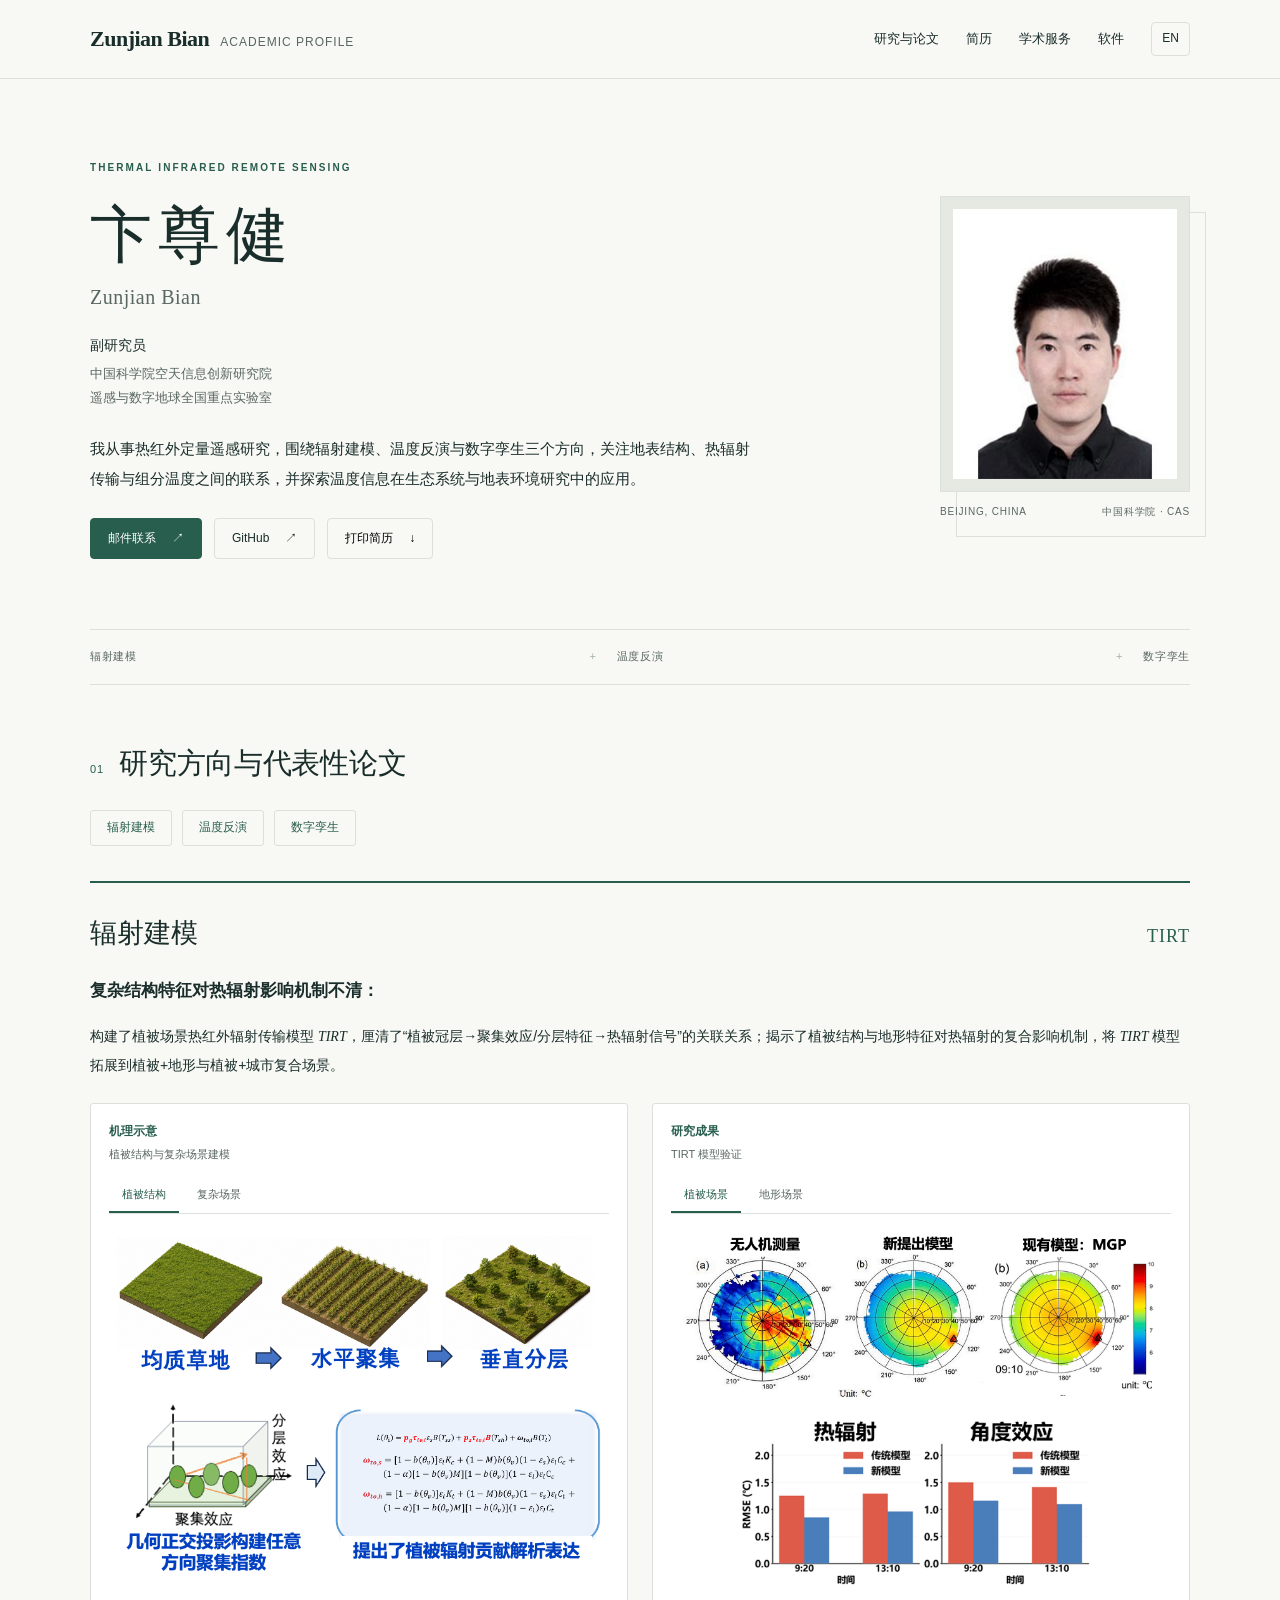
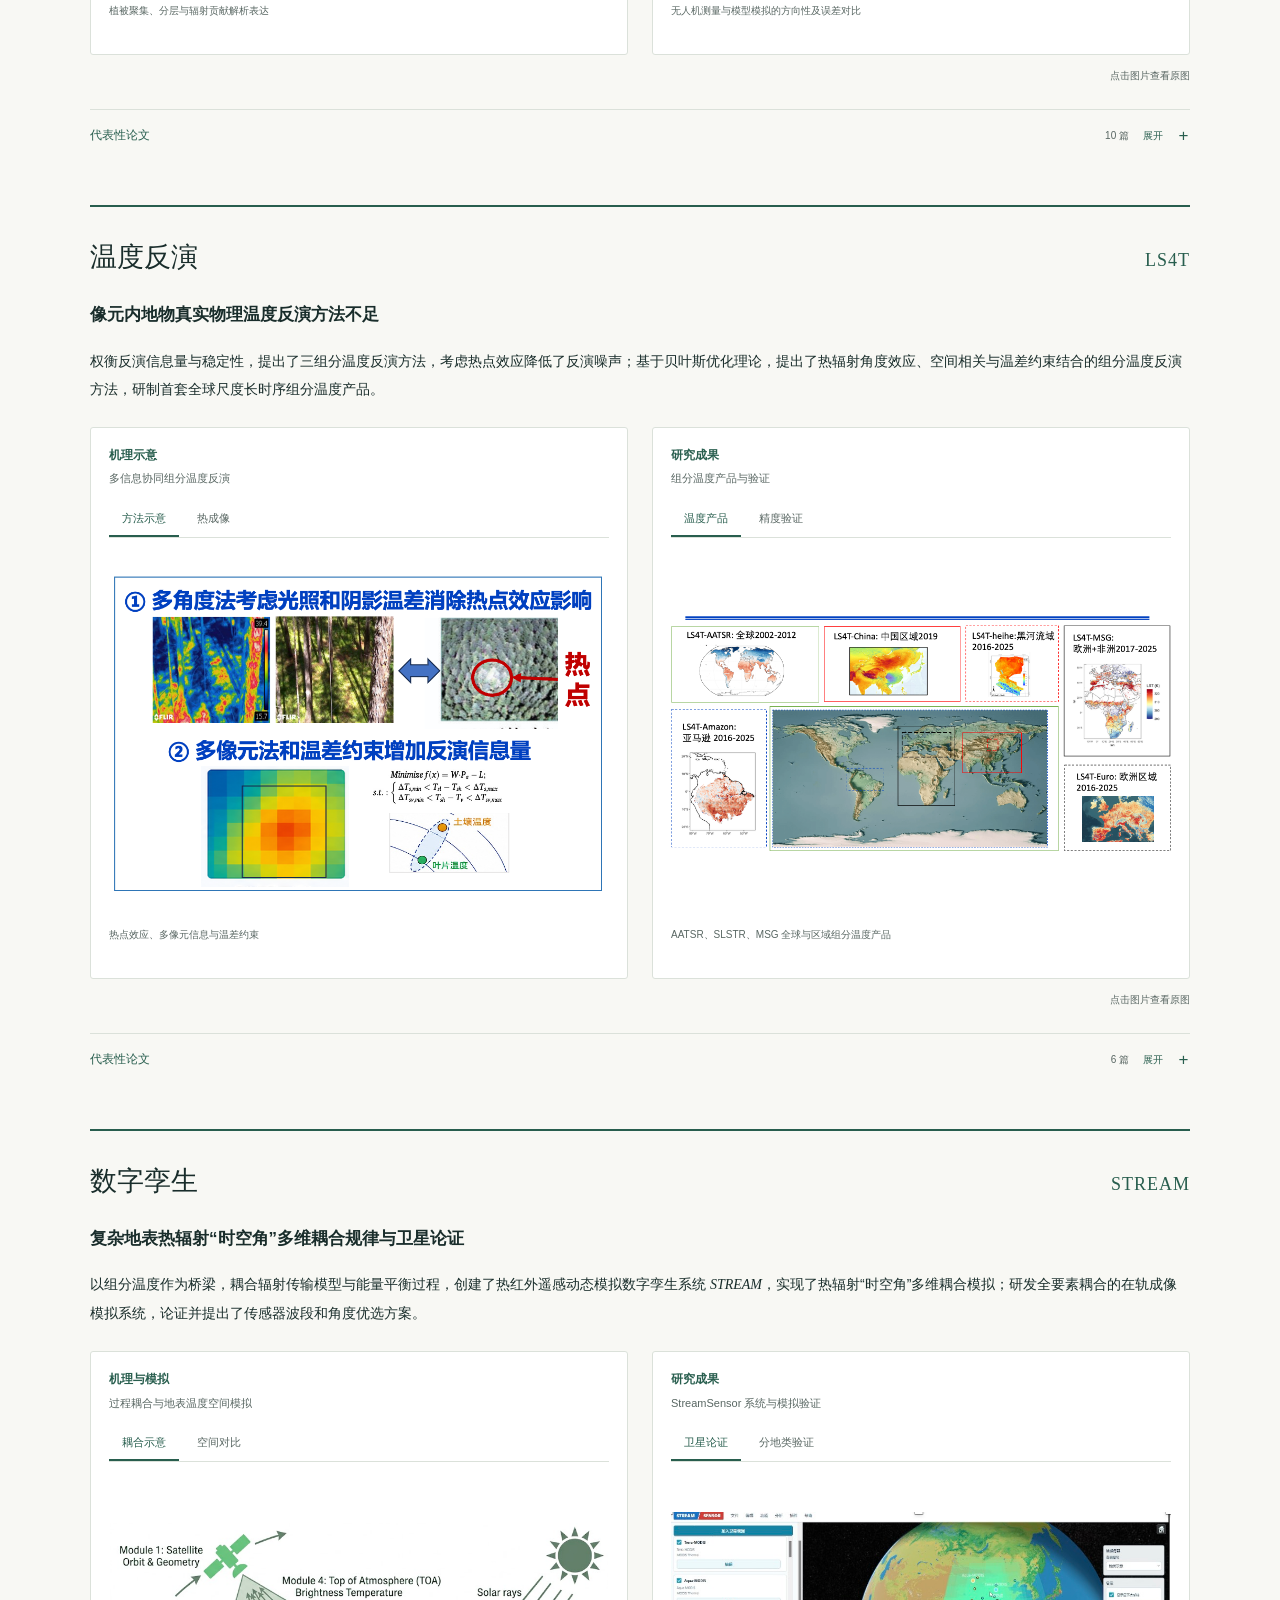
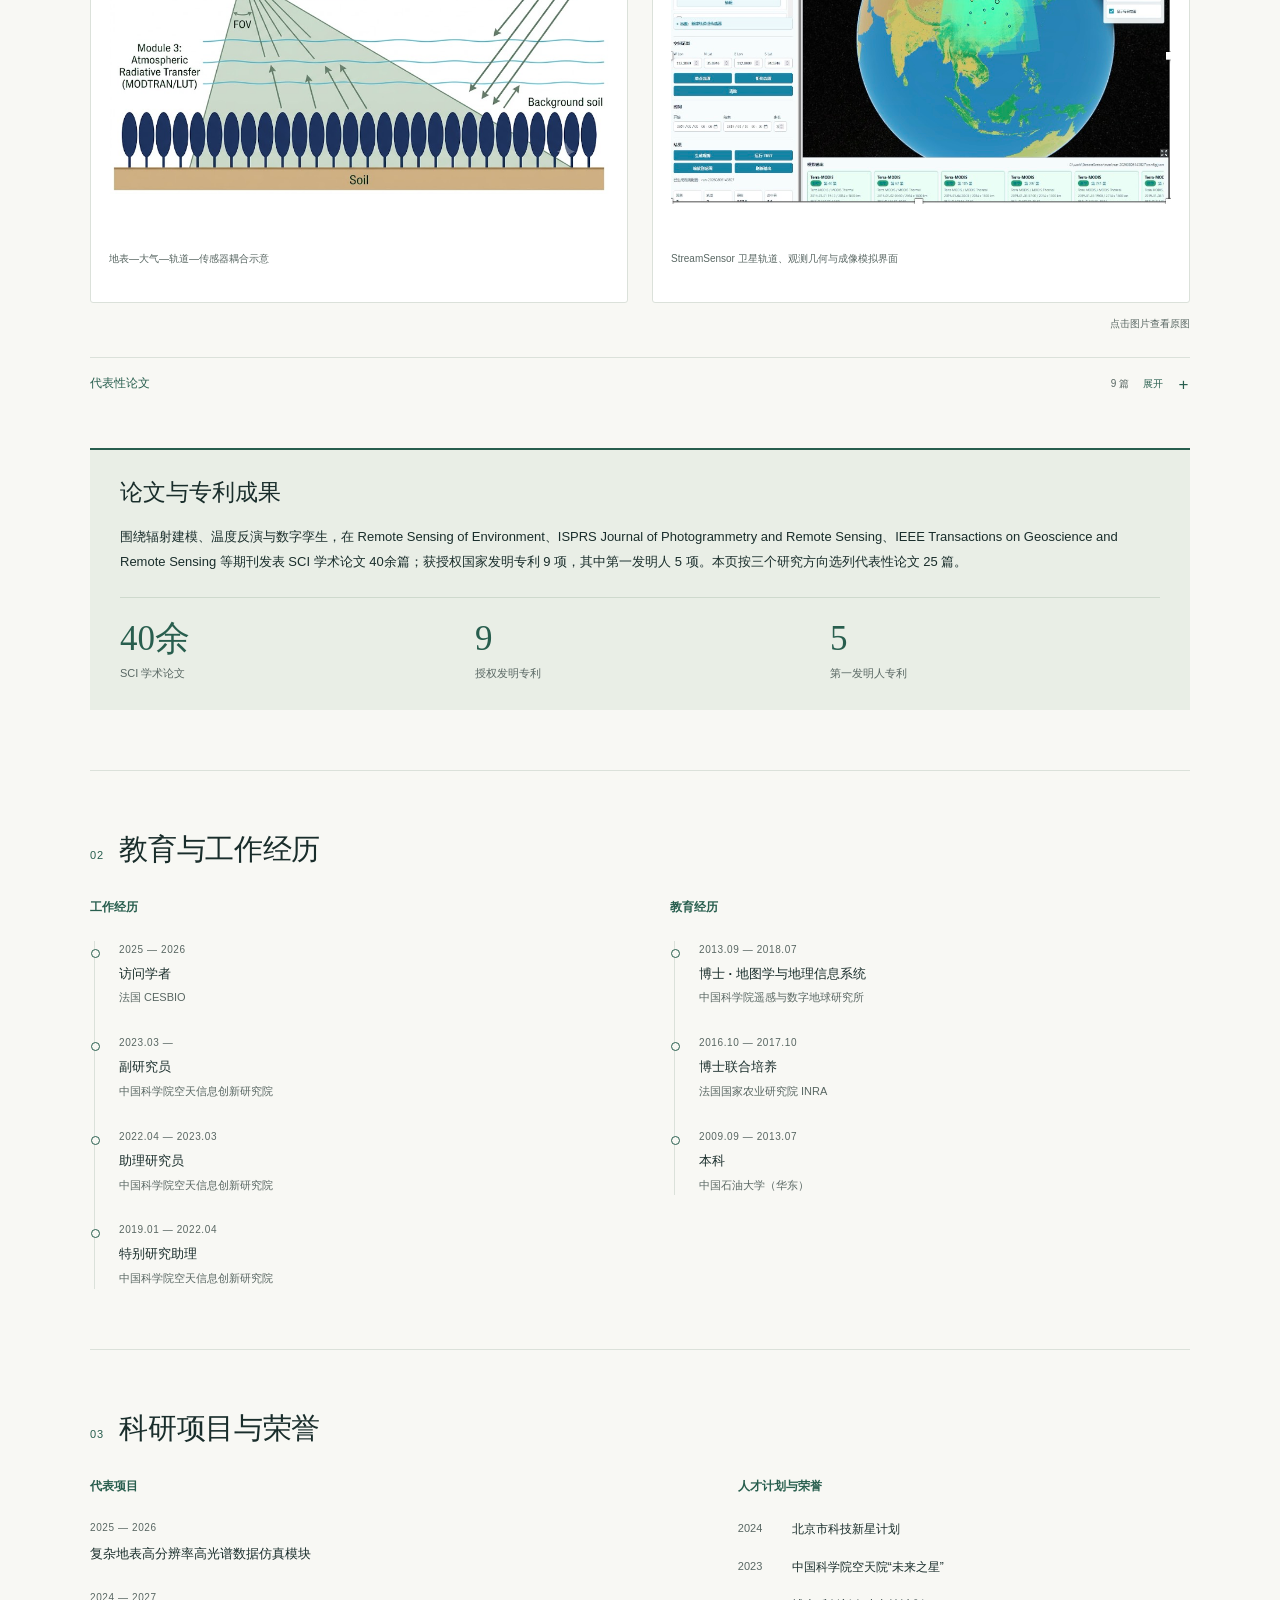
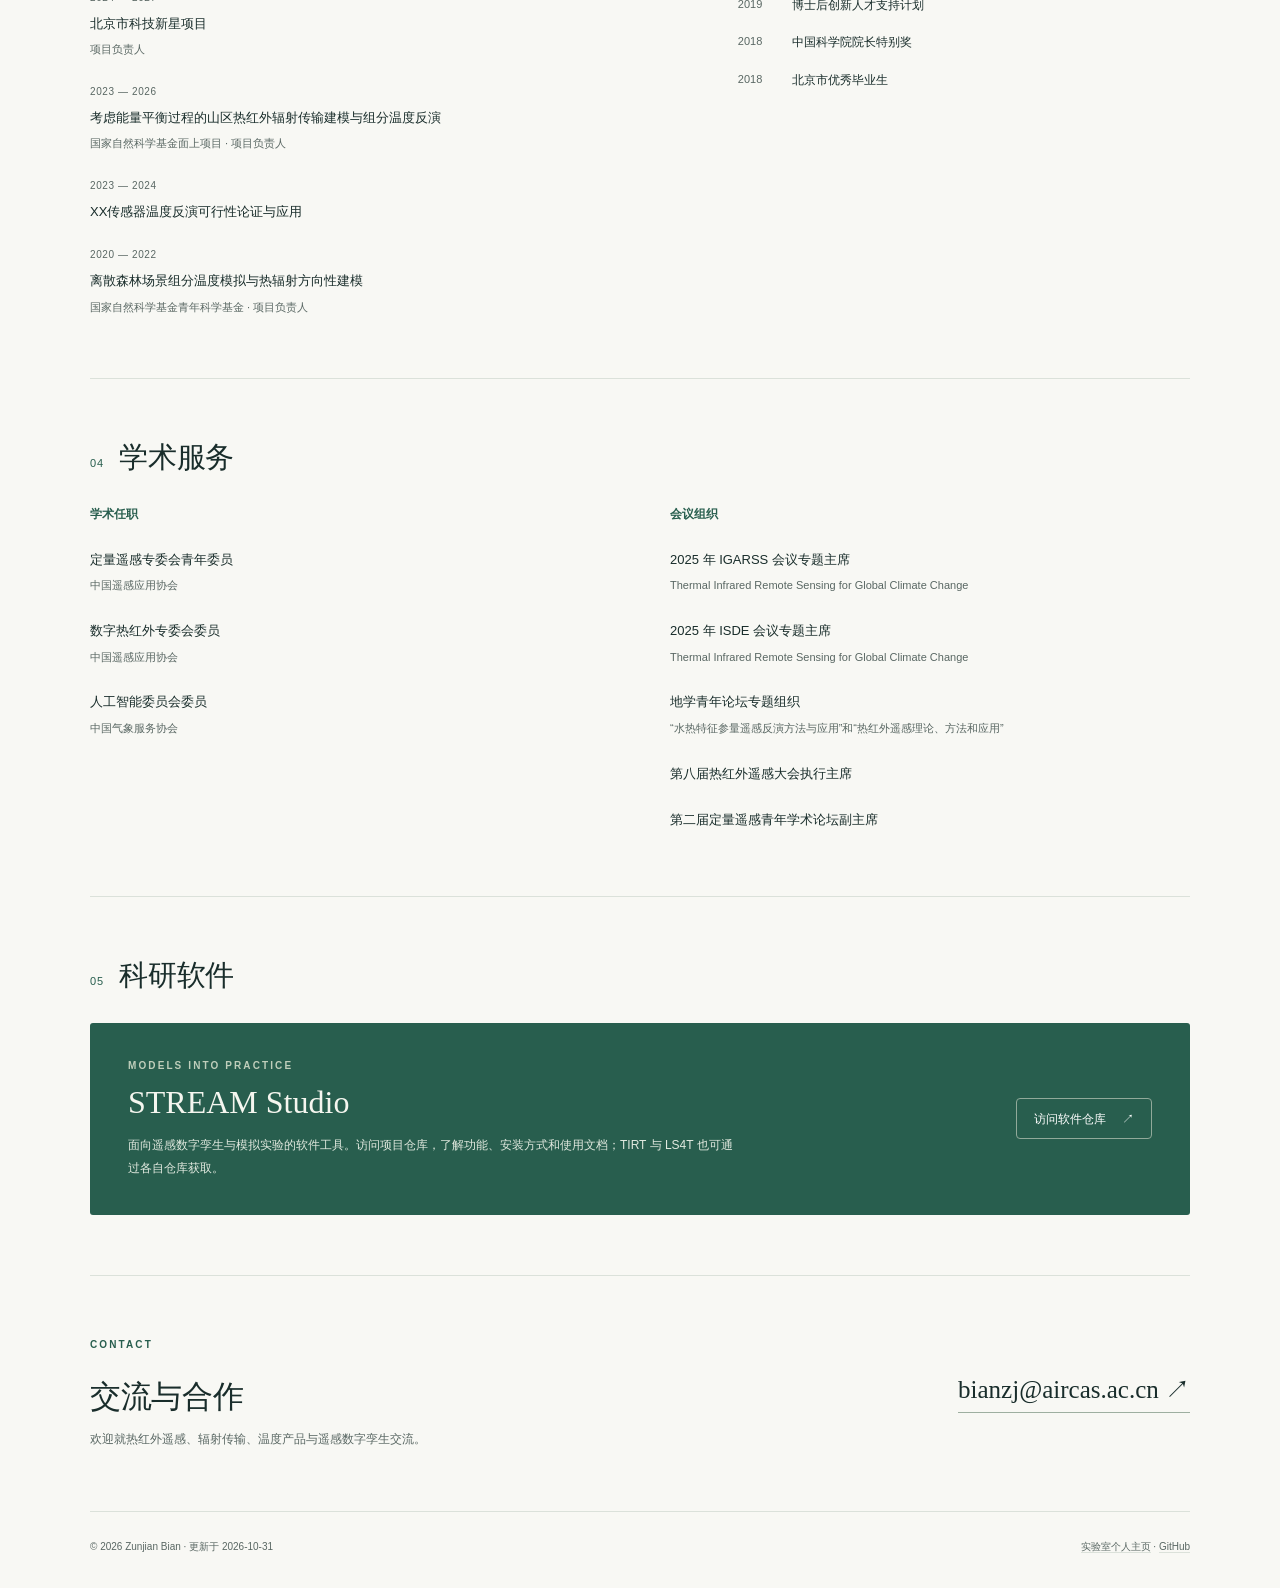
==== index.html @ 4b78025f "Rebalance research image layout and move spatial comparison to the left" ====
<!doctype html>
<html lang="zh-CN">
<head>
<meta charset="utf-8">
<meta name="viewport" content="width=device-width, initial-scale=1">
<meta name="description" content="卞尊健 Zunjian Bian，中国科学院空天信息创新研究院副研究员。研究方向：辐射建模、温度反演与数字孪生。TIRT · LS4T · STREAM Studio.">
<meta name="theme-color" content="#285e4e">
<meta property="og:type" content="profile">
<meta property="og:title" content="卞尊健 Zunjian Bian | 热红外遥感">
<meta property="og:description" content="Radiative transfer modeling · Temperature retrieval · Digital twins">
<meta property="og:url" content="https://bianzj.github.io/">
<link rel="canonical" href="https://bianzj.github.io/">
<link rel="icon" type="image/svg+xml" href="assets/favicon.svg">
<link rel="stylesheet" href="assets/site.css">
<script defer src="assets/site.js"></script>
<title>卞尊健 | 热红外遥感</title>
</head>
<body>
<a class="skip" href="#main"><span class="zh">跳到正文</span><span class="en" lang="en">Skip to content</span></a>
<header class="header"><div class="wrap nav">
<a class="brand" href="#main">Zunjian Bian<span>ACADEMIC PROFILE</span></a>
<nav class="nav-links" aria-label="Main navigation">
<a href="#research"><span class="zh">研究与论文</span><span class="en" lang="en">Research</span></a>
<a href="#cv"><span class="zh">简历</span><span class="en" lang="en">CV</span></a>
<a class="desktop-link" href="#service"><span class="zh">学术服务</span><span class="en" lang="en">Service</span></a>
<a class="desktop-link" href="#software"><span class="zh">软件</span><span class="en" lang="en">Software</span></a>
<button type="button" class="language" id="language-toggle" aria-label="Switch to English">EN</button>
</nav></div></header>
<main id="main" class="wrap">
<section class="hero" aria-labelledby="name">
<div class="hero-copy">
<span class="eyebrow">THERMAL INFRARED REMOTE SENSING</span>
<h1 id="name"><span class="zh">卞尊健</span><span class="en" lang="en">Zunjian Bian</span></h1>
<div class="roman"><span class="zh">Zunjian Bian</span><span class="en" lang="en">卞尊健</span></div>
<div class="role"><span class="zh">副研究员</span><span class="en" lang="en">Associate Professor</span></div>
<div class="affiliation"><span class="zh">中国科学院空天信息创新研究院</span><span class="en" lang="en">Aerospace Information Research Institute, Chinese Academy of Sciences</span><br><span class="zh">遥感与数字地球全国重点实验室</span><span class="en" lang="en">State Key Laboratory of Remote Sensing and Digital Earth</span></div>
<p class="intro"><span class="zh">我从事热红外定量遥感研究，围绕辐射建模、温度反演与数字孪生三个方向，关注地表结构、热辐射传输与组分温度之间的联系，并探索温度信息在生态系统与地表环境研究中的应用。</span><span class="en" lang="en">I study thermal infrared remote sensing in three areas: radiative transfer modeling, temperature retrieval, and digital twins. My research focuses on the relationships between surface structure, radiative transfer, and component temperatures, and explores applications of temperature information to ecosystems and the land surface environment.</span></p>
<div class="actions">
<a class="button primary" href="mailto:bianzj@aircas.ac.cn"><span class="zh">邮件联系</span><span class="en" lang="en">Get in touch</span><span aria-hidden="true">↗</span></a>
<a class="button" href="https://github.com/bianzj">GitHub<span aria-hidden="true">↗</span></a>
<button class="button" type="button" id="print-cv"><span class="zh">打印简历</span><span class="en" lang="en">Print CV</span><span aria-hidden="true">↓</span></button>
</div>
<p class="print-only">bianzj@aircas.ac.cn · https://bianzj.github.io/ · https://github.com/bianzj</p>
</div>
<figure class="portrait"><div class="portrait-frame"><img src="assets/portrait.jpg" alt="卞尊健 Zunjian Bian" width="420" height="540" fetchpriority="high"></div><figcaption><span>BEIJING, CHINA</span><span>中国科学院 · CAS</span></figcaption></figure>
</section>
<div class="topic-line" aria-label="Research interests"><span><span class="zh">辐射建模</span><span class="en" lang="en">RADIATIVE TRANSFER MODELING</span></span><span><span class="zh">温度反演</span><span class="en" lang="en">TEMPERATURE RETRIEVAL</span></span><span><span class="zh">数字孪生</span><span class="en" lang="en">DIGITAL TWINS</span></span></div>
<section class="section" id="research">
<span id="publications"></span>
<div class="section-head"><div class="section-label"><span class="section-no">01</span><h2><span class="zh">研究方向与代表性论文</span><span class="en" lang="en">Research &amp; selected publications</span></h2></div></div>
<nav class="research-nav" aria-label="Research areas"><a href="#research-modeling"><span class="zh">辐射建模</span><span class="en" lang="en">Radiative transfer modeling</span></a><a href="#research-retrieval"><span class="zh">温度反演</span><span class="en" lang="en">Temperature retrieval</span></a><a href="#research-twins"><span class="zh">数字孪生</span><span class="en" lang="en">Digital twins</span></a></nav>
<section class="research-group" id="research-modeling" aria-labelledby="title-modeling">
<div class="research-group-heading"><h3 id="title-modeling"><span class="zh">辐射建模</span><span class="en" lang="en">Radiative transfer modeling</span></h3><a class="method-name" href="https://github.com/bianzj/tirt">TIRT</a></div>
<p class="research-question"><strong><span class="zh">复杂结构特征对热辐射影响机制不清：</span><span class="en" lang="en">The mechanisms by which complex surface structures affect thermal radiation remain unclear:</span></strong></p>
<div class="research-overview"><p class="research-summary"><span class="zh">构建了植被场景热红外辐射传输模型 <em>TIRT</em>，厘清了“植被冠层→聚集效应/分层特征→热辐射信号”的关联关系；揭示了植被结构与地形特征对热辐射的复合影响机制，将 <em>TIRT</em> 模型拓展到植被+地形与植被+城市复合场景。</span><span class="en" lang="en">Developed <em>TIRT</em>, a thermal infrared radiative transfer model for vegetation scenes, and clarified the links among vegetation canopies, clumping effects and stratification, and thermal radiation signals. Revealed the combined effects of vegetation structure and terrain on thermal radiation, and extended <em>TIRT</em> to coupled vegetation–terrain and vegetation–urban scenes.</span></p></div>
<div class="research-visuals"><figure class="research-visual schematic"><figcaption><span class="zh">机理示意</span><span class="en" lang="en">Method schematic</span><span><span class="zh">植被结构与复杂场景建模</span><span class="en" lang="en">Modeling vegetation structure and complex scenes</span></span></figcaption><div class="visual-image"><div class="result-gallery" data-gallery><div class="result-tabs" role="tablist" aria-label="Radiative transfer modeling methods"><button type="button" role="tab" id="tab-modeling-method-vegetation" aria-controls="result-modeling-method-vegetation" aria-selected="true" tabindex="0"><span class="zh">植被结构</span><span class="en" lang="en">Vegetation</span></button><button type="button" role="tab" id="tab-modeling-method-terrain" aria-controls="result-modeling-method-terrain" aria-selected="false" tabindex="-1"><span class="zh">复杂场景</span><span class="en" lang="en">Complex scenes</span></button></div><div class="result-panel" id="result-modeling-method-vegetation" role="tabpanel" aria-labelledby="tab-modeling-method-vegetation"><a class="research-image-link" href="assets/research/modeling-vegetation-schematic.png" target="_blank" rel="noopener" aria-label="Vegetation clumping, stratification and analytical radiation contributions"><img src="assets/research/modeling-vegetation-schematic.png" alt="植被聚集、分层与辐射贡献解析表达 / Vegetation clumping, stratification and analytical radiation contributions" width="802" height="560" loading="lazy"></a><p class="image-caption"><span class="zh">植被聚集、分层与辐射贡献解析表达</span><span class="en" lang="en">Vegetation clumping, stratification and analytical radiation contributions</span></p></div><div class="result-panel" id="result-modeling-method-terrain" role="tabpanel" aria-labelledby="tab-modeling-method-terrain"><a class="research-image-link" href="assets/research/modeling-schematic.png" target="_blank" rel="noopener" aria-label="Scale decomposition of terrain and forest in complex scenes"><img src="assets/research/modeling-schematic.png" alt="复杂场景的地形与森林尺度嵌套分解 / Scale decomposition of terrain and forest in complex scenes" width="810" height="594" loading="lazy"></a><p class="image-caption"><span class="zh">复杂场景的地形与森林尺度嵌套分解</span><span class="en" lang="en">Scale decomposition of terrain and forest in complex scenes</span></p></div></div></div></figure><figure class="research-visual result"><figcaption><span class="zh">研究成果</span><span class="en" lang="en">Research results</span><span><span class="zh">TIRT 模型验证</span><span class="en" lang="en">TIRT model evaluation</span></span></figcaption><div class="visual-image"><div class="result-gallery" data-gallery>
<div class="result-tabs" role="tablist" aria-label="Model evaluation">
<button type="button" role="tab" id="tab-vegetation" aria-controls="result-vegetation" aria-selected="true" tabindex="0"><span class="zh">植被场景</span><span class="en" lang="en">Vegetation</span></button>
<button type="button" role="tab" id="tab-terrain" aria-controls="result-terrain" aria-selected="false" tabindex="-1"><span class="zh">地形场景</span><span class="en" lang="en">Terrain</span></button></div>
<div class="result-panel" id="result-vegetation" role="tabpanel" aria-labelledby="tab-vegetation"><a class="research-image-link" href="assets/research/modeling-validation.png" target="_blank" rel="noopener" aria-label="Comparison of UAV measurements, the new model and MGP"><img src="assets/research/modeling-validation.png" alt="无人机测量、新模型与 MGP 模型对比 / Comparison of UAV measurements, the new model and MGP" width="758" height="568" loading="lazy"></a><p class="image-caption"><span class="zh">无人机测量与模型模拟的方向性及误差对比</span><span class="en" lang="en">Directional patterns and errors: UAV measurements and model simulations</span></p></div>
<div class="result-panel" id="result-terrain" role="tabpanel" aria-labelledby="tab-terrain">
<a class="research-image-link" href="assets/research/modeling-terrain-validation.png" target="_blank" rel="noopener" aria-label="Model errors over valley, ridge and peak scenes"><img src="assets/research/modeling-terrain-validation.png" alt="山谷、山脊和山峰场景的模型误差对比 / Model errors over valley, ridge and peak scenes" width="688" height="474" loading="lazy"></a>
<p class="image-caption"><span class="zh">山谷、山脊、山峰场景的方向温度模拟误差对比</span><span class="en" lang="en">Directional temperature simulation errors over valley, ridge and peak scenes</span></p></div></div></div></figure><p class="image-hint"><span class="zh">点击图片查看原图</span><span class="en" lang="en">Select an image to view the original</span></p></div>
<details class="paper-details"><summary class="group-paper-heading"><span><span class="zh">代表性论文</span><span class="en" lang="en">Selected publications</span></span><span class="paper-fold-meta"><span class="section-note"><span class="zh">10 篇</span><span class="en" lang="en">10 papers</span></span><span class="fold-label fold-closed"><span class="zh">展开</span><span class="en" lang="en">Show</span></span><span class="fold-label fold-open"><span class="zh">收起</span><span class="en" lang="en">Hide</span></span><span class="fold-icon" aria-hidden="true"></span></span></summary>
<div class="group-papers"><article class="pub" data-category="modeling"><div class="pub-year">2025</div><div><h4><a href="https://doi.org/10.1016/j.rse.2025.114887">A line-spread kernel function for angular anisotropy in row-dominated heterogeneous scenarios</a></h4><div class="pub-authors">Lu, Y.; <strong>Bian, Z.</strong>; Pinnepalli, C.; Roujean, J.-L.; Irvine, M.; Sang, X.; Luo, X.; Li, H.; Du, Y.; Cao, B.; Xiao, Q.</div><div class="pub-journal"><em>Remote Sensing of Environment</em> · 328, 114887</div></div><a class="pub-link" href="https://doi.org/10.1016/j.rse.2025.114887" aria-label="DOI: A line-spread kernel function for angular anisotropy in row-dominated heterogeneous scenarios">↗</a></article><article class="pub" data-category="modeling"><div class="pub-year">2025</div><div><h4><a href="https://doi.org/10.1109/TGRS.2025.3530503">Evaluation of Three Modeling Frameworks of Thermal Infrared Radiative Transfer for Directional Anisotropies of Temperatures</a></h4><div class="pub-authors"><strong>Bian, Z.</strong>; Roujean, J. L.; Irvine, M.; Li, H.; Mo, F.; Chen, Y.; Cao, B.; Du, Y.; Xiao, Q.; Liu, Q.</div><div class="pub-journal"><em>IEEE Transactions on Geoscience and Remote Sensing</em> · 63, 5001315</div></div><a class="pub-link" href="https://doi.org/10.1109/TGRS.2025.3530503" aria-label="DOI: Evaluation of Three Modeling Frameworks of Thermal Infrared Radiative Transfer for Directional Anisotropies of Temperatures">↗</a></article><article class="pub" data-category="modeling"><div class="pub-year">2025</div><div><h4><a href="https://doi.org/10.1109/TGRS.2025.3606627">An Analytical Thermal Anisotropy Model Considering Roof Effect and Multiple Scattering in the Urban Canopy Over Sloping Terrain</a></h4><div class="pub-authors">Sang, X.; Luo, X.; <strong>Bian, Z.</strong>; Cao, B.; Zhu, P.; Peng, Y.; Fan, T.</div><div class="pub-journal"><em>IEEE Transactions on Geoscience and Remote Sensing</em> · 63, 5007917</div></div><a class="pub-link" href="https://doi.org/10.1109/TGRS.2025.3606627" aria-label="DOI: An Analytical Thermal Anisotropy Model Considering Roof Effect and Multiple Scattering in the Urban Canopy Over Sloping Terrain">↗</a></article><article class="pub" data-category="modeling"><div class="pub-year">2024</div><div><h4><a href="https://doi.org/10.1016/j.rse.2023.113948">An analytical urban temperature model with building heterogeneity using geometric optical theory</a></h4><div class="pub-authors"><strong>Bian, Z.</strong>; Fan, T.; Roujean, J.-L.; Wang, D.; Irvine, M.; Wu, S.; Cao, B.; Li, H.; Du, Y.; Xiao, Q.; Liu, Q.</div><div class="pub-journal"><em>Remote Sensing of Environment</em> · 301, 113948</div></div><a class="pub-link" href="https://doi.org/10.1016/j.rse.2023.113948" aria-label="DOI: An analytical urban temperature model with building heterogeneity using geometric optical theory">↗</a></article><article class="pub" data-category="modeling"><div class="pub-year">2024</div><div><h4><a href="https://doi.org/10.34133/remotesensing.0226">Modeling the Topographic Effect on Directional Anisotropies of Land Surface Temperature from Thermal Remote Sensing</a></h4><div class="pub-authors">Fan, T.; Wen, J.; Jiao, Z.; <strong>Bian, Z.</strong>; Zhong, S.; Zhu, W.; Cao, B.; Li, H.; Du, Y.; Xiao, Q.; Liu, Q.</div><div class="pub-journal"><em>Journal of Remote Sensing</em> · 4, 0226</div></div><a class="pub-link" href="https://doi.org/10.34133/remotesensing.0226" aria-label="DOI: Modeling the Topographic Effect on Directional Anisotropies of Land Surface Temperature from Thermal Remote Sensing">↗</a></article><article class="pub" data-category="modeling"><div class="pub-year">2022</div><div><h4><a href="https://doi.org/10.1016/j.rse.2021.112749">A TIR forest reflectance and transmittance (FRT) model for directional temperatures with structural and thermal stratification</a></h4><div class="pub-authors"><strong>Bian, Z.</strong>; Wu, S.; Roujean, J.-L.; Cao, B.; Li, H.; Yin, G.; Du, Y.; Xiao, Q.; Liu, Q.</div><div class="pub-journal"><em>Remote Sensing of Environment</em> · 268, 112749</div></div><a class="pub-link" href="https://doi.org/10.1016/j.rse.2021.112749" aria-label="DOI: A TIR forest reflectance and transmittance (FRT) model for directional temperatures with structural and thermal stratification">↗</a></article><article class="pub" data-category="modeling"><div class="pub-year">2021</div><div><h4><a href="https://doi.org/10.1109/TGRS.2020.3011157">The Effects of Tree Trunks on the Directional Emissivity and Brightness Temperatures of a Leaf-Off Forest Using a Geometric Optical Model</a></h4><div class="pub-authors"><strong>Bian, Z.</strong>; Cao, B.; Li, H.; Du, Y.; Fan, W.; Xiao, Q.; Liu, Q.</div><div class="pub-journal"><em>IEEE Transactions on Geoscience and Remote Sensing</em> · 59(6), 5370-5386</div></div><a class="pub-link" href="https://doi.org/10.1109/TGRS.2020.3011157" aria-label="DOI: The Effects of Tree Trunks on the Directional Emissivity and Brightness Temperatures of a Leaf-Off Forest Using a Geometric Optical Model">↗</a></article><article class="pub" data-category="modeling"><div class="pub-year">2021</div><div><h4><a href="https://doi.org/10.1016/j.rse.2020.112150">Modeling the directional anisotropy of fine-scale TIR emissions over tree and crop canopies based on UAV measurements</a></h4><div class="pub-authors"><strong>Bian, Z.</strong>; Roujean, J.-L.; Cao, B.; Du, Y.; Li, H.; Gamet, P.; Fang, J.; Xiao, Q.; Liu, Q.</div><div class="pub-journal"><em>Remote Sensing of Environment</em> · 252, 112150</div></div><a class="pub-link" href="https://doi.org/10.1016/j.rse.2020.112150" aria-label="DOI: Modeling the directional anisotropy of fine-scale TIR emissions over tree and crop canopies based on UAV measurements">↗</a></article><article class="pub" data-category="modeling"><div class="pub-year">2020</div><div><h4><a href="https://doi.org/10.1016/j.isprsjprs.2019.12.004">A semi-empirical approach for modeling the vegetation thermal infrared directional anisotropy of canopies based on using vegetation indices</a></h4><div class="pub-authors"><strong>Bian, Z.</strong>; Roujean, J.-L.; Lagouarde, J.-P.; Cao, B.; Li, H.; Du, Y.; Liu, Q.; Xiao, Q.; Liu, Q.</div><div class="pub-journal"><em>ISPRS Journal of Photogrammetry and Remote Sensing</em> · 160, 136-148</div></div><a class="pub-link" href="https://doi.org/10.1016/j.isprsjprs.2019.12.004" aria-label="DOI: A semi-empirical approach for modeling the vegetation thermal infrared directional anisotropy of canopies based on using vegetation indices">↗</a></article><article class="pub" data-category="modeling"><div class="pub-year">2018</div><div><h4><a href="https://doi.org/10.1016/j.rse.2018.03.010">An analytical four-component directional brightness temperature model for crop and forest canopies</a></h4><div class="pub-authors"><strong>Bian, Z.</strong>; Cao, B.; Li, H.; Du, Y.; Lagouarde, J.-P.; Xiao, Q.; Liu, Q.</div><div class="pub-journal"><em>Remote Sensing of Environment</em> · 209, 731-746</div></div><a class="pub-link" href="https://doi.org/10.1016/j.rse.2018.03.010" aria-label="DOI: An analytical four-component directional brightness temperature model for crop and forest canopies">↗</a></article></div>
</details>
</section><section class="research-group" id="research-retrieval" aria-labelledby="title-retrieval">
<div class="research-group-heading"><h3 id="title-retrieval"><span class="zh">温度反演</span><span class="en" lang="en">Temperature retrieval</span></h3><a class="method-name" href="https://github.com/bianzj/ls4t">LS4T</a></div>
<p class="research-question"><strong><span class="zh">像元内地物真实物理温度反演方法不足</span><span class="en" lang="en">Methods for retrieving the true physical temperatures of surface components within a pixel remain insufficient.</span></strong></p>
<div class="research-overview"><p class="research-summary"><span class="zh">权衡反演信息量与稳定性，提出了三组分温度反演方法，考虑热点效应降低了反演噪声；基于贝叶斯优化理论，提出了热辐射角度效应、空间相关与温差约束结合的组分温度反演方法，研制首套全球尺度长时序组分温度产品。</span><span class="en" lang="en">Balanced retrieval information and stability to develop a three-component temperature retrieval method, incorporating hotspot effects to reduce retrieval noise. Based on Bayesian optimization, developed a component temperature retrieval method that combines thermal radiation angular effects, spatial correlation, and temperature difference constraints, and produced the first global component temperature product with a long time series.</span></p></div>
<div class="research-visuals"><figure class="research-visual schematic"><figcaption><span class="zh">机理示意</span><span class="en" lang="en">Method schematic</span><span><span class="zh">多信息协同组分温度反演</span><span class="en" lang="en">Component temperature retrieval with combined information</span></span></figcaption><div class="visual-image"><div class="result-gallery" data-gallery><div class="result-tabs" role="tablist" aria-label="Retrieval methods and observations"><button type="button" role="tab" id="tab-retrieval-method-overview" aria-controls="result-retrieval-method-overview" aria-selected="true" tabindex="0"><span class="zh">方法示意</span><span class="en" lang="en">Method</span></button><button type="button" role="tab" id="tab-retrieval-method-thermal" aria-controls="result-retrieval-method-thermal" aria-selected="false" tabindex="-1"><span class="zh">热成像</span><span class="en" lang="en">Thermal image</span></button></div><div class="result-panel" id="result-retrieval-method-overview" role="tabpanel" aria-labelledby="tab-retrieval-method-overview"><a class="research-image-link" href="assets/research/retrieval-schematic.png" target="_blank" rel="noopener" aria-label="Hotspot effects, multipixel information and temperature difference constraints"><img src="assets/research/retrieval-schematic.png" alt="热点效应、多像元信息与温差约束 / Hotspot effects, multipixel information and temperature difference constraints" width="954" height="600" loading="lazy"></a><p class="image-caption"><span class="zh">热点效应、多像元信息与温差约束</span><span class="en" lang="en">Hotspot effects, multipixel information and temperature difference constraints</span></p></div><div class="result-panel" id="result-retrieval-method-thermal" role="tabpanel" aria-labelledby="tab-retrieval-method-thermal"><a class="research-image-link" href="assets/research/retrieval-thermal-observation.png" target="_blank" rel="noopener" aria-label="Surface thermal imagery and angular variations in thermal radiation"><img src="assets/research/retrieval-thermal-observation.png" alt="地表热成像与热辐射角度变化示例 / Surface thermal imagery and angular variations in thermal radiation" width="758" height="570" loading="lazy"></a><p class="image-caption"><span class="zh">地表热成像与热辐射角度变化示例</span><span class="en" lang="en">Surface thermal imagery and angular variations in thermal radiation</span></p></div></div></div></figure><figure class="research-visual result"><figcaption><span class="zh">研究成果</span><span class="en" lang="en">Research results</span><span><span class="zh">组分温度产品与验证</span><span class="en" lang="en">Component temperature products and evaluation</span></span></figcaption><div class="visual-image"><div class="result-gallery" data-gallery><div class="result-tabs" role="tablist" aria-label="Temperature products and evaluation"><button type="button" role="tab" id="tab-retrieval-result-products" aria-controls="result-retrieval-result-products" aria-selected="true" tabindex="0"><span class="zh">温度产品</span><span class="en" lang="en">Products</span></button><button type="button" role="tab" id="tab-retrieval-result-validation" aria-controls="result-retrieval-result-validation" aria-selected="false" tabindex="-1"><span class="zh">精度验证</span><span class="en" lang="en">Evaluation</span></button></div><div class="result-panel" id="result-retrieval-result-products" role="tabpanel" aria-labelledby="tab-retrieval-result-products"><a class="research-image-link" href="assets/research/retrieval-products.png" target="_blank" rel="noopener" aria-label="Global and regional component temperature products from AATSR, SLSTR and MSG"><img src="assets/research/retrieval-products.png" alt="AATSR、SLSTR、MSG 全球与区域组分温度产品 / Global and regional component temperature products from AATSR, SLSTR and MSG" width="1890" height="886" loading="lazy"></a><p class="image-caption"><span class="zh">AATSR、SLSTR、MSG 全球与区域组分温度产品</span><span class="en" lang="en">Global and regional component temperature products from AATSR, SLSTR and MSG</span></p></div><div class="result-panel" id="result-retrieval-result-validation" role="tabpanel" aria-labelledby="tab-retrieval-result-validation"><a class="research-image-link" href="assets/research/retrieval-component-validation.png" target="_blank" rel="noopener" aria-label="Evaluation of soil and vegetation component temperatures and comparison with mean temperatures"><img src="assets/research/retrieval-component-validation.png" alt="土壤与植被组分温度验证及与平均温度的对比 / Evaluation of soil and vegetation component temperatures and comparison with mean temperatures" width="596" height="564" loading="lazy"></a><p class="image-caption"><span class="zh">土壤与植被组分温度验证及与平均温度的对比</span><span class="en" lang="en">Evaluation of soil and vegetation component temperatures and comparison with mean temperatures</span></p></div></div></div></figure><p class="image-hint"><span class="zh">点击图片查看原图</span><span class="en" lang="en">Select an image to view the original</span></p></div>
<details class="paper-details"><summary class="group-paper-heading"><span><span class="zh">代表性论文</span><span class="en" lang="en">Selected publications</span></span><span class="paper-fold-meta"><span class="section-note"><span class="zh">6 篇</span><span class="en" lang="en">6 papers</span></span><span class="fold-label fold-closed"><span class="zh">展开</span><span class="en" lang="en">Show</span></span><span class="fold-label fold-open"><span class="zh">收起</span><span class="en" lang="en">Hide</span></span><span class="fold-icon" aria-hidden="true"></span></span></summary>
<div class="group-papers"><article class="pub" data-category="retrieval"><div class="pub-year">2025</div><div><h4><a href="https://doi.org/10.1016/j.rse.2025.114794">Improved satellite-scale land surface temperature components retrieval with hotspot effect correction and temperature difference constraints</a></h4><div class="pub-authors">Lu, Y.; <strong>Bian, Z.</strong>; Roujean, J.-L.; Li, H.; Göttsche, F. M.; Huang, Y.; Fan, T.; Cao, B.; Du, Y.; Xiao, Q.</div><div class="pub-journal"><em>Remote Sensing of Environment</em> · 326, 114794</div></div><a class="pub-link" href="https://doi.org/10.1016/j.rse.2025.114794" aria-label="DOI: Improved satellite-scale land surface temperature components retrieval with hotspot effect correction and temperature difference constraints">↗</a></article><article class="pub" data-category="retrieval"><div class="pub-year">2025</div><div><h4><a href="https://doi.org/10.1109/TGRS.2025.3642823">Land Surface Temperature Retrieval Method From UAV Images Considering Heterogeneous Structure</a></h4><div class="pub-authors">Li, J.; <strong>Bian, Z.</strong>; Li, H.; Huang, H.; Cao, B.; Xiao, Q.</div><div class="pub-journal"><em>IEEE Transactions on Geoscience and Remote Sensing</em> · 63, 5010917</div></div><a class="pub-link" href="https://doi.org/10.1109/TGRS.2025.3642823" aria-label="DOI: Land Surface Temperature Retrieval Method From UAV Images Considering Heterogeneous Structure">↗</a></article><article class="pub" data-category="retrieval"><div class="pub-year">2024</div><div><h4><a href="https://doi.org/10.1109/TGRS.2024.3398067">A Consistency Analysis of Land Surface Temperatures Retrieved From Several Polar-Orbiting Satellite Observations</a></h4><div class="pub-authors">Zhong, S.; Li, H.; <strong>Bian, Z.</strong>; Liu, Q.; Du, Y.; Cao, B.; Xiao, Q.</div><div class="pub-journal"><em>IEEE Transactions on Geoscience and Remote Sensing</em> · 62, 5004116</div></div><a class="pub-link" href="https://doi.org/10.1109/TGRS.2024.3398067" aria-label="DOI: A Consistency Analysis of Land Surface Temperatures Retrieved From Several Polar-Orbiting Satellite Observations">↗</a></article><article class="pub" data-category="retrieval"><div class="pub-year">2023</div><div><h4><a href="https://doi.org/10.1016/j.rse.2022.113330">An angular normalization method for temperature vegetation dryness index (TVDI) in monitoring agricultural drought</a></h4><div class="pub-authors"><strong>Bian, Z.</strong>; Roujean, J.; Fan, T.; Dong, Y.; Hu, T.; Cao, B.; Li, H.; Du, Y.; Xiao, Q.; Liu, Q.</div><div class="pub-journal"><em>Remote Sensing of Environment</em> · 284, 113330</div></div><a class="pub-link" href="https://doi.org/10.1016/j.rse.2022.113330" aria-label="DOI: An angular normalization method for temperature vegetation dryness index (TVDI) in monitoring agricultural drought">↗</a></article><article class="pub" data-category="retrieval"><div class="pub-year">2020</div><div><h4><a href="https://doi.org/10.1109/JSTARS.2020.3024190">Retrieving Soil and Vegetation Temperatures From Dual-Angle and Multipixel Satellite Observations</a></h4><div class="pub-authors"><strong>Bian, Z.</strong>; Li, H.; Göttsche, F. M.; Li, R.; Du, Y.; Ren, H.; Cao, B.; Xiao, Q.; Liu, Q.</div><div class="pub-journal"><em>IEEE Journal of Selected Topics in Applied Earth Observations and Remote Sensing</em> · 13, 5536-5549</div></div><a class="pub-link" href="https://doi.org/10.1109/JSTARS.2020.3024190" aria-label="DOI: Retrieving Soil and Vegetation Temperatures From Dual-Angle and Multipixel Satellite Observations">↗</a></article><article class="pub" data-category="retrieval"><div class="pub-year">2016</div><div><h4><a href="https://doi.org/10.1109/TGRS.2016.2547961">Retrieval of Leaf, Sunlit Soil, and Shaded Soil Component Temperatures Using Airborne Thermal Infrared Multiangle Observations</a></h4><div class="pub-authors"><strong>Bian, Z.</strong>; Xiao, Q.; Cao, B.; Du, Y.; Li, H.; Wang, H.; Liu, Q.; Liu, Q.</div><div class="pub-journal"><em>IEEE Transactions on Geoscience and Remote Sensing</em> · 54(8), 4660-4671</div></div><a class="pub-link" href="https://doi.org/10.1109/TGRS.2016.2547961" aria-label="DOI: Retrieval of Leaf, Sunlit Soil, and Shaded Soil Component Temperatures Using Airborne Thermal Infrared Multiangle Observations">↗</a></article></div>
</details>
</section><section class="research-group" id="research-twins" aria-labelledby="title-twins">
<div class="research-group-heading"><h3 id="title-twins"><span class="zh">数字孪生</span><span class="en" lang="en">Digital twins</span></h3><a class="method-name" href="https://github.com/bianzj/streamstudio">STREAM</a></div>
<p class="research-question"><strong><span class="zh">复杂地表热辐射“时空角”多维耦合规律与卫星论证</span><span class="en" lang="en">Coupled temporal, spatial, and angular patterns of thermal radiation over complex surfaces and satellite mission assessment</span></strong></p>
<div class="research-overview"><p class="research-summary"><span class="zh">以组分温度作为桥梁，耦合辐射传输模型与能量平衡过程，创建了热红外遥感动态模拟数字孪生系统 <em>STREAM</em>，实现了热辐射“时空角”多维耦合模拟；研发全要素耦合的在轨成像模拟系统，论证并提出了传感器波段和角度优选方案。</span><span class="en" lang="en">Used component temperatures to link radiative transfer models with energy balance processes, creating <em>STREAM</em>, a digital twin system for dynamic thermal infrared remote sensing simulation that couples temporal, spatial, and angular variations in thermal radiation. Developed a fully coupled system for simulating satellite imaging in orbit, and evaluated and proposed preferred sensor spectral bands and viewing angles.</span></p></div>
<div class="research-visuals"><figure class="research-visual schematic"><figcaption><span class="zh">机理与模拟</span><span class="en" lang="en">Model &amp; simulation</span><span><span class="zh">过程耦合与地表温度空间模拟</span><span class="en" lang="en">Process coupling and spatial simulation of land surface temperature</span></span></figcaption><div class="visual-image"><div class="result-gallery" data-gallery><div class="result-tabs" role="tablist" aria-label="Digital twin processes and spatial simulation"><button type="button" role="tab" id="tab-twins-method-process" aria-controls="result-twins-method-process" aria-selected="true" tabindex="0"><span class="zh">耦合示意</span><span class="en" lang="en">Coupled processes</span></button><button type="button" role="tab" id="tab-twins-method-landsat" aria-controls="result-twins-method-landsat" aria-selected="false" tabindex="-1"><span class="zh">空间对比</span><span class="en" lang="en">Spatial comparison</span></button></div><div class="result-panel" id="result-twins-method-process" role="tabpanel" aria-labelledby="tab-twins-method-process"><a class="research-image-link" href="assets/research/twins-schematic.png" target="_blank" rel="noopener" aria-label="Coupled surface, atmosphere, orbit and sensor processes"><img src="assets/research/twins-schematic.png" alt="地表—大气—轨道—传感器耦合示意 / Coupled surface, atmosphere, orbit and sensor processes" width="858" height="468" loading="lazy"></a><p class="image-caption"><span class="zh">地表—大气—轨道—传感器耦合示意</span><span class="en" lang="en">Coupled surface, atmosphere, orbit and sensor processes</span></p></div><div class="result-panel" id="result-twins-method-landsat" role="tabpanel" aria-labelledby="tab-twins-method-landsat"><a class="research-image-link" href="assets/research/twins-landsat-comparison.png" target="_blank" rel="noopener" aria-label="Spatial comparison of Landsat and STREAM land surface temperatures"><img src="assets/research/twins-landsat-comparison.png" alt="Landsat 与 STREAM 地表温度空间对比 / Spatial comparison of Landsat and STREAM land surface temperatures" width="654" height="346" loading="lazy"></a><p class="image-caption"><span class="zh">Landsat 与 STREAM 地表温度空间对比</span><span class="en" lang="en">Spatial comparison of Landsat and STREAM land surface temperatures</span></p></div></div></div></figure><figure class="research-visual result"><figcaption><span class="zh">研究成果</span><span class="en" lang="en">Research results</span><span><span class="zh">StreamSensor 系统与模拟验证</span><span class="en" lang="en">StreamSensor system and simulation evaluation</span></span></figcaption><div class="visual-image"><div class="result-gallery" data-gallery><div class="result-tabs" role="tablist" aria-label="Digital twin system and evaluation"><button type="button" role="tab" id="tab-twins-result-system" aria-controls="result-twins-result-system" aria-selected="true" tabindex="0"><span class="zh">卫星论证</span><span class="en" lang="en">Mission assessment</span></button><button type="button" role="tab" id="tab-twins-result-landcover" aria-controls="result-twins-result-landcover" aria-selected="false" tabindex="-1"><span class="zh">分地类验证</span><span class="en" lang="en">Land cover</span></button></div><div class="result-panel" id="result-twins-result-system" role="tabpanel" aria-labelledby="tab-twins-result-system"><a class="research-image-link" href="assets/research/streamsensor-system.png" target="_blank" rel="noopener" aria-label="StreamSensor satellite orbit, observation geometry and imaging simulation interface"><img src="assets/research/streamsensor-system.png" alt="StreamSensor 卫星轨道、观测几何与成像模拟界面 / StreamSensor satellite orbit, observation geometry and imaging simulation interface" width="940" height="550" loading="lazy"></a><p class="image-caption"><span class="zh">StreamSensor 卫星轨道、观测几何与成像模拟界面</span><span class="en" lang="en">StreamSensor satellite orbit, observation geometry and imaging simulation interface</span></p></div><div class="result-panel" id="result-twins-result-landcover" role="tabpanel" aria-labelledby="tab-twins-result-landcover"><a class="research-image-link" href="assets/research/twins-landcover-evaluation.png" target="_blank" rel="noopener" aria-label="Bias and RMSE of STREAM, ERA5 and GLDAS across land cover types"><img src="assets/research/twins-landcover-evaluation.png" alt="不同地类下 STREAM、ERA5 与 GLDAS 的 Bias 和 RMSE 对比 / Bias and RMSE of STREAM, ERA5 and GLDAS across land cover types" width="620" height="348" loading="lazy"></a><p class="image-caption"><span class="zh">不同地类下 STREAM、ERA5 与 GLDAS 的 Bias 和 RMSE 对比</span><span class="en" lang="en">Bias and RMSE of STREAM, ERA5 and GLDAS across land cover types</span></p></div></div></div></figure><p class="image-hint"><span class="zh">点击图片查看原图</span><span class="en" lang="en">Select an image to view the original</span></p></div>
<details class="paper-details"><summary class="group-paper-heading"><span><span class="zh">代表性论文</span><span class="en" lang="en">Selected publications</span></span><span class="paper-fold-meta"><span class="section-note"><span class="zh">9 篇</span><span class="en" lang="en">9 papers</span></span><span class="fold-label fold-closed"><span class="zh">展开</span><span class="en" lang="en">Show</span></span><span class="fold-label fold-open"><span class="zh">收起</span><span class="en" lang="en">Hide</span></span><span class="fold-icon" aria-hidden="true"></span></span></summary>
<div class="group-papers"><article class="pub" data-category="twins"><div class="pub-year">2026</div><div><h4><a href="https://doi.org/10.1016/j.rse.2026.115635">A global system for monitoring radiative transfer and directional temperatures over heterogeneous surfaces</a></h4><div class="pub-authors">Zhong, S.; <strong>Bian, Z.</strong>; Roujean, J.-L.; Liu, Q.; Cheng, J.; Du, Y.; Li, H.; Wen, J.; Xiao, Q.</div><div class="pub-journal"><em>Remote Sensing of Environment</em> · 346, 115635</div></div><a class="pub-link" href="https://doi.org/10.1016/j.rse.2026.115635" aria-label="DOI: A global system for monitoring radiative transfer and directional temperatures over heterogeneous surfaces">↗</a></article><article class="pub" data-category="twins"><div class="pub-year">2025</div><div><h4><a href="https://doi.org/10.1016/j.jag.2025.104763">STREAM: a system for tracing radiative transfer and energy balance in heterogeneous surfaces</a></h4><div class="pub-authors">Fan, T.; <strong>Bian, Z.</strong>; Roujean, J.-L.; Huang, H.; Li, H.; Bai, J.; Cao, B.; Du, Y.; Xiao, Q.; Liu, Q.</div><div class="pub-journal"><em>International Journal of Applied Earth Observation and Geoinformation</em> · 142, 104763</div></div><a class="pub-link" href="https://doi.org/10.1016/j.jag.2025.104763" aria-label="DOI: STREAM: a system for tracing radiative transfer and energy balance in heterogeneous surfaces">↗</a></article><article class="pub" data-category="twins"><div class="pub-year">2024</div><div><h4><a href="https://doi.org/10.1016/j.rse.2024.114357">An integrated method for angular and temporal reconstruction of land surface temperatures</a></h4><div class="pub-authors"><strong>Bian, Z.</strong>; Zhong, S.; Roujean, J.-L.; Liu, X.; Duan, S.; Li, H.; Cao, B.; Li, R.; Du, Y.; Xiao, Q.; Liu, Q.</div><div class="pub-journal"><em>Remote Sensing of Environment</em> · 313, 114357</div></div><a class="pub-link" href="https://doi.org/10.1016/j.rse.2024.114357" aria-label="DOI: An integrated method for angular and temporal reconstruction of land surface temperatures">↗</a></article><article class="pub" data-category="twins"><div class="pub-year">2023</div><div><h4><a href="https://doi.org/10.11834/jrs.20232247"><span class="zh">关于遥感实验场数字孪生体构建的思考</span><span class="en" lang="en">Digital twin of remote sensing experiment field： Theory and key technology</span></a></h4><div class="pub-authors"><span class="zh">肖青；黄华国；<strong>卞尊健</strong>；漆建波；杜永明；李嘉昕；闻建光；谢东辉；柏军华；曹彪；宫宝昌；周翔；柳钦火</span><span class="en" lang="en">Xiao, Q.; Huang, H.; <strong>Bian, Z.</strong>; Qi, J.; Du, Y.; Li, J.; Wen, J.; Xie, D.; Bai, J.; Cao, B.; Gong, B.; Zhou, X.; Liu, Q.</span></div><div class="pub-journal"><em><span class="zh">遥感学报</span><span class="en" lang="en">National Remote Sensing Bulletin</span></em> · 27(3), 584-598</div></div><a class="pub-link" href="https://doi.org/10.11834/jrs.20232247" aria-label="DOI: Digital twin of remote sensing experiment field： Theory and key technology">↗</a></article><article class="pub" data-category="twins"><div class="pub-year">2022</div><div><h4><a href="https://doi.org/10.3390/rs14143385">Comparison between Physical and Empirical Methods for Simulating Surface Brightness Temperature Time Series</a></h4><div class="pub-authors"><strong>Bian, Z.</strong>; Lu, Y.; Du, Y.; Zhao, W.; Cao, B.; Hu, T.; Li, R.; Li, H.; Xiao, Q.; Liu, Q.</div><div class="pub-journal"><em>Remote Sensing</em> · 14(14), 3385</div></div><a class="pub-link" href="https://doi.org/10.3390/rs14143385" aria-label="DOI: Comparison between Physical and Empirical Methods for Simulating Surface Brightness Temperature Time Series">↗</a></article><article class="pub" data-category="twins"><div class="pub-year">2022</div><div><h4><a href="https://doi.org/10.1109/LGRS.2022.3206312">A GPU-Based Solution for Ray Tracing 3-D Radiative Transfer Model for Optical and Thermal Images</a></h4><div class="pub-authors"><strong>Bian, Z.</strong>; Qi, J.; Gastellu-Etchegorry, J. P.; Roujean, J. L.; Cao, B.; Li, H.; Du, Y.; Xiao, Q.; Liu, Q.</div><div class="pub-journal"><em>IEEE Geoscience and Remote Sensing Letters</em> · 19, 2507005</div></div><a class="pub-link" href="https://doi.org/10.1109/LGRS.2022.3206312" aria-label="DOI: A GPU-Based Solution for Ray Tracing 3-D Radiative Transfer Model for Optical and Thermal Images">↗</a></article><article class="pub" data-category="twins"><div class="pub-year">2021</div><div><h4><a href="https://doi.org/10.11834/jrs.20219274"><span class="zh">光学遥感三维计算机模拟模型的研究进展与应用</span><span class="en" lang="en">A review on the development and application of three dimensional computer simulation mode of optical remote sensing</span></a></h4><div class="pub-authors"><span class="zh"><strong>卞尊健</strong>；漆建波；吴胜标；王雨生；刘守阳；徐保东；杜永明；曹彪；历华；黄华国；肖青；柳钦火</span><span class="en" lang="en"><strong>Bian, Z.</strong>; Qi, J.; Wu, S.; Wang, Y.; Liu, S.; Xu, B.; Du, Y.; Cao, B.; Li, H.; Huang, H.; Xiao, Q.; Liu, Q.</span></div><div class="pub-journal"><em><span class="zh">遥感学报</span><span class="en" lang="en">National Remote Sensing Bulletin</span></em> · 25(2), 559-576</div></div><a class="pub-link" href="https://doi.org/10.11834/jrs.20219274" aria-label="DOI: A review on the development and application of three dimensional computer simulation mode of optical remote sensing">↗</a></article><article class="pub" data-category="twins"><div class="pub-year">2018</div><div><h4><a href="https://doi.org/10.3390/rs10050736">Modeling the Distributions of Brightness Temperatures of a Cropland Study Area Using a Model that Combines Fast Radiosity and Energy Budget Methods</a></h4><div class="pub-authors"><strong>Bian, Z.</strong>; Cao, B.; Li, H.; Du, Y.; Huang, H.; Xiao, Q.; Liu, Q.</div><div class="pub-journal"><em>Remote Sensing</em> · 10(5), 736</div></div><a class="pub-link" href="https://doi.org/10.3390/rs10050736" aria-label="DOI: Modeling the Distributions of Brightness Temperatures of a Cropland Study Area Using a Model that Combines Fast Radiosity and Energy Budget Methods">↗</a></article><article class="pub" data-category="twins"><div class="pub-year">2017</div><div><h4><a href="https://doi.org/10.1109/TGRS.2017.2719098">Modeling the Temporal Variability of Thermal Emissions From Row-Planted Scenes Using a Radiosity and Energy Budget Method</a></h4><div class="pub-authors"><strong>Bian, Z.</strong>; Du, Y.; Li, H.; Cao, B.; Huang, H.; Xiao, Q.; Liu, Q.</div><div class="pub-journal"><em>IEEE Transactions on Geoscience and Remote Sensing</em> · 55(10), 6010-6026</div></div><a class="pub-link" href="https://doi.org/10.1109/TGRS.2017.2719098" aria-label="DOI: Modeling the Temporal Variability of Thermal Emissions From Row-Planted Scenes Using a Radiosity and Energy Budget Method">↗</a></article></div>
</details>
</section>
<aside class="achievement-overview" id="achievements" aria-labelledby="achievements-title"><h3 id="achievements-title"><span class="zh">论文与专利成果</span><span class="en" lang="en">Publications &amp; patents</span></h3><p><span class="zh">围绕辐射建模、温度反演与数字孪生，在 Remote Sensing of Environment、ISPRS Journal of Photogrammetry and Remote Sensing、IEEE Transactions on Geoscience and Remote Sensing 等期刊发表 SCI 学术论文 40余篇；获授权国家发明专利 9 项，其中第一发明人 5 项。本页按三个研究方向选列代表性论文 25 篇。</span><span class="en" lang="en">Published 40+ SCI-indexed papers on radiative transfer modeling, temperature retrieval and digital twins, including work in Remote Sensing of Environment, ISPRS Journal of Photogrammetry and Remote Sensing, and IEEE Transactions on Geoscience and Remote Sensing. Named as an inventor on 9 granted Chinese invention patents, including 5 as first inventor. This page presents 25 selected publications across the three research areas.</span></p><div class="achievement-numbers"><div><strong><span class="zh">40余</span><span class="en" lang="en">40+</span></strong><span><span class="zh">SCI 学术论文</span><span class="en" lang="en">SCI-indexed papers</span></span></div><div><strong>9</strong><span><span class="zh">授权发明专利</span><span class="en" lang="en">Granted invention patents</span></span></div><div><strong>5</strong><span><span class="zh">第一发明人专利</span><span class="en" lang="en">Patents as first inventor</span></span></div></div></aside>
</section>
<section class="section" id="cv">
<div class="section-head"><div class="section-label"><span class="section-no">02</span><h2><span class="zh">教育与工作经历</span><span class="en" lang="en">Experience &amp; education</span></h2></div></div>
<div class="cv-grid"><div><h3 class="subheading"><span class="zh">工作经历</span><span class="en" lang="en">Appointments</span></h3><div class="timeline"><article class="timeline-item"><div class="date">2025 — 2026</div><h3><span class="zh">访问学者</span><span class="en" lang="en">Visiting Scholar</span></h3><div class="place"><span class="zh">法国 CESBIO</span><span class="en" lang="en">CESBIO, France</span></div></article><article class="timeline-item"><div class="date">2023.03 —</div><h3><span class="zh">副研究员</span><span class="en" lang="en">Associate Professor</span></h3><div class="place"><span class="zh">中国科学院空天信息创新研究院</span><span class="en" lang="en">Aerospace Information Research Institute, CAS</span></div></article><article class="timeline-item"><div class="date">2022.04 — 2023.03</div><h3><span class="zh">助理研究员</span><span class="en" lang="en">Assistant Professor</span></h3><div class="place"><span class="zh">中国科学院空天信息创新研究院</span><span class="en" lang="en">Aerospace Information Research Institute, CAS</span></div></article><article class="timeline-item"><div class="date">2019.01 — 2022.04</div><h3><span class="zh">特别研究助理</span><span class="en" lang="en">Postdoctoral Researcher</span></h3><div class="place"><span class="zh">中国科学院空天信息创新研究院</span><span class="en" lang="en">Aerospace Information Research Institute, CAS</span></div></article></div></div><div><h3 class="subheading"><span class="zh">教育经历</span><span class="en" lang="en">Education</span></h3><div class="timeline"><article class="timeline-item"><div class="date">2013.09 — 2018.07</div><h3><span class="zh">博士 · 地图学与地理信息系统</span><span class="en" lang="en">Ph.D. in Cartography and Geographical Information Systems</span></h3><div class="place"><span class="zh">中国科学院遥感与数字地球研究所</span><span class="en" lang="en">Institute of Remote Sensing and Digital Earth, CAS</span></div></article><article class="timeline-item"><div class="date">2016.10 — 2017.10</div><h3><span class="zh">博士联合培养</span><span class="en" lang="en">Visiting Ph.D. Researcher</span></h3><div class="place"><span class="zh">法国国家农业研究院 INRA</span><span class="en" lang="en">French National Institute for Agricultural Research (INRA)</span></div></article><article class="timeline-item"><div class="date">2009.09 — 2013.07</div><h3><span class="zh">本科</span><span class="en" lang="en">B.Sc.</span></h3><div class="place"><span class="zh">中国石油大学（华东）</span><span class="en" lang="en">China University of Petroleum (East China)</span></div></article></div></div></div>
</section>
<section class="section" id="projects">
<div class="section-head"><div class="section-label"><span class="section-no">03</span><h2><span class="zh">科研项目与荣誉</span><span class="en" lang="en">Projects &amp; recognition</span></h2></div></div>
<div class="lower-grid"><div><h3 class="subheading"><span class="zh">代表项目</span><span class="en" lang="en">Selected projects</span></h3><article class="project"><div class="date">2025 — 2026</div><h3><span class="zh">复杂地表高分辨率高光谱数据仿真模块</span><span class="en" lang="en">High-resolution hyperspectral data simulation module for complex land surfaces</span></h3><div class="place"><span class="zh"></span><span class="en" lang="en"></span></div></article><article class="project"><div class="date">2024 — 2027</div><h3><span class="zh">北京市科技新星项目</span><span class="en" lang="en">Beijing Science and Technology Rising Star Program</span></h3><div class="place"><span class="zh">项目负责人</span><span class="en" lang="en">Principal Investigator</span></div></article><article class="project"><div class="date">2023 — 2026</div><h3><span class="zh">考虑能量平衡过程的山区热红外辐射传输建模与组分温度反演</span><span class="en" lang="en">Thermal infrared radiative transfer modeling and component temperature retrieval in mountainous areas considering energy balance</span></h3><div class="place"><span class="zh">国家自然科学基金面上项目 · 项目负责人</span><span class="en" lang="en">NSFC General Program · Principal Investigator</span></div></article><article class="project"><div class="date">2023 — 2024</div><h3><span class="zh">XX传感器温度反演可行性论证与应用</span><span class="en" lang="en">Feasibility assessment and applications of temperature retrieval for the XX sensor</span></h3><div class="place"><span class="zh"></span><span class="en" lang="en"></span></div></article><article class="project"><div class="date">2020 — 2022</div><h3><span class="zh">离散森林场景组分温度模拟与热辐射方向性建模</span><span class="en" lang="en">Component temperature simulation and thermal radiation anisotropy modeling in sparse forests</span></h3><div class="place"><span class="zh">国家自然科学基金青年科学基金 · 项目负责人</span><span class="en" lang="en">NSFC Young Scientists Fund · Principal Investigator</span></div></article></div><div><h3 class="subheading"><span class="zh">人才计划与荣誉</span><span class="en" lang="en">Programs &amp; honors</span></h3><div class="honor"><time>2024</time><span><span class="zh">北京市科技新星计划</span><span class="en" lang="en">Beijing Science and Technology Rising Star Program</span></span></div><div class="honor"><time>2023</time><span><span class="zh">中国科学院空天院“未来之星”</span><span class="en" lang="en">Future Star Program, AIR, CAS</span></span></div><div class="honor"><time>2019</time><span><span class="zh">博士后创新人才支持计划</span><span class="en" lang="en">China National Postdoctoral Program for Innovative Talents</span></span></div><div class="honor"><time>2018</time><span><span class="zh">中国科学院院长特别奖</span><span class="en" lang="en">Special Prize of the President Scholarship, CAS</span></span></div><div class="honor"><time>2018</time><span><span class="zh">北京市优秀毕业生</span><span class="en" lang="en">Outstanding Graduate of Beijing</span></span></div></div></div>
</section>
<section class="section" id="service">
<div class="section-head"><div class="section-label"><span class="section-no">04</span><h2><span class="zh">学术服务</span><span class="en" lang="en">Academic service</span></h2></div></div>
<div class="cv-grid"><div><h3 class="subheading"><span class="zh">学术任职</span><span class="en" lang="en">Committee memberships</span></h3><article class="project service-item"><h3><span class="zh">定量遥感专委会青年委员</span><span class="en" lang="en">Young Member, Quantitative Remote Sensing Committee</span></h3><div class="place"><span class="zh">中国遥感应用协会</span><span class="en" lang="en">China Association of Remote Sensing Application</span></div></article><article class="project service-item"><h3><span class="zh">数字热红外专委会委员</span><span class="en" lang="en">Member, Digital Thermal Infrared Committee</span></h3><div class="place"><span class="zh">中国遥感应用协会</span><span class="en" lang="en">China Association of Remote Sensing Application</span></div></article><article class="project service-item"><h3><span class="zh">人工智能委员会委员</span><span class="en" lang="en">Member, Artificial Intelligence Committee</span></h3><div class="place"><span class="zh">中国气象服务协会</span><span class="en" lang="en">China Meteorological Service Association</span></div></article></div><div><h3 class="subheading"><span class="zh">会议组织</span><span class="en" lang="en">Conference organization</span></h3><article class="project service-item"><h3><span class="zh">2025 年 IGARSS 会议专题主席</span><span class="en" lang="en">Session Chair, IGARSS 2025</span></h3><div class="place"><span class="zh">Thermal Infrared Remote Sensing for Global Climate Change</span><span class="en" lang="en">Thermal Infrared Remote Sensing for Global Climate Change</span></div></article><article class="project service-item"><h3><span class="zh">2025 年 ISDE 会议专题主席</span><span class="en" lang="en">Session Chair, ISDE 2025</span></h3><div class="place"><span class="zh">Thermal Infrared Remote Sensing for Global Climate Change</span><span class="en" lang="en">Thermal Infrared Remote Sensing for Global Climate Change</span></div></article><article class="project service-item"><h3><span class="zh">地学青年论坛专题组织</span><span class="en" lang="en">Session Organizer, Youth Forum on Geosciences</span></h3><div class="place"><span class="zh">“水热特征参量遥感反演方法与应用”和“热红外遥感理论、方法和应用”</span><span class="en" lang="en">“Remote Sensing Retrieval Methods and Applications for Water and Thermal Parameters” and “Thermal Infrared Remote Sensing: Theory, Methods, and Applications”</span></div></article><article class="project service-item"><h3><span class="zh">第八届热红外遥感大会执行主席</span><span class="en" lang="en">Executive Chair, 8th Thermal Infrared Remote Sensing Conference</span></h3><div class="place"><span class="zh"></span><span class="en" lang="en"></span></div></article><article class="project service-item"><h3><span class="zh">第二届定量遥感青年学术论坛副主席</span><span class="en" lang="en">Vice Chair, 2nd Young Scholars Academic Forum on Quantitative Remote Sensing</span></h3><div class="place"><span class="zh"></span><span class="en" lang="en"></span></div></article></div></div>
</section>
<section class="section" id="software">
<div class="section-head"><div class="section-label"><span class="section-no">05</span><h2><span class="zh">科研软件</span><span class="en" lang="en">Research software</span></h2></div></div>
<div class="software"><div><span class="eyebrow">MODELS INTO PRACTICE</span><h3>STREAM Studio</h3><p><span class="zh">面向遥感数字孪生与模拟实验的软件工具。访问项目仓库，了解功能、安装方式和使用文档；TIRT 与 LS4T 也可通过各自仓库获取。</span><span class="en" lang="en">Software for remote sensing digital twins and numerical experiments. Visit the repository for features, installation instructions, and documentation. TIRT and LS4T are also available in their respective repositories.</span></p></div><a class="button" href="https://github.com/bianzj/streamstudio"><span class="zh">访问软件仓库</span><span class="en" lang="en">Explore the repository</span><span aria-hidden="true">↗</span></a></div>
</section>
<section class="section" id="contact"><div class="contact-grid"><div><span class="eyebrow">CONTACT</span><h2><span class="zh">交流与合作</span><span class="en" lang="en">Let’s connect</span></h2><p><span class="zh">欢迎就热红外遥感、辐射传输、温度产品与遥感数字孪生交流。</span><span class="en" lang="en">For discussions on thermal infrared remote sensing, radiative transfer, temperature products, and remote sensing digital twins.</span></p></div><a class="email" href="mailto:bianzj@aircas.ac.cn">bianzj@aircas.ac.cn<span aria-hidden="true"> ↗</span></a></div></section>
</main>
<footer class="footer wrap"><span>© 2026 Zunjian Bian · <span class="zh">更新于</span><span class="en" lang="en">Updated</span> 2026-10-31</span><span><a href="https://www.slrss.cn/kydw/fyjyfjs/202502/t20250218_402577.html"><span class="zh">实验室个人主页</span><span class="en" lang="en">Institutional profile</span></a> · <a href="https://github.com/bianzj">GitHub</a></span></footer>
</body></html>
---- assets/site.css ----
:root{--paper:#f8f8f4;--white:#fff;--ink:#192d2b;--muted:#596763;--line:#dbe1da;--green:#285e4e;--light:#e9eee6;--serif:Georgia,'Noto Serif SC','Songti SC',SimSun,serif;--sans:Inter,-apple-system,BlinkMacSystemFont,'Segoe UI','PingFang SC','Microsoft YaHei',sans-serif}
*{box-sizing:border-box}html{scroll-behavior:smooth;scroll-padding-top:100px}body{margin:0;background:var(--paper);color:var(--ink);font:15px/1.8 var(--sans);-webkit-font-smoothing:antialiased}a{color:inherit;text-decoration:none}a:hover{color:var(--green)}button{font:inherit;cursor:pointer}button,a{-webkit-tap-highlight-color:transparent}a:focus-visible,button:focus-visible{outline:3px solid #b27a3b;outline-offset:5px}::selection{background:#d2e3d3}html[lang=zh-CN] .en,html[lang=en] .zh{display:none!important}.skip{position:fixed;top:-100px;left:20px;z-index:10;background:white;padding:8px}.skip:focus{top:10px}.wrap{width:min(1100px,calc(100% - 96px));margin:auto}.header{border-bottom:1px solid var(--line);background:rgba(248,248,244,.96);position:sticky;top:0;z-index:5}.nav{display:flex;align-items:center;justify-content:space-between;gap:24px;min-height:78px}.brand{font:600 22px var(--serif);letter-spacing:-.5px;white-space:nowrap}.brand span{font:400 12px var(--sans);margin-left:11px;letter-spacing:1px;color:var(--muted)}.nav-links{display:flex;align-items:center;gap:27px;font-size:13px}.language{border:1px solid var(--line);border-radius:4px;background:transparent;font-size:12px;padding:5px 10px;color:var(--ink)}.hero{display:grid;grid-template-columns:1fr 250px;gap:90px;align-items:center;padding:80px 0 70px}.eyebrow{display:block;text-transform:uppercase;font-size:10px;letter-spacing:2.1px;color:var(--green);font-weight:650;margin-bottom:23px}.hero h1{font:500 clamp(43px,5vw,62px)/1.15 var(--serif);letter-spacing:-1.5px;margin:0 0 15px}.hero h1 .zh{letter-spacing:6px}.roman{font:20px var(--serif);letter-spacing:.5px;color:var(--muted);margin-bottom:24px}.role{font-size:14px;margin-bottom:4px}.affiliation{color:var(--muted);font-size:13px;line-height:1.8}.intro{font-size:15px;max-width:670px;line-height:1.95;margin:25px 0}.actions{display:flex;flex-wrap:wrap;gap:12px}.button{display:inline-flex;align-items:center;justify-content:center;gap:16px;min-height:41px;border:1px solid var(--line);background:transparent;border-radius:4px;padding:7px 17px;font-size:12px;line-height:1.7}.button.primary{background:var(--green);border-color:var(--green);color:#fff}.button:hover{border-color:var(--green)}.portrait{margin:0;position:relative}.portrait-frame{background:#e6e9e2;padding:12px;border:1px solid var(--line)}.portrait img{width:100%;height:270px;object-fit:cover;object-position:50% 25%;display:block;filter:saturate(.75)}.portrait figcaption{display:flex;justify-content:space-between;font-size:10px;letter-spacing:.8px;color:var(--muted);padding-top:11px}.portrait::before{content:'';position:absolute;inset:16px -16px -16px 16px;border:1px solid var(--line);z-index:-1}.topic-line{display:flex;justify-content:space-between;gap:20px;border-top:1px solid var(--line);border-bottom:1px solid var(--line);padding:17px 0;color:var(--muted);font-size:11px;letter-spacing:.7px}.topic-line span+span::before{content:'+';padding-right:20px;color:#a3b2a6}.section{padding:60px 0;border-bottom:1px solid var(--line);scroll-margin-top:0}.section-head{display:flex;align-items:baseline;justify-content:space-between;gap:20px;margin-bottom:28px}.section-label{display:flex;align-items:baseline;gap:15px}.section-no{font:11px var(--sans);color:var(--green);letter-spacing:1px}.section h2{font:400 29px/1.3 var(--serif);margin:0;letter-spacing:-.3px}.section-note{font-size:11px;color:var(--muted)}.research-grid{display:grid;grid-template-columns:repeat(3,1fr);gap:27px}.research-card{padding:27px 0 0;border-top:2px solid var(--green)}.research-top{display:flex;justify-content:space-between;align-items:center}.research-card h3{font:400 31px/1.3 var(--serif);margin:0 0 12px}.research-card .arrow{font-size:21px;color:var(--green)}.research-card h4{font-size:13px;font-weight:550;margin:0 0 13px}.research-card p{font-size:13px;line-height:1.95;color:var(--muted);margin:0}.filter-bar{display:flex;gap:7px;flex-wrap:wrap;margin-bottom:8px}.filter{border:1px solid transparent;background:transparent;padding:4px 12px;color:var(--muted);border-radius:3px;font-size:11px}.filter[aria-pressed=true]{border-color:#cad6ca;background:var(--light);color:var(--green)}.pub{display:grid;grid-template-columns:52px 1fr 32px;gap:20px;align-items:start;padding:23px 0;border-bottom:1px solid var(--line)}.pub[hidden]{display:none}.pub:last-child{border-bottom:0;padding-bottom:0}.pub-year{font:19px var(--serif);color:var(--green);padding-top:3px}.pub :is(h3,h4){font-size:15px;line-height:1.6;font-weight:550;margin:0 0 6px}.pub :is(h3,h4) a:hover{text-decoration:underline;text-underline-offset:4px}.pub-authors{font-size:11px;color:var(--muted);line-height:1.8}.pub-journal{font-size:11px;margin-top:5px;color:var(--green)}.pub-journal em{font-family:var(--serif);font-size:13px}.pub-link{font-size:18px;text-align:right}.cv-grid{display:grid;grid-template-columns:1fr 1fr;gap:60px}.subheading{font-size:12px;color:var(--green);font-weight:600;margin:0 0 22px}.timeline{border-left:1px solid var(--line);margin-left:4px;padding-left:24px}.timeline-item{position:relative;padding:0 0 26px}.timeline-item:last-child{padding-bottom:0}.timeline-item:before{content:'';position:absolute;left:-28px;top:8px;width:7px;height:7px;border-radius:50%;background:var(--paper);border:1px solid var(--green)}.date{font-size:10px;letter-spacing:.6px;color:var(--muted);margin-bottom:5px}.timeline-item h3{font-size:13px;line-height:1.6;margin:0 0 4px;font-weight:550}.place{font-size:11px;line-height:1.8;color:var(--muted)}.lower-grid{display:grid;grid-template-columns:1.3fr 1fr;gap:60px}.project+.project{margin-top:23px}.project h3{font-size:13px;font-weight:500;line-height:1.8;margin:0 0 5px}.honor{display:grid;grid-template-columns:39px 1fr;gap:15px;font-size:12px;margin-bottom:16px}.honor time{color:var(--muted);font-size:11px}.software{background:var(--green);color:#f5f6ef;padding:34px 38px;display:grid;grid-template-columns:1fr auto;gap:35px;align-items:center;border-radius:3px}.software .eyebrow{color:#bfcebb;margin-bottom:9px}.software h3{font:400 32px var(--serif);margin:0 0 13px}.software p{font-size:12px;line-height:1.95;margin:0;max-width:610px;color:#e1e9df}.software .button{color:#fff;border-color:#91a99a;white-space:nowrap}.software .button:hover{background:#386e5e}.contact-grid{display:flex;justify-content:space-between;gap:40px;align-items:center}.contact-grid h2{font-size:31px;margin-bottom:12px}.contact-grid p{font-size:12px;color:var(--muted);margin:0}.email{font:25px var(--serif);border-bottom:1px solid #9eafa0;padding-bottom:6px}.footer{display:flex;justify-content:space-between;gap:20px;padding:26px 0 32px;color:var(--muted);font-size:10px}.footer a{border-bottom:1px solid var(--line)}.print-only{display:none}.empty-note{font-size:12px;color:var(--muted)}

.research-nav{display:flex;flex-wrap:wrap;gap:10px;margin:0 0 35px}.research-nav a{border:1px solid var(--line);border-radius:3px;padding:6px 16px;font-size:12px;color:var(--green)}.research-nav a:hover{background:var(--light);border-color:var(--green)}.research-group{padding-top:32px;border-top:2px solid var(--green);margin-top:44px;scroll-margin-top:0}.research-group:first-of-type{margin-top:0}.research-group-heading{display:flex;justify-content:space-between;align-items:baseline;gap:20px;margin-bottom:22px}.research-group h3{font:400 27px/1.4 var(--serif);margin:0}.method-name{font:18px var(--serif);color:var(--green);letter-spacing:1px}.contribution-box{border-left:3px solid var(--green);background:var(--light);padding:20px 26px;margin-bottom:28px}.contributions{padding-left:22px;margin:0}.contributions li{font-size:14px;line-height:1.95;padding-left:6px}.contributions li+li{margin-top:12px}.contributions li::marker{color:var(--green);font-weight:600}.contributions em{font-family:var(--serif)}.group-paper-heading{display:flex;justify-content:space-between;align-items:baseline;gap:16px;font-size:12px;color:var(--green);margin-bottom:0}.group-paper-heading .section-note{font-size:10px}
.research-question{font-size:17px;line-height:1.85;margin:0 0 16px}.research-question strong{font-weight:600}.research-summary{font-size:14px;line-height:2;margin:0 0 24px}.research-summary em{font-family:var(--serif)}.structure-figure{margin:0 0 24px;padding:22px;background:#f1f4ee;border:1px solid var(--line);border-radius:3px}.structure-figure figcaption{font-size:12px;color:var(--green);margin-bottom:20px}.scene-grid,.response-grid{display:grid;grid-template-columns:repeat(3,minmax(0,1fr));gap:18px}.scene-panel{text-align:center;background:rgba(255,255,255,.6);padding:14px 12px 10px;border-radius:3px}.structure-figure h5{font-size:12px;font-weight:550;margin:0 0 9px}.scene-panel svg{display:block;width:100%;height:auto}.scene-panel p,.response-panel p{font-size:10px;color:var(--muted);margin:5px 0 0;line-height:1.6}.model-bridge{display:flex;flex-wrap:wrap;align-items:center;justify-content:center;gap:17px;padding:22px 0;font-size:12px;color:var(--green)}.model-bridge strong{font-weight:550}.bridge-arrow{color:#8ea08f}.response-panel{text-align:center}.response-panel svg{display:block;width:140px;max-width:100%;height:auto;margin:0 auto 9px}.response-panel h5{margin:0}.structure-figure .figure-note{font-size:9px;color:var(--muted);margin:19px 0 0;line-height:1.6}.paper-details{border-top:1px solid var(--line)}.paper-details>summary{cursor:pointer;list-style:none;padding:15px 0}.paper-details>summary::-webkit-details-marker{display:none}.paper-details>summary:focus-visible{outline:3px solid #b27a3b;outline-offset:3px}.paper-details>summary:hover{color:#153f32}.paper-fold-meta{display:flex;align-items:center;gap:14px;flex-shrink:0}.fold-label{font-size:10px}.fold-open{display:none}.paper-details[open] .fold-closed{display:none}.paper-details[open] .fold-open{display:inline}.fold-icon{width:13px;text-align:center;font-size:17px;line-height:1}.fold-icon:before{content:'+'}.paper-details[open] .fold-icon:before{content:'−'}
@media(max-width:640px){.research-question{font-size:15px;line-height:1.9}.research-summary{font-size:13px;line-height:1.95}.structure-figure{padding:15px}.structure-figure figcaption{font-size:11px;margin-bottom:14px}.scene-grid{grid-template-columns:1fr;gap:9px}.scene-panel{display:grid;grid-template-columns:1fr 1.4fr;align-items:center;text-align:left;padding:10px}.scene-panel h5,.scene-panel p{grid-column:1}.scene-panel h5{align-self:end;font-size:11px;margin:0}.scene-panel p{align-self:start;font-size:9px}.scene-panel svg{grid-column:2;grid-row:1/span 2}.model-bridge{gap:8px;font-size:10px;padding:18px 0}.response-grid{gap:8px}.response-panel h5{font-size:11px}.response-panel p{font-size:9px}.structure-figure .figure-note{font-size:8px}.paper-fold-meta{gap:10px}}
@media print{.research-question{font-size:11px;margin-bottom:8px}.research-summary{font-size:10px;line-height:1.7;margin-bottom:12px}.structure-figure{padding:12px;margin-bottom:12px;break-inside:avoid}.structure-figure figcaption{font-size:9px;margin-bottom:10px}.scene-panel{padding:8px}.structure-figure h5{font-size:9px}.scene-panel p,.response-panel p{font-size:8px}.model-bridge{font-size:9px;padding:12px 0}.response-panel svg{width:90px}.structure-figure .figure-note{font-size:7px;margin-top:10px}.fold-label,.fold-icon{display:none!important}.paper-details>summary{padding:9px 0}}
.research-visuals{display:grid;grid-template-columns:repeat(2,minmax(0,1fr));gap:12px 24px;margin:0 0 25px;align-items:stretch}.research-visual{margin:0;padding:18px;border:1px solid var(--line);border-radius:3px;background:#fff;display:flex;flex-direction:column;min-width:0}.research-visual>figcaption{font-size:12px;color:var(--green);font-weight:600;line-height:1.6;min-height:45px;margin:0 0 12px}.research-visual>figcaption>span{display:block;font-size:11px;font-weight:400;color:var(--muted);margin-top:5px}.research-visual>figcaption>.zh,.research-visual>figcaption>.en{font-weight:600;color:var(--green);font-size:12px;margin:0;display:inline}.visual-image{margin:0}.research-image-link{display:flex;align-items:center;justify-content:center;height:360px}.research-image-link img{display:block;width:auto;height:auto;max-width:100%;max-height:100%;object-fit:contain}.image-caption,.image-hint{font-size:10px;line-height:1.7;color:var(--muted);margin:11px 0 0}.image-hint{grid-column:1/-1;text-align:right;font-size:10px;margin:0}.result-tabs{display:none;flex-wrap:wrap;gap:5px;border-bottom:1px solid var(--line);margin-bottom:16px}.result-gallery[data-enhanced] .result-tabs{display:flex}.result-tabs button{padding:6px 13px;border:0;border-bottom:2px solid transparent;background:transparent;color:var(--muted);font-size:11px}.result-tabs button[aria-selected=true]{border-color:var(--green);color:var(--green)}.result-panel[hidden]{display:none}.result-panel+.result-panel{margin-top:17px}.result-gallery[data-enhanced] .result-panel{margin-top:0}.result-panel .image-caption{min-height:34px;margin-top:12px}.achievement-overview{margin:38px 0 0;padding:27px 30px;background:var(--light);border-top:2px solid var(--green)}.achievement-overview h3{font:400 23px/1.4 var(--serif);margin:0 0 15px}.achievement-overview p{font-size:13px;line-height:1.95;margin:0}.achievement-numbers{display:grid;grid-template-columns:repeat(3,minmax(0,1fr));gap:25px;border-top:1px solid #ced9cd;margin-top:22px;padding-top:20px}.achievement-numbers>div{display:flex;flex-direction:column;gap:4px}.achievement-numbers strong{font:400 35px/1.2 var(--serif);color:var(--green)}.achievement-numbers>div>span{font-size:11px;color:var(--muted)}
@media(max-width:900px){.research-visuals{grid-template-columns:1fr;gap:14px}.research-visual{padding:15px}.research-visual>figcaption{min-height:0;margin-bottom:14px}.research-image-link{height:auto}.research-image-link img{width:100%;height:auto;max-height:460px}.result-panel .image-caption{min-height:0}.achievement-overview{padding:22px 20px}.achievement-overview h3{font-size:21px}.achievement-overview p{font-size:12px}.achievement-numbers{gap:12px}.achievement-numbers strong{font-size:29px}.achievement-numbers>div>span{font-size:10px}}
@media print{.research-visuals{gap:12px;grid-template-columns:repeat(2,minmax(0,1fr));break-inside:auto}.research-image-link{height:auto;break-inside:avoid}.research-image-link img{width:100%;height:auto;max-height:230px}.research-visual>figcaption{min-height:0}.result-panel{break-inside:avoid}.research-visual{padding:10px}.research-visual>figcaption{font-size:9px;margin-bottom:9px}.research-visual>figcaption>span{font-size:8px}.image-caption{font-size:7px}.image-hint,.result-tabs{display:none!important}.achievement-overview{padding:16px;margin-top:22px;break-inside:avoid}.achievement-overview h3{font-size:15px}.achievement-overview p{font-size:10px}.achievement-numbers{margin-top:12px;padding-top:12px}.achievement-numbers strong{font-size:23px}.achievement-numbers>div>span{font-size:9px}}
@media(min-width:1400px){.wrap{width:min(1150px,calc(100% - 140px))}.hero{padding-top:90px;padding-bottom:80px}}
@media(max-width:900px){.wrap{width:calc(100% - 56px)}.nav-links{gap:17px}.brand span{display:none}.hero{gap:40px;grid-template-columns:1fr 200px;padding:55px 0}.portrait img{height:240px}.research-grid{gap:20px}.cv-grid,.lower-grid{gap:35px}.topic-line{font-size:10px}.topic-line span+span::before{padding-right:10px}}
@media(max-width:640px){html{scroll-padding-top:80px}.wrap{width:calc(100% - 40px)}.nav{min-height:65px;gap:14px}.brand{font-size:19px}.nav-links{gap:13px;font-size:11px}.nav-links .desktop-link{display:none}.language{font-size:11px;padding:4px 8px}.hero{grid-template-columns:1fr;gap:28px;padding:42px 0 38px}.hero-copy{order:2}.portrait{order:1;width:104px}.portrait-frame{padding:5px}.portrait img{height:118px}.portrait figcaption{display:none}.portrait:before{inset:9px -9px -9px 9px}.eyebrow{margin-bottom:16px;font-size:9px}.hero h1{font-size:42px}.roman{font-size:18px;margin-bottom:16px}.intro{font-size:14px;margin:20px 0}.role{font-size:13px}.affiliation{font-size:12px}.topic-line{display:grid;grid-template-columns:1fr 1fr;gap:5px;font-size:9px;padding:13px 0}.topic-line span+span::before{content:none}.section{padding:40px 0}.section-head{align-items:start;gap:10px;margin-bottom:23px}.section h2{font-size:26px}.section-label{gap:10px}.section-note{font-size:10px}.research-grid{grid-template-columns:1fr;gap:25px}.research-card{padding-top:18px}.research-card h3{font-size:28px;margin-bottom:6px}.research-card h4{margin-bottom:8px}.pub{grid-template-columns:38px 1fr 16px;gap:10px;padding:21px 0}.pub-year{font-size:16px}.pub :is(h3,h4){font-size:13px}.pub-authors{font-size:10px}.pub-journal{font-size:10px}.pub-journal em{font-size:12px}.cv-grid,.lower-grid{grid-template-columns:1fr;gap:35px}.filter{padding:4px 9px;font-size:10px}.software{padding:27px 23px;grid-template-columns:1fr;gap:22px}.software h3{font-size:29px}.software .button{justify-self:start}.contact-grid{display:block}.email{display:inline-block;font-size:22px;margin-top:20px}.footer{font-size:9px;flex-direction:column;gap:6px}.button{font-size:11px;gap:10px}.timeline-item h3{font-size:13px}}
@media(prefers-reduced-motion:reduce){html{scroll-behavior:auto}}
@media print{@page{size:A4;margin:16mm}html{scroll-behavior:auto}body{background:white;font-size:10px;line-height:1.5;color:#111}.wrap{width:100%}.header,.topic-line,.actions,.filter-bar,.portrait,#software,#contact,.footer{display:none}.hero{display:block;padding:0 0 15px}.hero h1{font-size:30px}.roman{font-size:15px;margin:5px 0 10px}.hero .eyebrow{display:none}.intro{font-size:11px;margin:10px 0;max-width:none}.role,.affiliation{font-size:10px}.section{padding:16px 0}.section-head{margin-bottom:14px}.section h2{font-size:20px}.research-grid{gap:22px}.research-card{padding-top:10px}.research-card h3{font-size:20px;margin-bottom:6px}.research-card h4,.research-card p{font-size:10px;line-height:1.6}.research-card .arrow{display:none}.pub{padding:10px 0;gap:10px;grid-template-columns:36px 1fr 0;break-inside:avoid}.pub[hidden]{display:grid}.pub-year{font-size:14px}.pub :is(h3,h4){font-size:11px;margin-bottom:2px}.pub-authors{font-size:9px}.pub-journal{font-size:9px;margin-top:2px}.pub-journal em{font-size:10px}.pub-link{display:none}.cv-grid,.lower-grid{gap:30px}.timeline-item{padding-bottom:15px}.timeline-item h3{font-size:11px}.place,.date{font-size:9px}.project h3{font-size:11px}.project+.project{margin-top:14px}.honor{font-size:10px;margin-bottom:10px}.honor time{font-size:10px}.print-only{display:block;margin-top:9px;font-size:10px}.subheading{margin-bottom:14px}.section-head,.timeline-item,.research-card,.project,.honor{break-inside:avoid}h2,h3,h4{break-after:avoid}a{color:inherit}.section-no{font-size:9px}}

@media(max-width:640px){.research-nav{gap:7px;margin-bottom:25px}.research-nav a{font-size:11px;padding:5px 10px}.research-group{margin-top:34px;padding-top:23px;scroll-margin-top:0}.research-group h3{font-size:24px}.research-group-heading{margin-bottom:18px;gap:10px}.method-name{font-size:16px}.contribution-box{padding:16px 15px;margin-bottom:22px}.contributions{padding-left:18px}.contributions li{font-size:13px;line-height:1.95;padding-left:3px}.contributions li+li{margin-top:12px}.group-paper-heading{gap:10px;font-size:11px}.group-paper-heading .section-note{font-size:9px}}
@media print{.research-nav{display:none}.research-group{padding-top:14px;margin-top:24px}.research-group-heading{margin-bottom:10px;break-after:avoid}.research-group h3{font-size:17px}.method-name{font-size:13px}.contribution-box{padding:10px 14px;margin-bottom:12px;break-inside:avoid;background:transparent;border-left-width:2px}.contributions li{font-size:10px;line-height:1.6}.contributions li+li{margin-top:6px}.group-paper-heading{font-size:10px;break-after:avoid}.group-paper-heading .section-note{font-size:8px}}
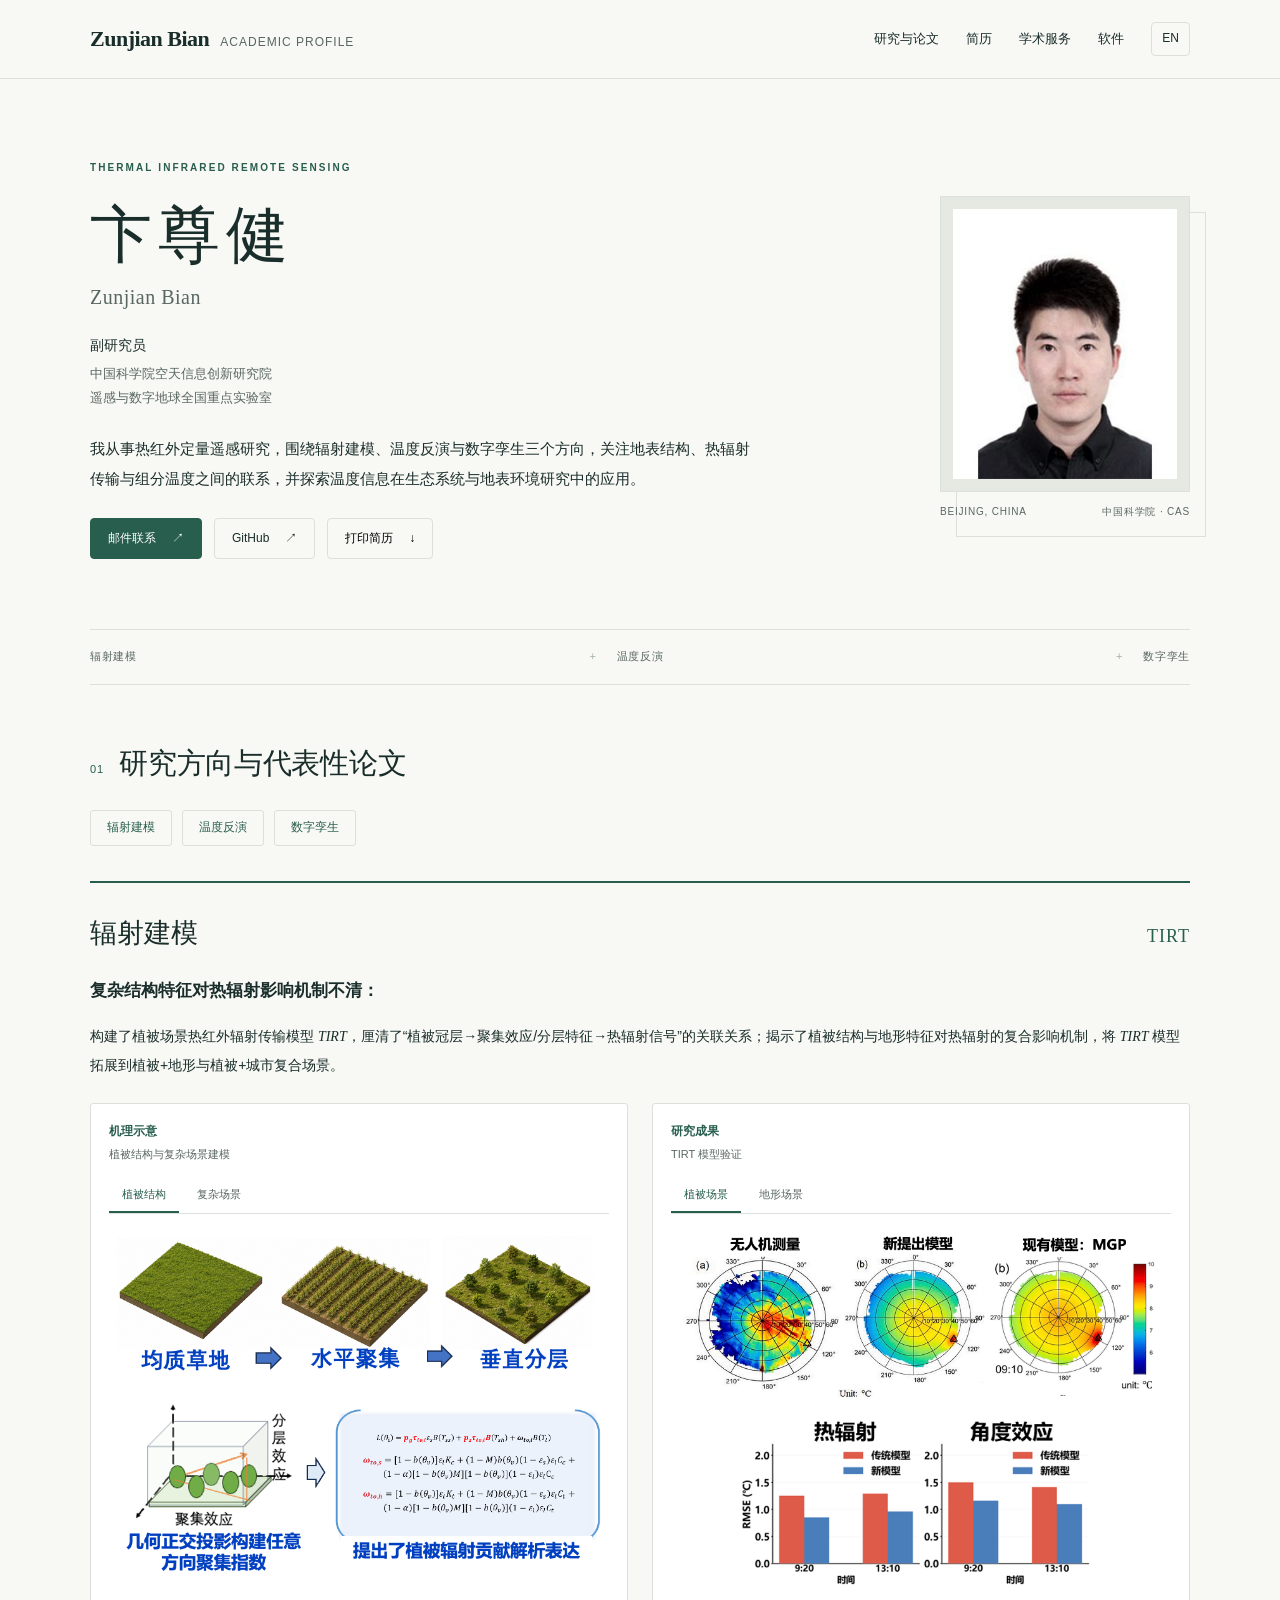
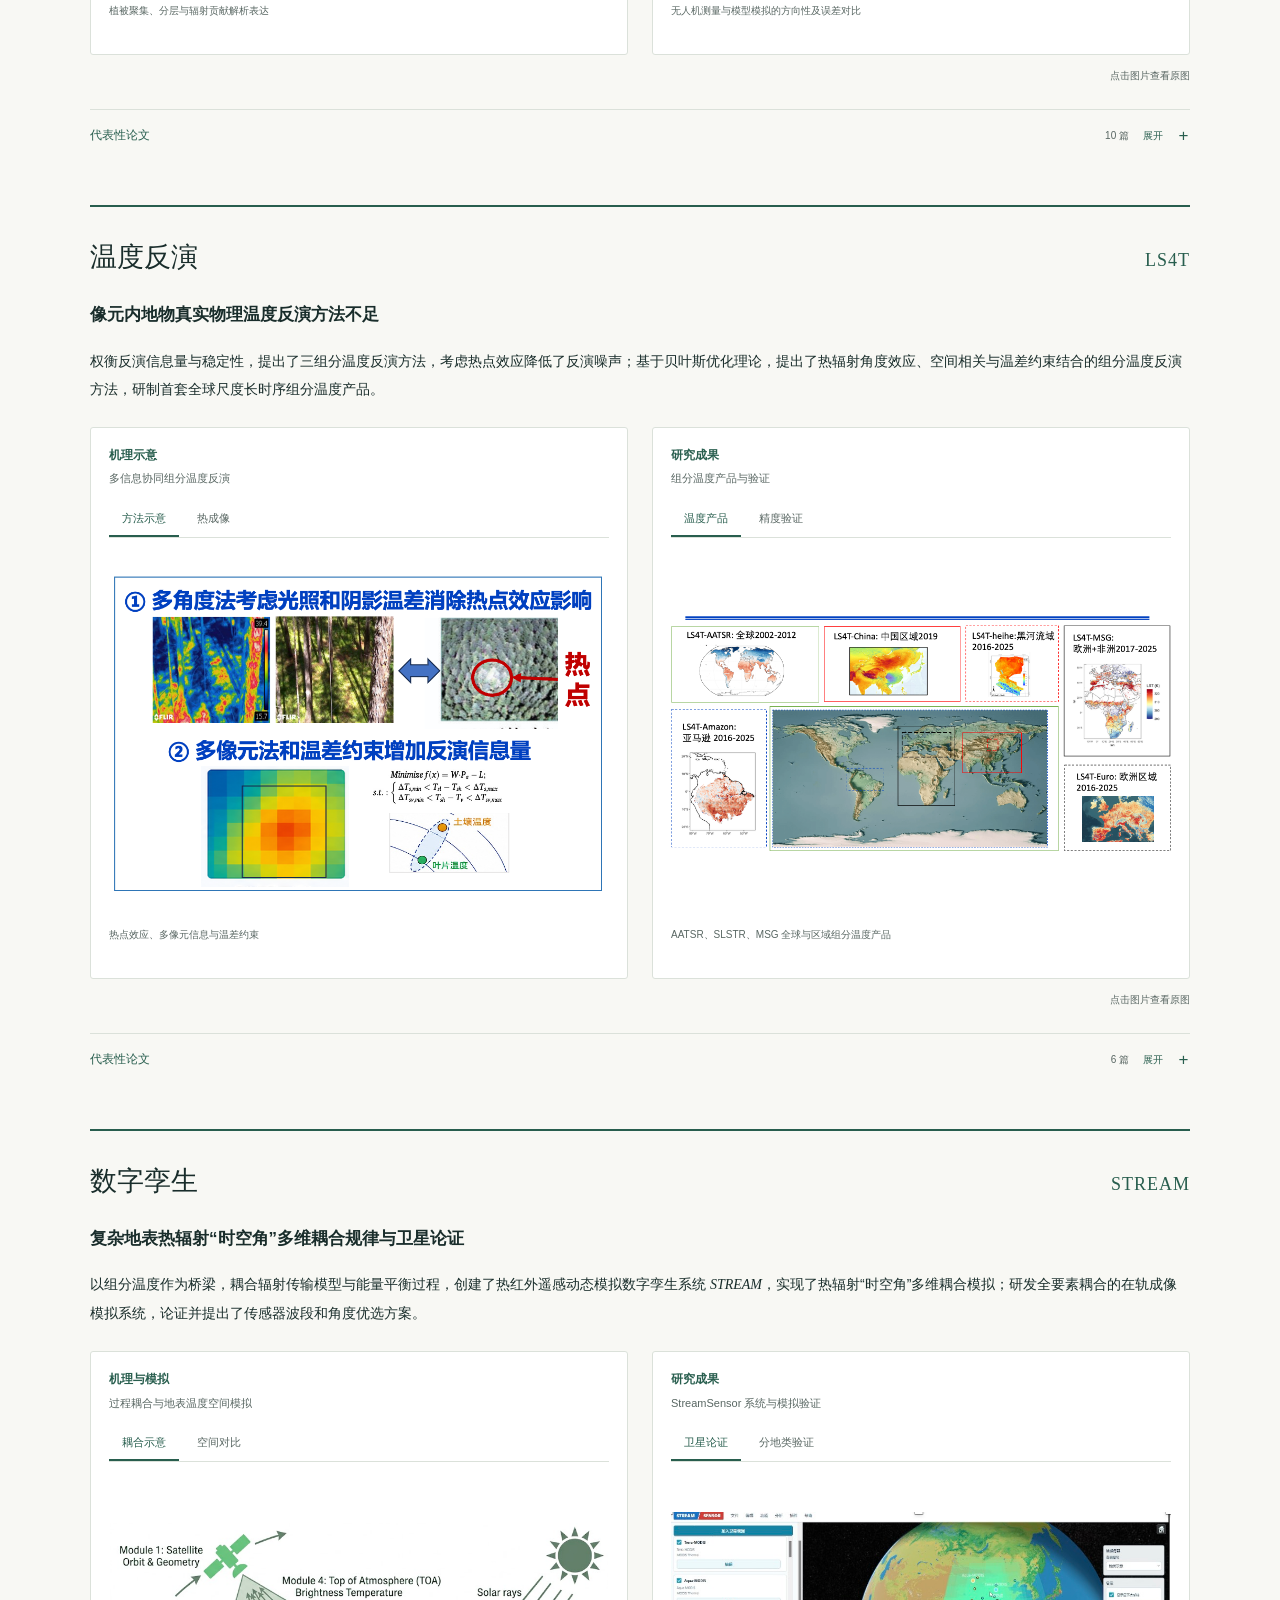
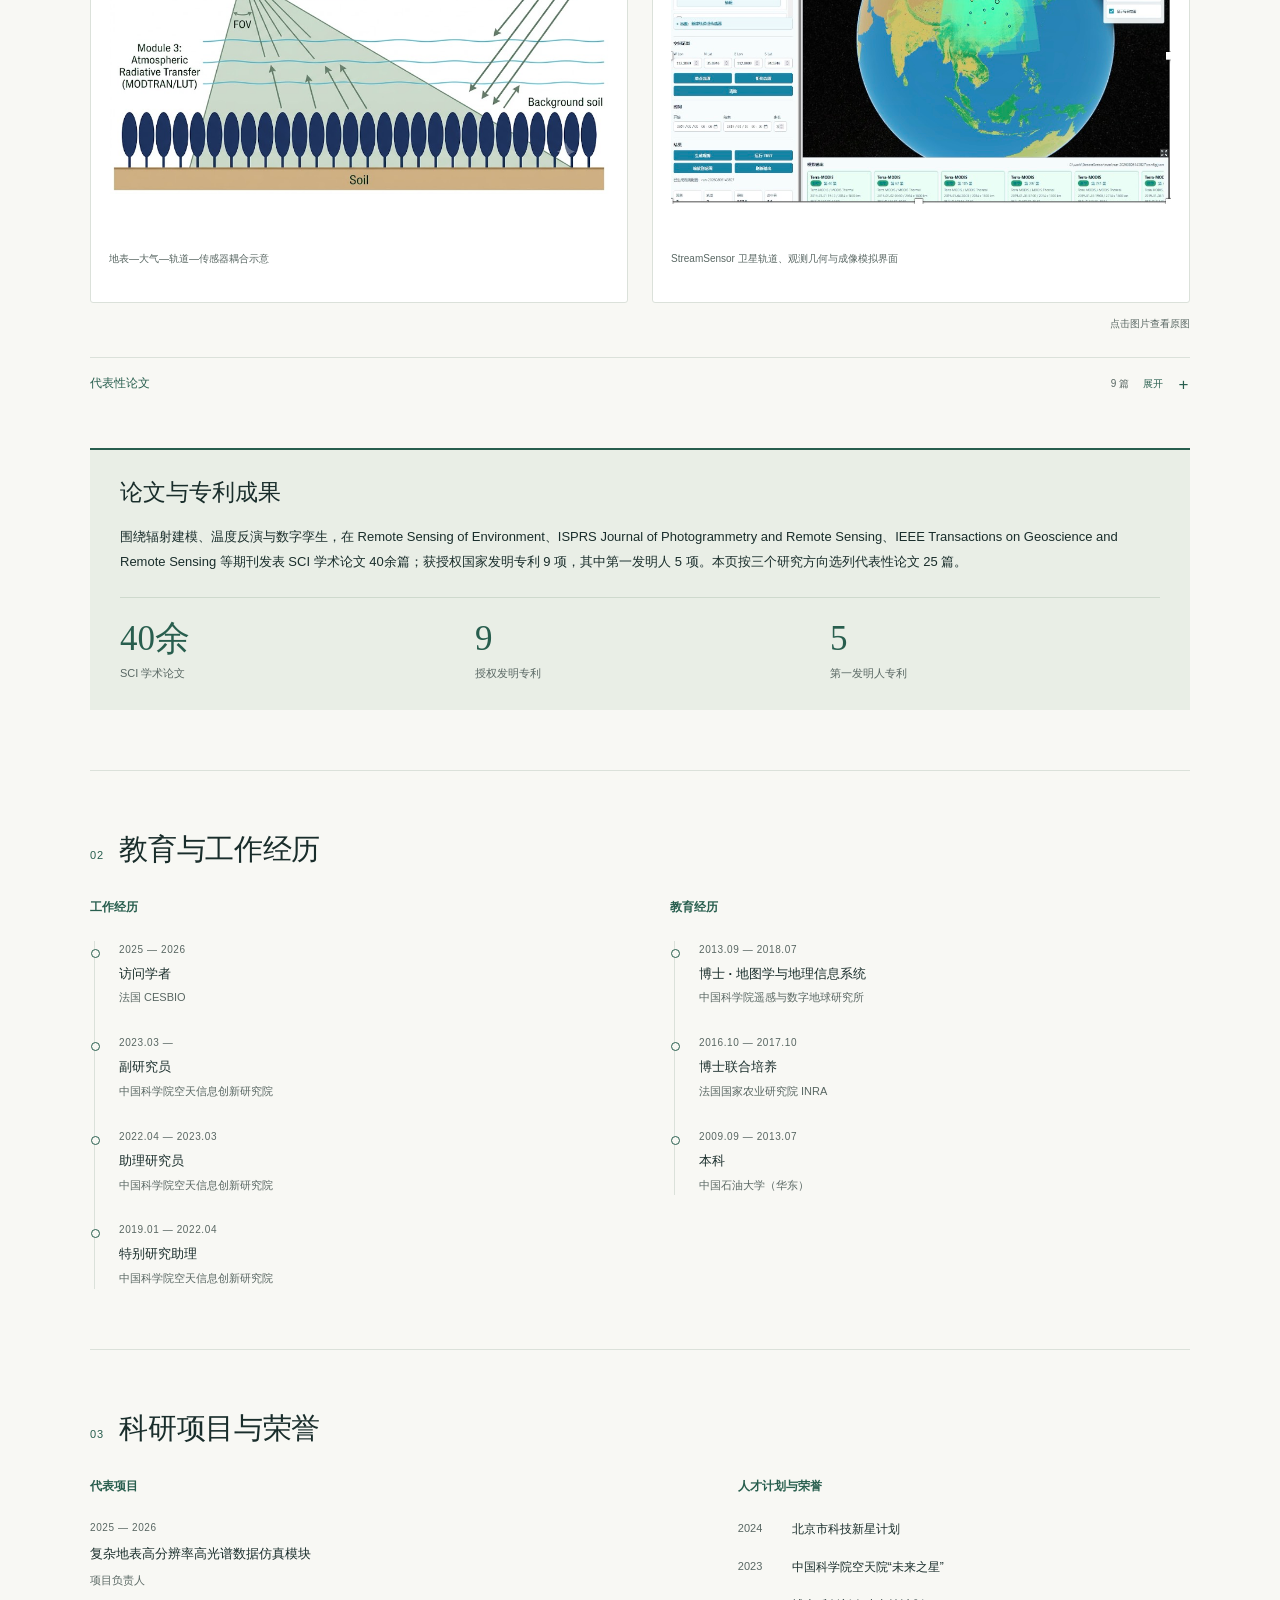
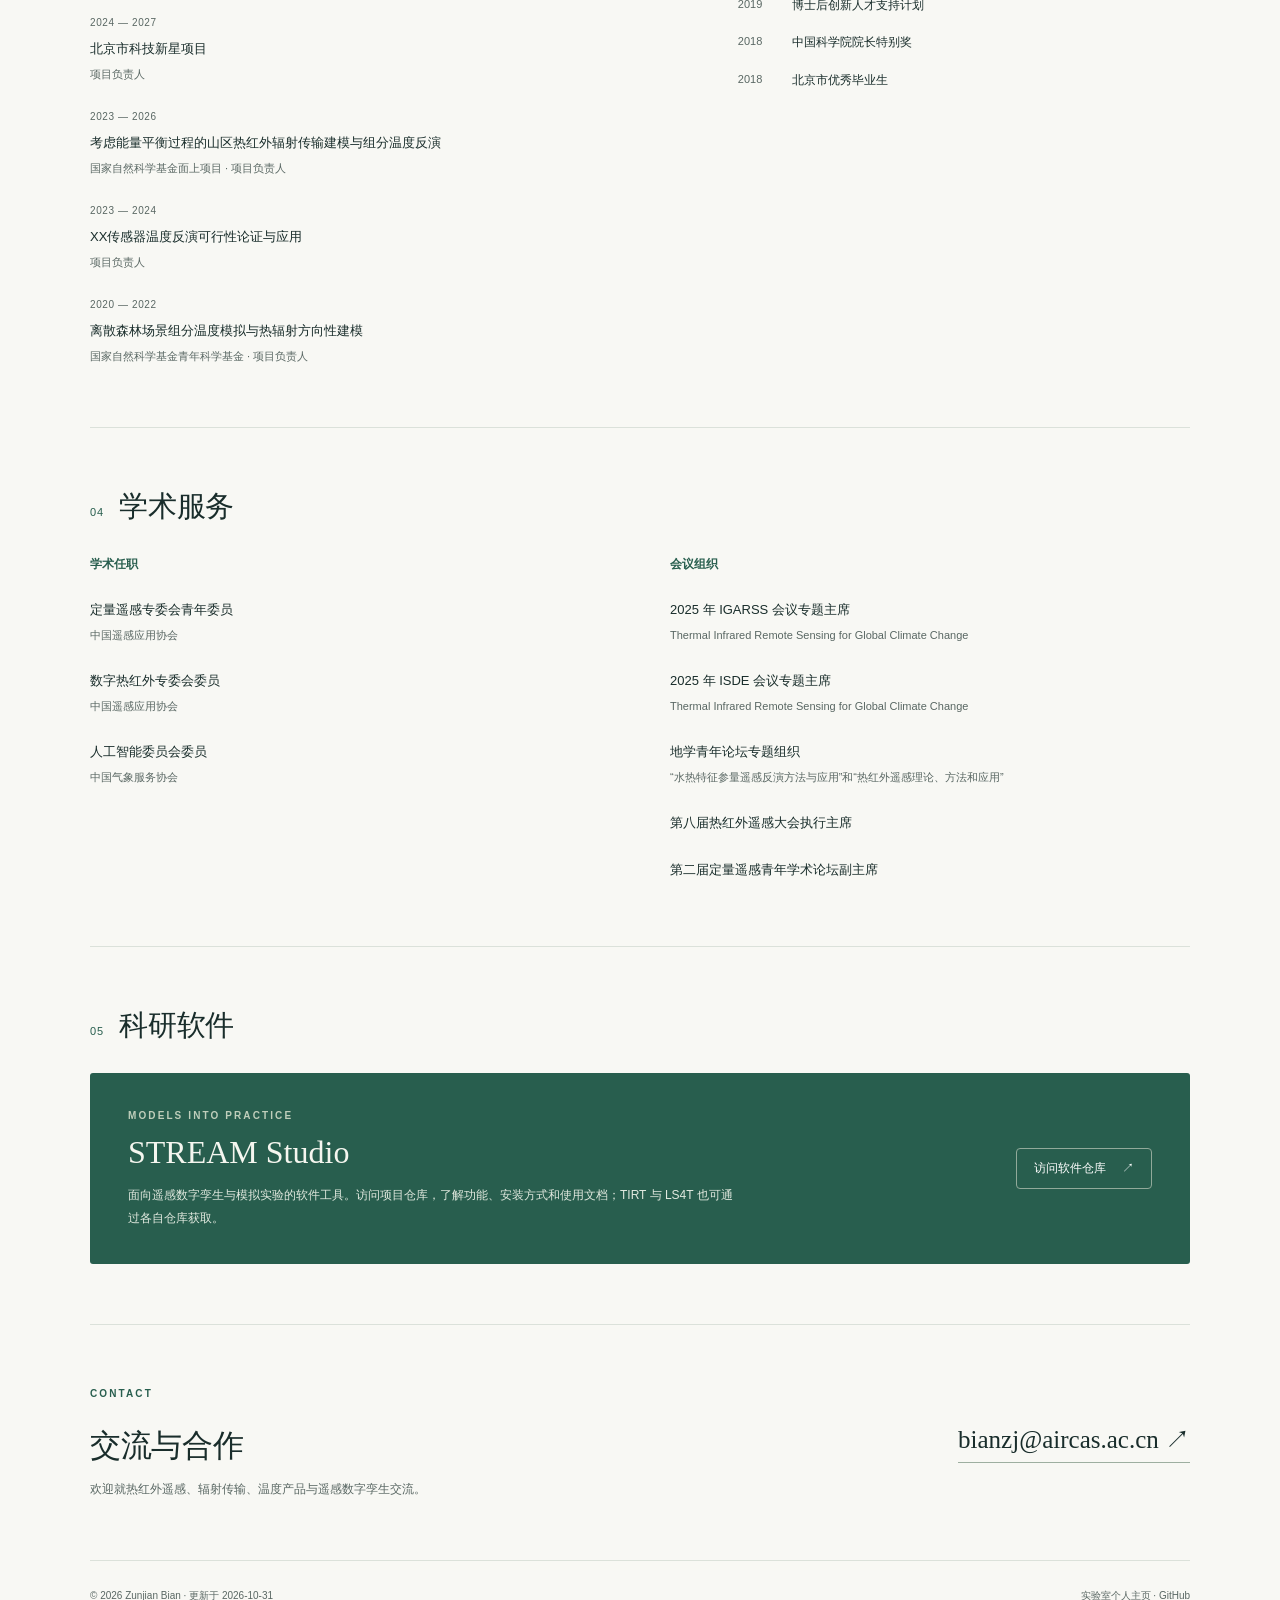
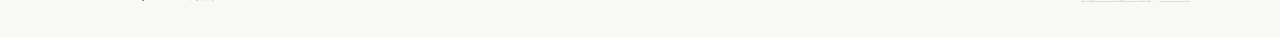
==== commit d1c511f0: "Add principal investigator role to the two added projects" ====
--- a/index.html
+++ b/index.html
@@ -89,7 +89,7 @@
 </section>
 <section class="section" id="projects">
 <div class="section-head"><div class="section-label"><span class="section-no">03</span><h2><span class="zh">科研项目与荣誉</span><span class="en" lang="en">Projects &amp; recognition</span></h2></div></div>
-<div class="lower-grid"><div><h3 class="subheading"><span class="zh">代表项目</span><span class="en" lang="en">Selected projects</span></h3><article class="project"><div class="date">2025 — 2026</div><h3><span class="zh">复杂地表高分辨率高光谱数据仿真模块</span><span class="en" lang="en">High-resolution hyperspectral data simulation module for complex land surfaces</span></h3><div class="place"><span class="zh"></span><span class="en" lang="en"></span></div></article><article class="project"><div class="date">2024 — 2027</div><h3><span class="zh">北京市科技新星项目</span><span class="en" lang="en">Beijing Science and Technology Rising Star Program</span></h3><div class="place"><span class="zh">项目负责人</span><span class="en" lang="en">Principal Investigator</span></div></article><article class="project"><div class="date">2023 — 2026</div><h3><span class="zh">考虑能量平衡过程的山区热红外辐射传输建模与组分温度反演</span><span class="en" lang="en">Thermal infrared radiative transfer modeling and component temperature retrieval in mountainous areas considering energy balance</span></h3><div class="place"><span class="zh">国家自然科学基金面上项目 · 项目负责人</span><span class="en" lang="en">NSFC General Program · Principal Investigator</span></div></article><article class="project"><div class="date">2023 — 2024</div><h3><span class="zh">XX传感器温度反演可行性论证与应用</span><span class="en" lang="en">Feasibility assessment and applications of temperature retrieval for the XX sensor</span></h3><div class="place"><span class="zh"></span><span class="en" lang="en"></span></div></article><article class="project"><div class="date">2020 — 2022</div><h3><span class="zh">离散森林场景组分温度模拟与热辐射方向性建模</span><span class="en" lang="en">Component temperature simulation and thermal radiation anisotropy modeling in sparse forests</span></h3><div class="place"><span class="zh">国家自然科学基金青年科学基金 · 项目负责人</span><span class="en" lang="en">NSFC Young Scientists Fund · Principal Investigator</span></div></article></div><div><h3 class="subheading"><span class="zh">人才计划与荣誉</span><span class="en" lang="en">Programs &amp; honors</span></h3><div class="honor"><time>2024</time><span><span class="zh">北京市科技新星计划</span><span class="en" lang="en">Beijing Science and Technology Rising Star Program</span></span></div><div class="honor"><time>2023</time><span><span class="zh">中国科学院空天院“未来之星”</span><span class="en" lang="en">Future Star Program, AIR, CAS</span></span></div><div class="honor"><time>2019</time><span><span class="zh">博士后创新人才支持计划</span><span class="en" lang="en">China National Postdoctoral Program for Innovative Talents</span></span></div><div class="honor"><time>2018</time><span><span class="zh">中国科学院院长特别奖</span><span class="en" lang="en">Special Prize of the President Scholarship, CAS</span></span></div><div class="honor"><time>2018</time><span><span class="zh">北京市优秀毕业生</span><span class="en" lang="en">Outstanding Graduate of Beijing</span></span></div></div></div>
+<div class="lower-grid"><div><h3 class="subheading"><span class="zh">代表项目</span><span class="en" lang="en">Selected projects</span></h3><article class="project"><div class="date">2025 — 2026</div><h3><span class="zh">复杂地表高分辨率高光谱数据仿真模块</span><span class="en" lang="en">High-resolution hyperspectral data simulation module for complex land surfaces</span></h3><div class="place"><span class="zh">项目负责人</span><span class="en" lang="en">Principal Investigator</span></div></article><article class="project"><div class="date">2024 — 2027</div><h3><span class="zh">北京市科技新星项目</span><span class="en" lang="en">Beijing Science and Technology Rising Star Program</span></h3><div class="place"><span class="zh">项目负责人</span><span class="en" lang="en">Principal Investigator</span></div></article><article class="project"><div class="date">2023 — 2026</div><h3><span class="zh">考虑能量平衡过程的山区热红外辐射传输建模与组分温度反演</span><span class="en" lang="en">Thermal infrared radiative transfer modeling and component temperature retrieval in mountainous areas considering energy balance</span></h3><div class="place"><span class="zh">国家自然科学基金面上项目 · 项目负责人</span><span class="en" lang="en">NSFC General Program · Principal Investigator</span></div></article><article class="project"><div class="date">2023 — 2024</div><h3><span class="zh">XX传感器温度反演可行性论证与应用</span><span class="en" lang="en">Feasibility assessment and applications of temperature retrieval for the XX sensor</span></h3><div class="place"><span class="zh">项目负责人</span><span class="en" lang="en">Principal Investigator</span></div></article><article class="project"><div class="date">2020 — 2022</div><h3><span class="zh">离散森林场景组分温度模拟与热辐射方向性建模</span><span class="en" lang="en">Component temperature simulation and thermal radiation anisotropy modeling in sparse forests</span></h3><div class="place"><span class="zh">国家自然科学基金青年科学基金 · 项目负责人</span><span class="en" lang="en">NSFC Young Scientists Fund · Principal Investigator</span></div></article></div><div><h3 class="subheading"><span class="zh">人才计划与荣誉</span><span class="en" lang="en">Programs &amp; honors</span></h3><div class="honor"><time>2024</time><span><span class="zh">北京市科技新星计划</span><span class="en" lang="en">Beijing Science and Technology Rising Star Program</span></span></div><div class="honor"><time>2023</time><span><span class="zh">中国科学院空天院“未来之星”</span><span class="en" lang="en">Future Star Program, AIR, CAS</span></span></div><div class="honor"><time>2019</time><span><span class="zh">博士后创新人才支持计划</span><span class="en" lang="en">China National Postdoctoral Program for Innovative Talents</span></span></div><div class="honor"><time>2018</time><span><span class="zh">中国科学院院长特别奖</span><span class="en" lang="en">Special Prize of the President Scholarship, CAS</span></span></div><div class="honor"><time>2018</time><span><span class="zh">北京市优秀毕业生</span><span class="en" lang="en">Outstanding Graduate of Beijing</span></span></div></div></div>
 </section>
 <section class="section" id="service">
 <div class="section-head"><div class="section-label"><span class="section-no">04</span><h2><span class="zh">学术服务</span><span class="en" lang="en">Academic service</span></h2></div></div>
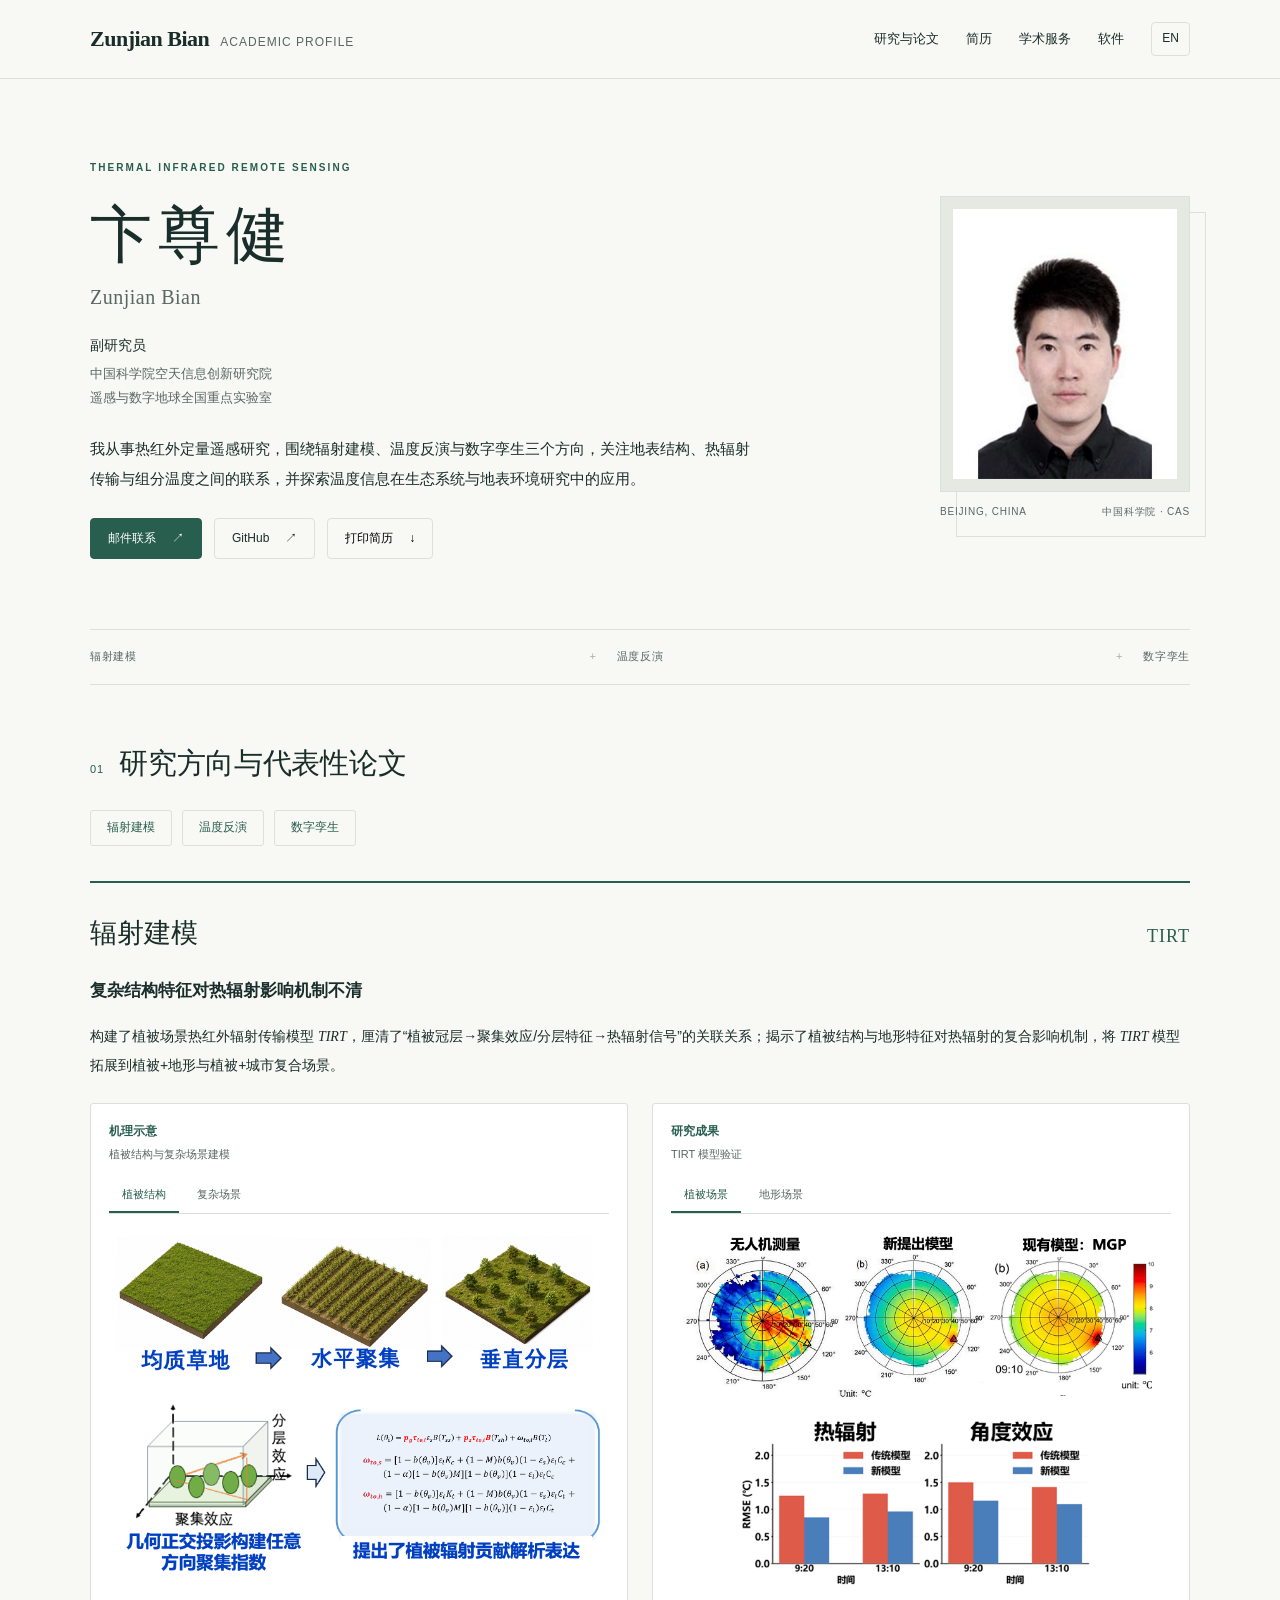
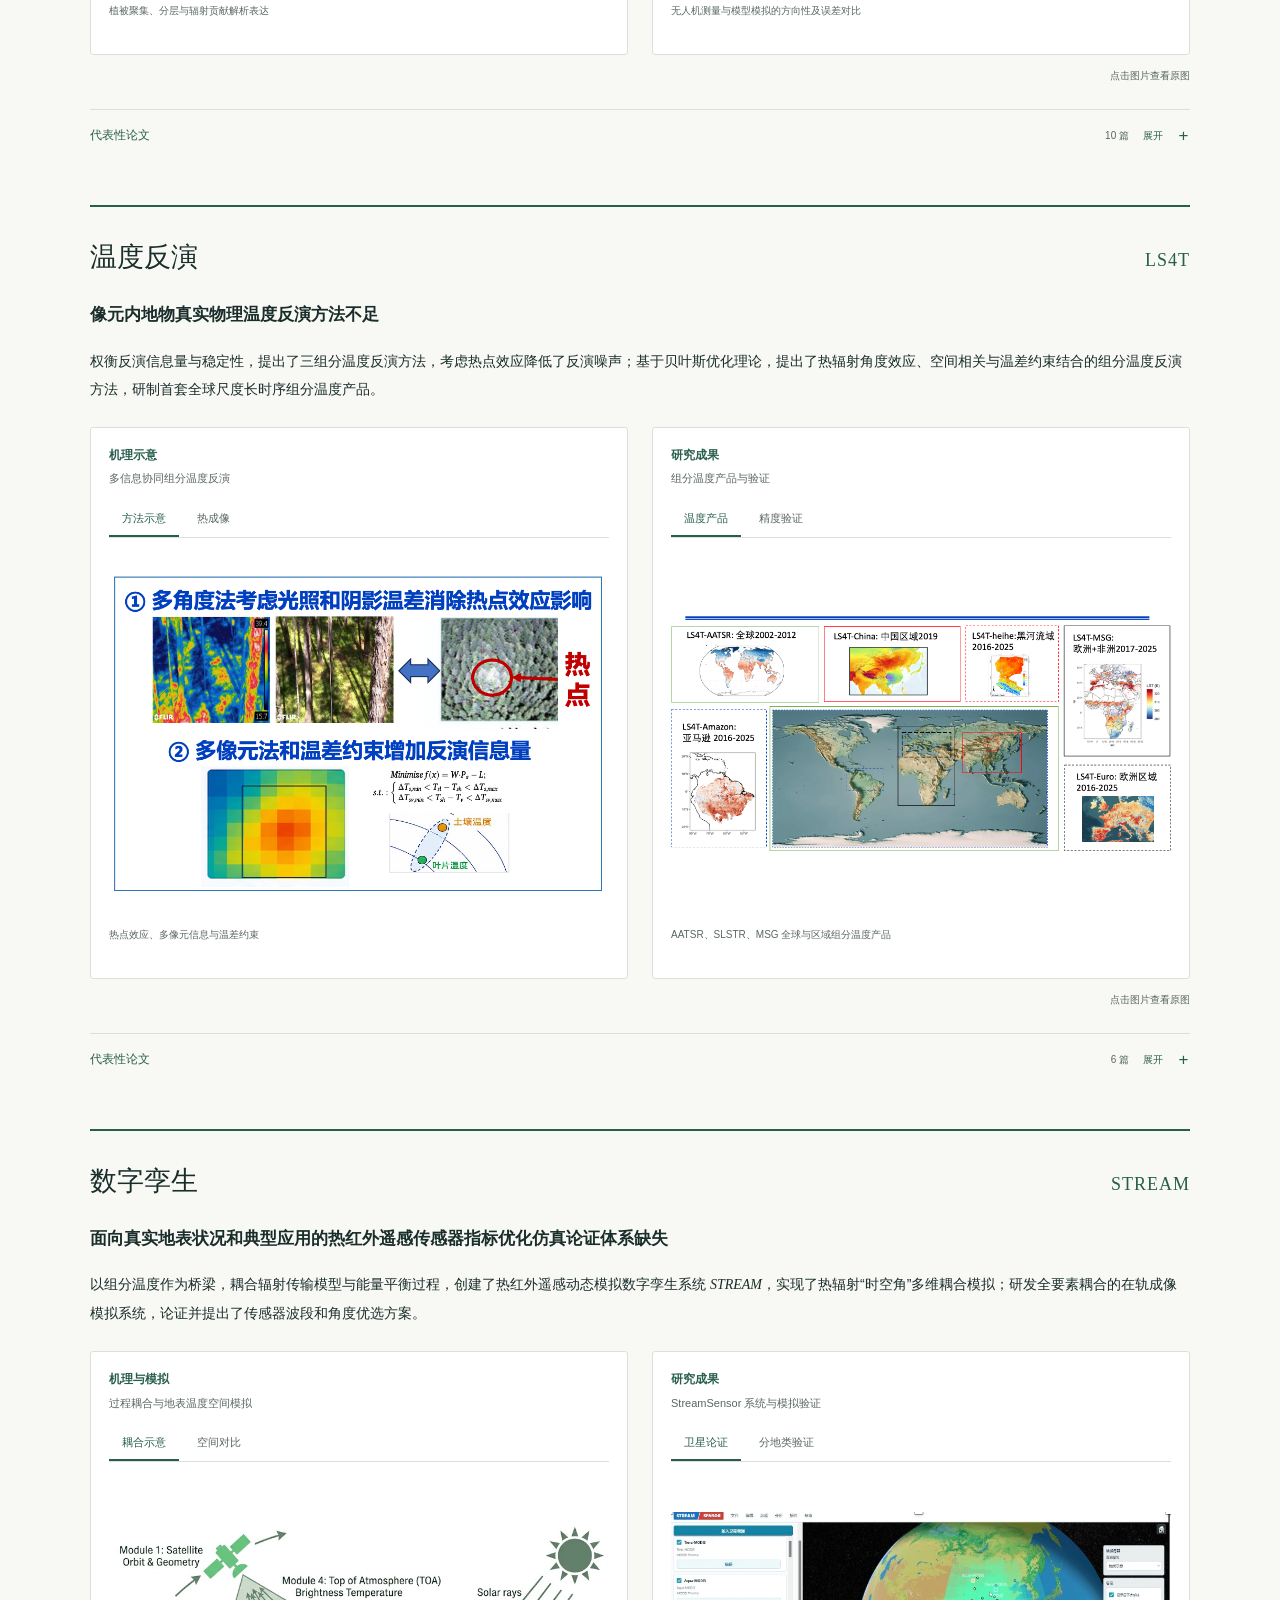
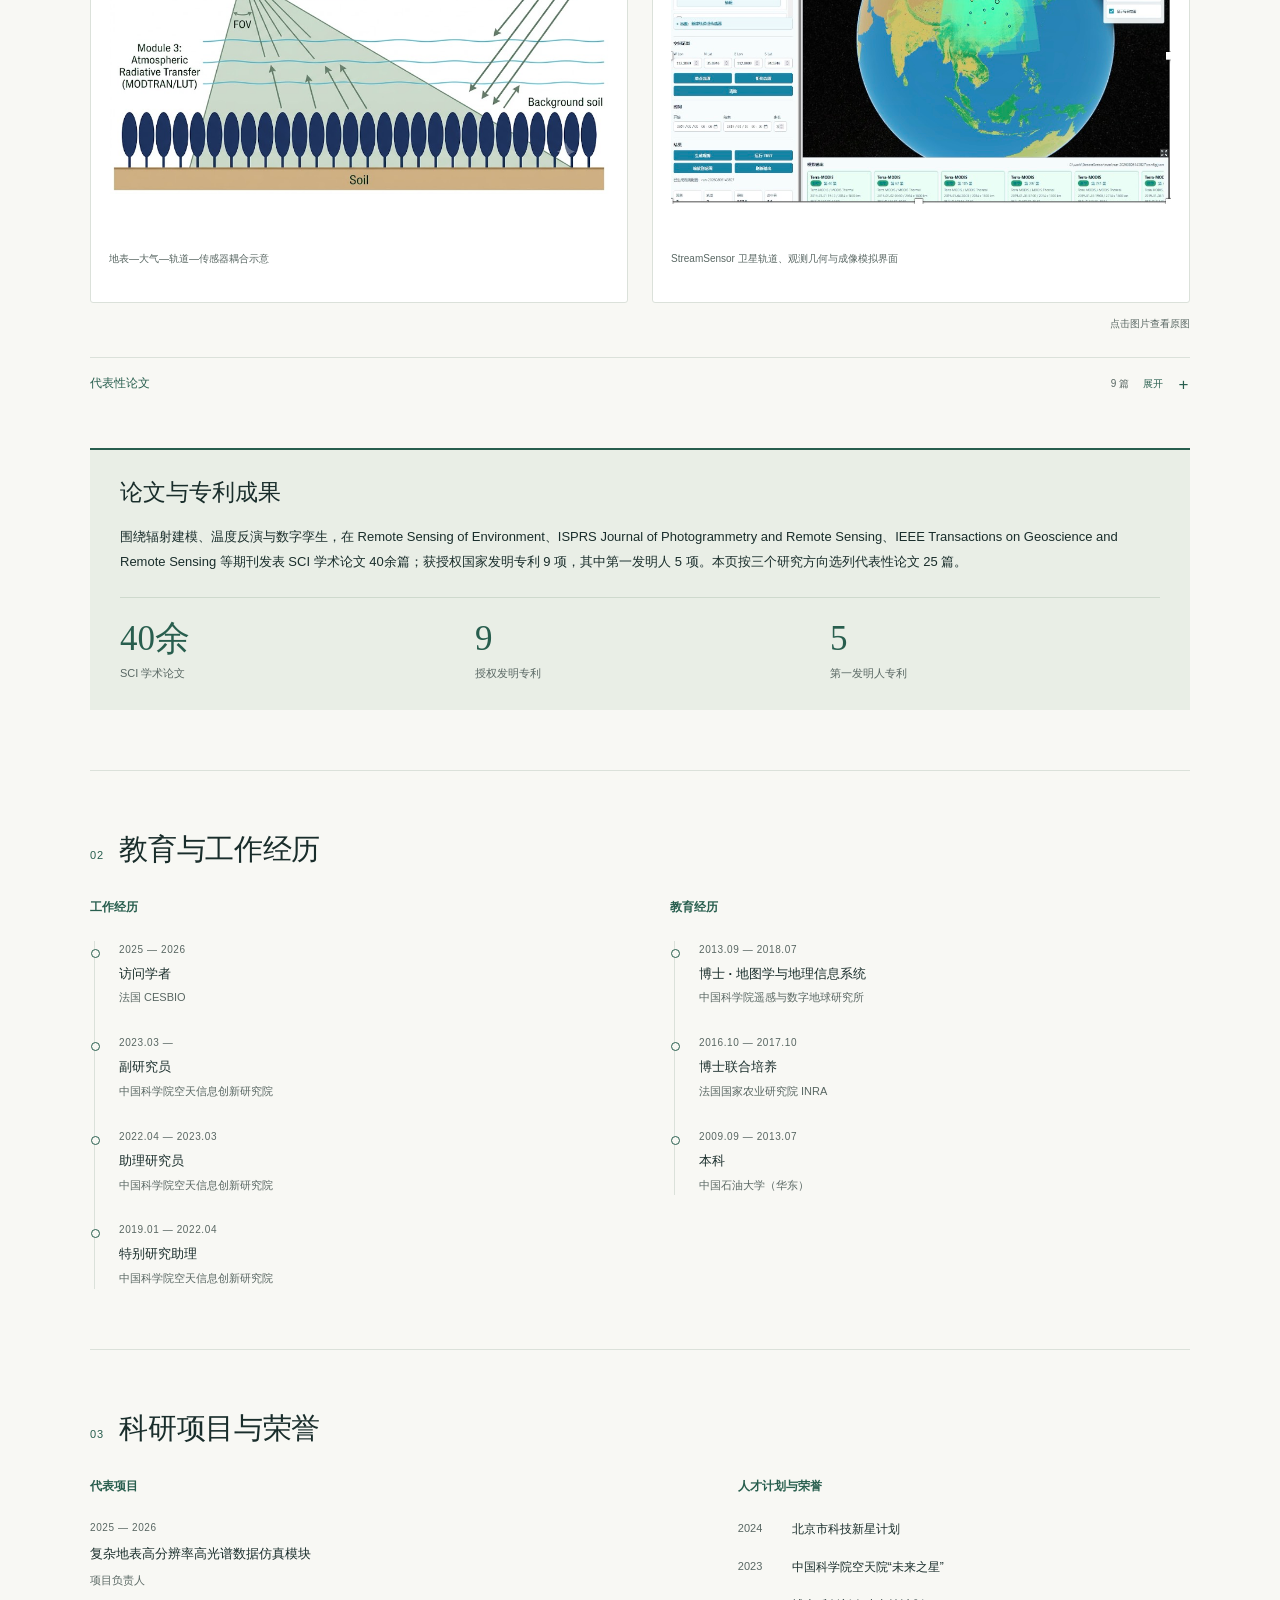
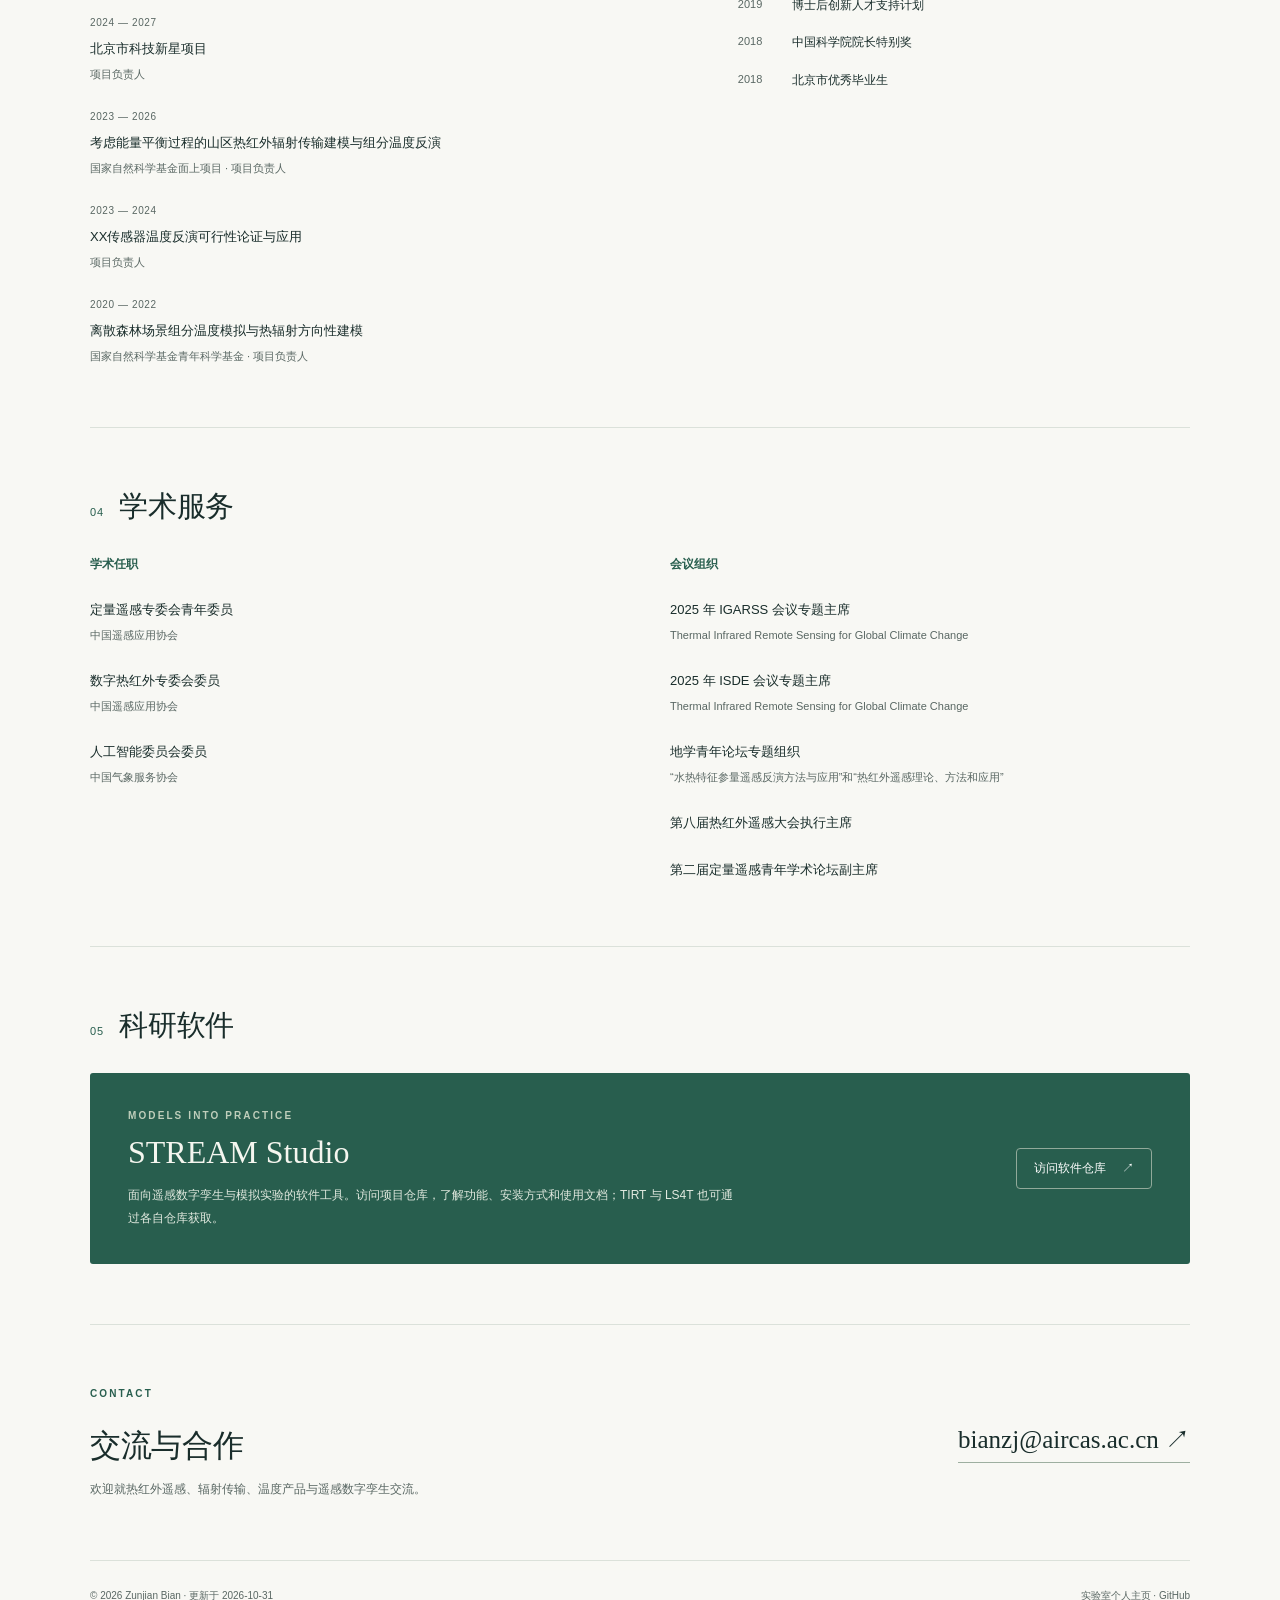
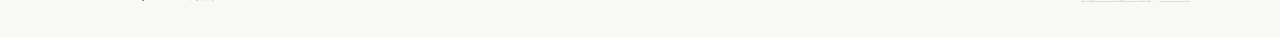
==== commit 172f0ce0: "Revise radiative modeling and sensor assessment problem statements" ====
--- a/index.html
+++ b/index.html
@@ -51,7 +51,7 @@
 <nav class="research-nav" aria-label="Research areas"><a href="#research-modeling"><span class="zh">辐射建模</span><span class="en" lang="en">Radiative transfer modeling</span></a><a href="#research-retrieval"><span class="zh">温度反演</span><span class="en" lang="en">Temperature retrieval</span></a><a href="#research-twins"><span class="zh">数字孪生</span><span class="en" lang="en">Digital twins</span></a></nav>
 <section class="research-group" id="research-modeling" aria-labelledby="title-modeling">
 <div class="research-group-heading"><h3 id="title-modeling"><span class="zh">辐射建模</span><span class="en" lang="en">Radiative transfer modeling</span></h3><a class="method-name" href="https://github.com/bianzj/tirt">TIRT</a></div>
-<p class="research-question"><strong><span class="zh">复杂结构特征对热辐射影响机制不清：</span><span class="en" lang="en">The mechanisms by which complex surface structures affect thermal radiation remain unclear:</span></strong></p>
+<p class="research-question"><strong><span class="zh">复杂结构特征对热辐射影响机制不清</span><span class="en" lang="en">The mechanisms by which complex surface structures affect thermal radiation remain unclear</span></strong></p>
 <div class="research-overview"><p class="research-summary"><span class="zh">构建了植被场景热红外辐射传输模型 <em>TIRT</em>，厘清了“植被冠层→聚集效应/分层特征→热辐射信号”的关联关系；揭示了植被结构与地形特征对热辐射的复合影响机制，将 <em>TIRT</em> 模型拓展到植被+地形与植被+城市复合场景。</span><span class="en" lang="en">Developed <em>TIRT</em>, a thermal infrared radiative transfer model for vegetation scenes, and clarified the links among vegetation canopies, clumping effects and stratification, and thermal radiation signals. Revealed the combined effects of vegetation structure and terrain on thermal radiation, and extended <em>TIRT</em> to coupled vegetation–terrain and vegetation–urban scenes.</span></p></div>
 <div class="research-visuals"><figure class="research-visual schematic"><figcaption><span class="zh">机理示意</span><span class="en" lang="en">Method schematic</span><span><span class="zh">植被结构与复杂场景建模</span><span class="en" lang="en">Modeling vegetation structure and complex scenes</span></span></figcaption><div class="visual-image"><div class="result-gallery" data-gallery><div class="result-tabs" role="tablist" aria-label="Radiative transfer modeling methods"><button type="button" role="tab" id="tab-modeling-method-vegetation" aria-controls="result-modeling-method-vegetation" aria-selected="true" tabindex="0"><span class="zh">植被结构</span><span class="en" lang="en">Vegetation</span></button><button type="button" role="tab" id="tab-modeling-method-terrain" aria-controls="result-modeling-method-terrain" aria-selected="false" tabindex="-1"><span class="zh">复杂场景</span><span class="en" lang="en">Complex scenes</span></button></div><div class="result-panel" id="result-modeling-method-vegetation" role="tabpanel" aria-labelledby="tab-modeling-method-vegetation"><a class="research-image-link" href="assets/research/modeling-vegetation-schematic.png" target="_blank" rel="noopener" aria-label="Vegetation clumping, stratification and analytical radiation contributions"><img src="assets/research/modeling-vegetation-schematic.png" alt="植被聚集、分层与辐射贡献解析表达 / Vegetation clumping, stratification and analytical radiation contributions" width="802" height="560" loading="lazy"></a><p class="image-caption"><span class="zh">植被聚集、分层与辐射贡献解析表达</span><span class="en" lang="en">Vegetation clumping, stratification and analytical radiation contributions</span></p></div><div class="result-panel" id="result-modeling-method-terrain" role="tabpanel" aria-labelledby="tab-modeling-method-terrain"><a class="research-image-link" href="assets/research/modeling-schematic.png" target="_blank" rel="noopener" aria-label="Scale decomposition of terrain and forest in complex scenes"><img src="assets/research/modeling-schematic.png" alt="复杂场景的地形与森林尺度嵌套分解 / Scale decomposition of terrain and forest in complex scenes" width="810" height="594" loading="lazy"></a><p class="image-caption"><span class="zh">复杂场景的地形与森林尺度嵌套分解</span><span class="en" lang="en">Scale decomposition of terrain and forest in complex scenes</span></p></div></div></div></figure><figure class="research-visual result"><figcaption><span class="zh">研究成果</span><span class="en" lang="en">Research results</span><span><span class="zh">TIRT 模型验证</span><span class="en" lang="en">TIRT model evaluation</span></span></figcaption><div class="visual-image"><div class="result-gallery" data-gallery>
 <div class="result-tabs" role="tablist" aria-label="Model evaluation">
@@ -74,7 +74,7 @@
 </details>
 </section><section class="research-group" id="research-twins" aria-labelledby="title-twins">
 <div class="research-group-heading"><h3 id="title-twins"><span class="zh">数字孪生</span><span class="en" lang="en">Digital twins</span></h3><a class="method-name" href="https://github.com/bianzj/streamstudio">STREAM</a></div>
-<p class="research-question"><strong><span class="zh">复杂地表热辐射“时空角”多维耦合规律与卫星论证</span><span class="en" lang="en">Coupled temporal, spatial, and angular patterns of thermal radiation over complex surfaces and satellite mission assessment</span></strong></p>
+<p class="research-question"><strong><span class="zh">面向真实地表状况和典型应用的热红外遥感传感器指标优化仿真论证体系缺失</span><span class="en" lang="en">A simulation framework for optimizing and assessing thermal infrared remote sensing sensor specifications under real surface conditions and representative applications is lacking.</span></strong></p>
 <div class="research-overview"><p class="research-summary"><span class="zh">以组分温度作为桥梁，耦合辐射传输模型与能量平衡过程，创建了热红外遥感动态模拟数字孪生系统 <em>STREAM</em>，实现了热辐射“时空角”多维耦合模拟；研发全要素耦合的在轨成像模拟系统，论证并提出了传感器波段和角度优选方案。</span><span class="en" lang="en">Used component temperatures to link radiative transfer models with energy balance processes, creating <em>STREAM</em>, a digital twin system for dynamic thermal infrared remote sensing simulation that couples temporal, spatial, and angular variations in thermal radiation. Developed a fully coupled system for simulating satellite imaging in orbit, and evaluated and proposed preferred sensor spectral bands and viewing angles.</span></p></div>
 <div class="research-visuals"><figure class="research-visual schematic"><figcaption><span class="zh">机理与模拟</span><span class="en" lang="en">Model &amp; simulation</span><span><span class="zh">过程耦合与地表温度空间模拟</span><span class="en" lang="en">Process coupling and spatial simulation of land surface temperature</span></span></figcaption><div class="visual-image"><div class="result-gallery" data-gallery><div class="result-tabs" role="tablist" aria-label="Digital twin processes and spatial simulation"><button type="button" role="tab" id="tab-twins-method-process" aria-controls="result-twins-method-process" aria-selected="true" tabindex="0"><span class="zh">耦合示意</span><span class="en" lang="en">Coupled processes</span></button><button type="button" role="tab" id="tab-twins-method-landsat" aria-controls="result-twins-method-landsat" aria-selected="false" tabindex="-1"><span class="zh">空间对比</span><span class="en" lang="en">Spatial comparison</span></button></div><div class="result-panel" id="result-twins-method-process" role="tabpanel" aria-labelledby="tab-twins-method-process"><a class="research-image-link" href="assets/research/twins-schematic.png" target="_blank" rel="noopener" aria-label="Coupled surface, atmosphere, orbit and sensor processes"><img src="assets/research/twins-schematic.png" alt="地表—大气—轨道—传感器耦合示意 / Coupled surface, atmosphere, orbit and sensor processes" width="858" height="468" loading="lazy"></a><p class="image-caption"><span class="zh">地表—大气—轨道—传感器耦合示意</span><span class="en" lang="en">Coupled surface, atmosphere, orbit and sensor processes</span></p></div><div class="result-panel" id="result-twins-method-landsat" role="tabpanel" aria-labelledby="tab-twins-method-landsat"><a class="research-image-link" href="assets/research/twins-landsat-comparison.png" target="_blank" rel="noopener" aria-label="Spatial comparison of Landsat and STREAM land surface temperatures"><img src="assets/research/twins-landsat-comparison.png" alt="Landsat 与 STREAM 地表温度空间对比 / Spatial comparison of Landsat and STREAM land surface temperatures" width="654" height="346" loading="lazy"></a><p class="image-caption"><span class="zh">Landsat 与 STREAM 地表温度空间对比</span><span class="en" lang="en">Spatial comparison of Landsat and STREAM land surface temperatures</span></p></div></div></div></figure><figure class="research-visual result"><figcaption><span class="zh">研究成果</span><span class="en" lang="en">Research results</span><span><span class="zh">StreamSensor 系统与模拟验证</span><span class="en" lang="en">StreamSensor system and simulation evaluation</span></span></figcaption><div class="visual-image"><div class="result-gallery" data-gallery><div class="result-tabs" role="tablist" aria-label="Digital twin system and evaluation"><button type="button" role="tab" id="tab-twins-result-system" aria-controls="result-twins-result-system" aria-selected="true" tabindex="0"><span class="zh">卫星论证</span><span class="en" lang="en">Mission assessment</span></button><button type="button" role="tab" id="tab-twins-result-landcover" aria-controls="result-twins-result-landcover" aria-selected="false" tabindex="-1"><span class="zh">分地类验证</span><span class="en" lang="en">Land cover</span></button></div><div class="result-panel" id="result-twins-result-system" role="tabpanel" aria-labelledby="tab-twins-result-system"><a class="research-image-link" href="assets/research/streamsensor-system.png" target="_blank" rel="noopener" aria-label="StreamSensor satellite orbit, observation geometry and imaging simulation interface"><img src="assets/research/streamsensor-system.png" alt="StreamSensor 卫星轨道、观测几何与成像模拟界面 / StreamSensor satellite orbit, observation geometry and imaging simulation interface" width="940" height="550" loading="lazy"></a><p class="image-caption"><span class="zh">StreamSensor 卫星轨道、观测几何与成像模拟界面</span><span class="en" lang="en">StreamSensor satellite orbit, observation geometry and imaging simulation interface</span></p></div><div class="result-panel" id="result-twins-result-landcover" role="tabpanel" aria-labelledby="tab-twins-result-landcover"><a class="research-image-link" href="assets/research/twins-landcover-evaluation.png" target="_blank" rel="noopener" aria-label="Bias and RMSE of STREAM, ERA5 and GLDAS across land cover types"><img src="assets/research/twins-landcover-evaluation.png" alt="不同地类下 STREAM、ERA5 与 GLDAS 的 Bias 和 RMSE 对比 / Bias and RMSE of STREAM, ERA5 and GLDAS across land cover types" width="620" height="348" loading="lazy"></a><p class="image-caption"><span class="zh">不同地类下 STREAM、ERA5 与 GLDAS 的 Bias 和 RMSE 对比</span><span class="en" lang="en">Bias and RMSE of STREAM, ERA5 and GLDAS across land cover types</span></p></div></div></div></figure><p class="image-hint"><span class="zh">点击图片查看原图</span><span class="en" lang="en">Select an image to view the original</span></p></div>
 <details class="paper-details"><summary class="group-paper-heading"><span><span class="zh">代表性论文</span><span class="en" lang="en">Selected publications</span></span><span class="paper-fold-meta"><span class="section-note"><span class="zh">9 篇</span><span class="en" lang="en">9 papers</span></span><span class="fold-label fold-closed"><span class="zh">展开</span><span class="en" lang="en">Show</span></span><span class="fold-label fold-open"><span class="zh">收起</span><span class="en" lang="en">Hide</span></span><span class="fold-icon" aria-hidden="true"></span></span></summary>
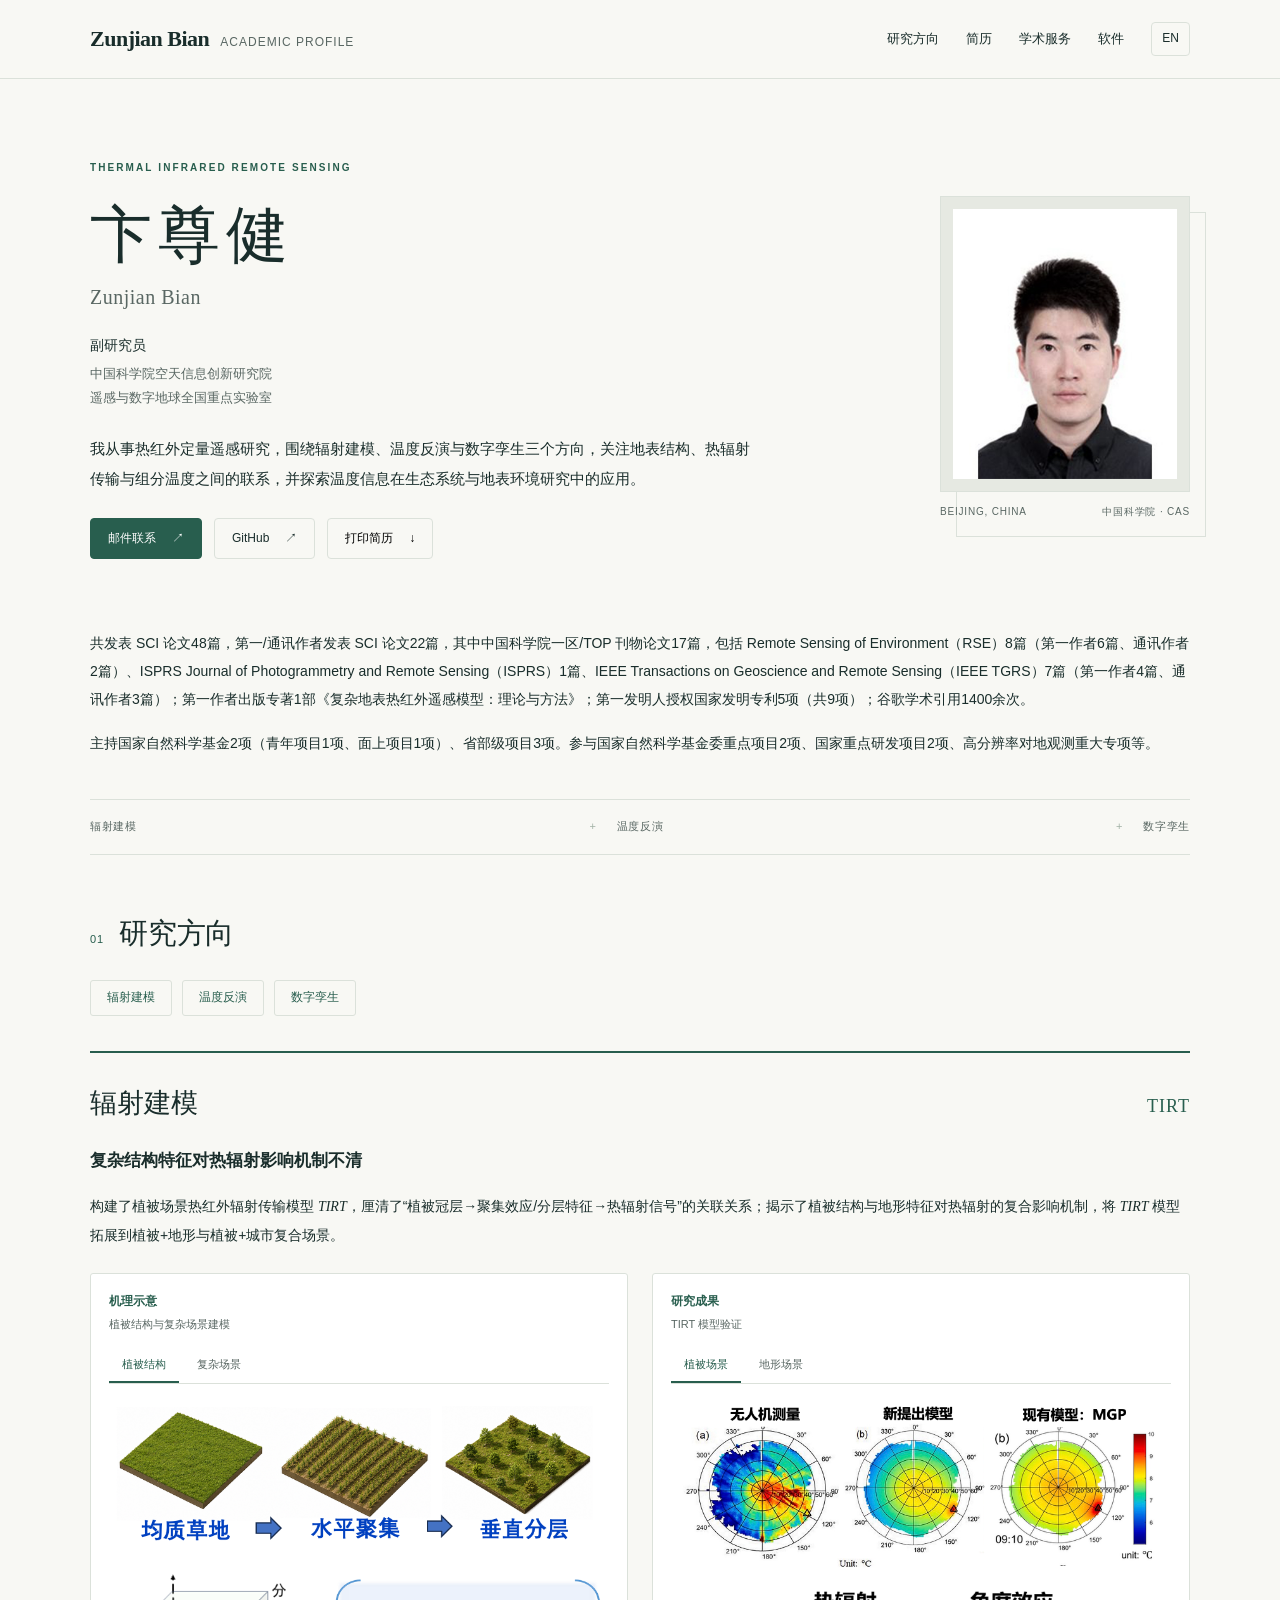
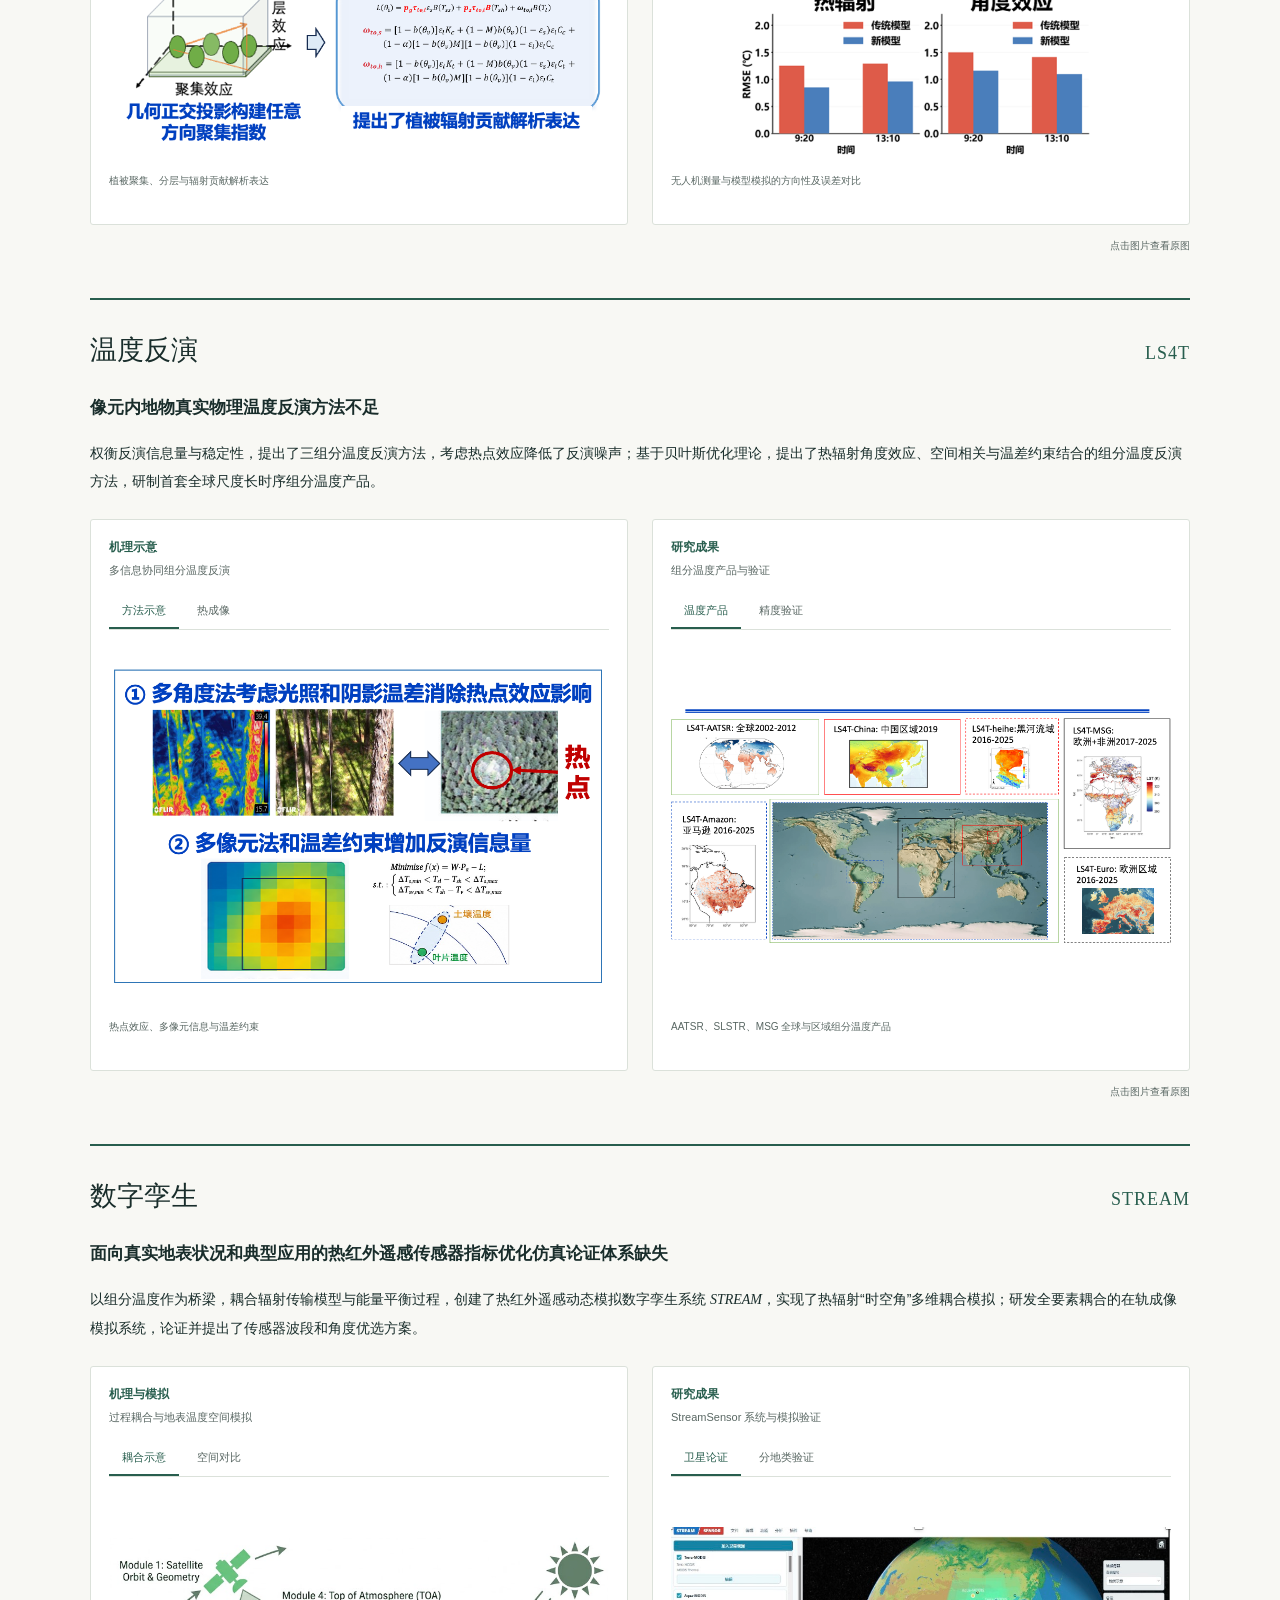
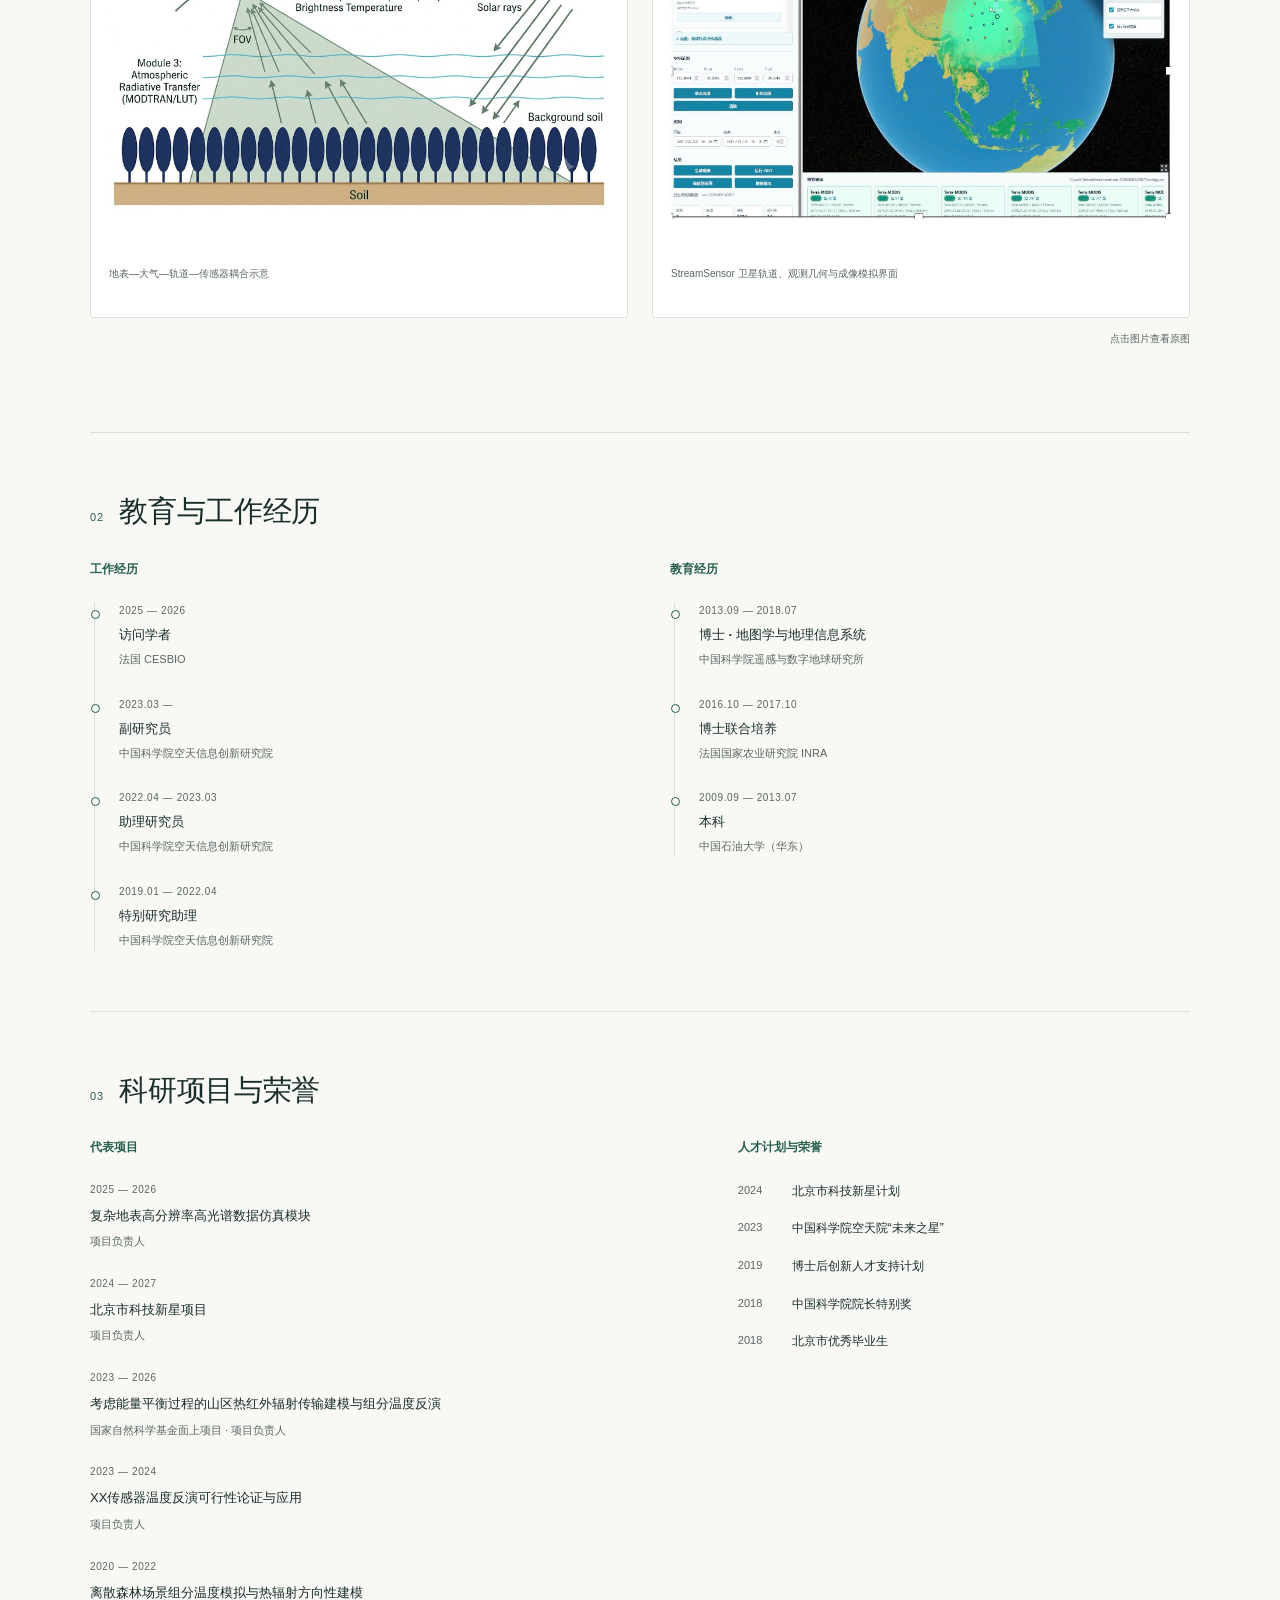
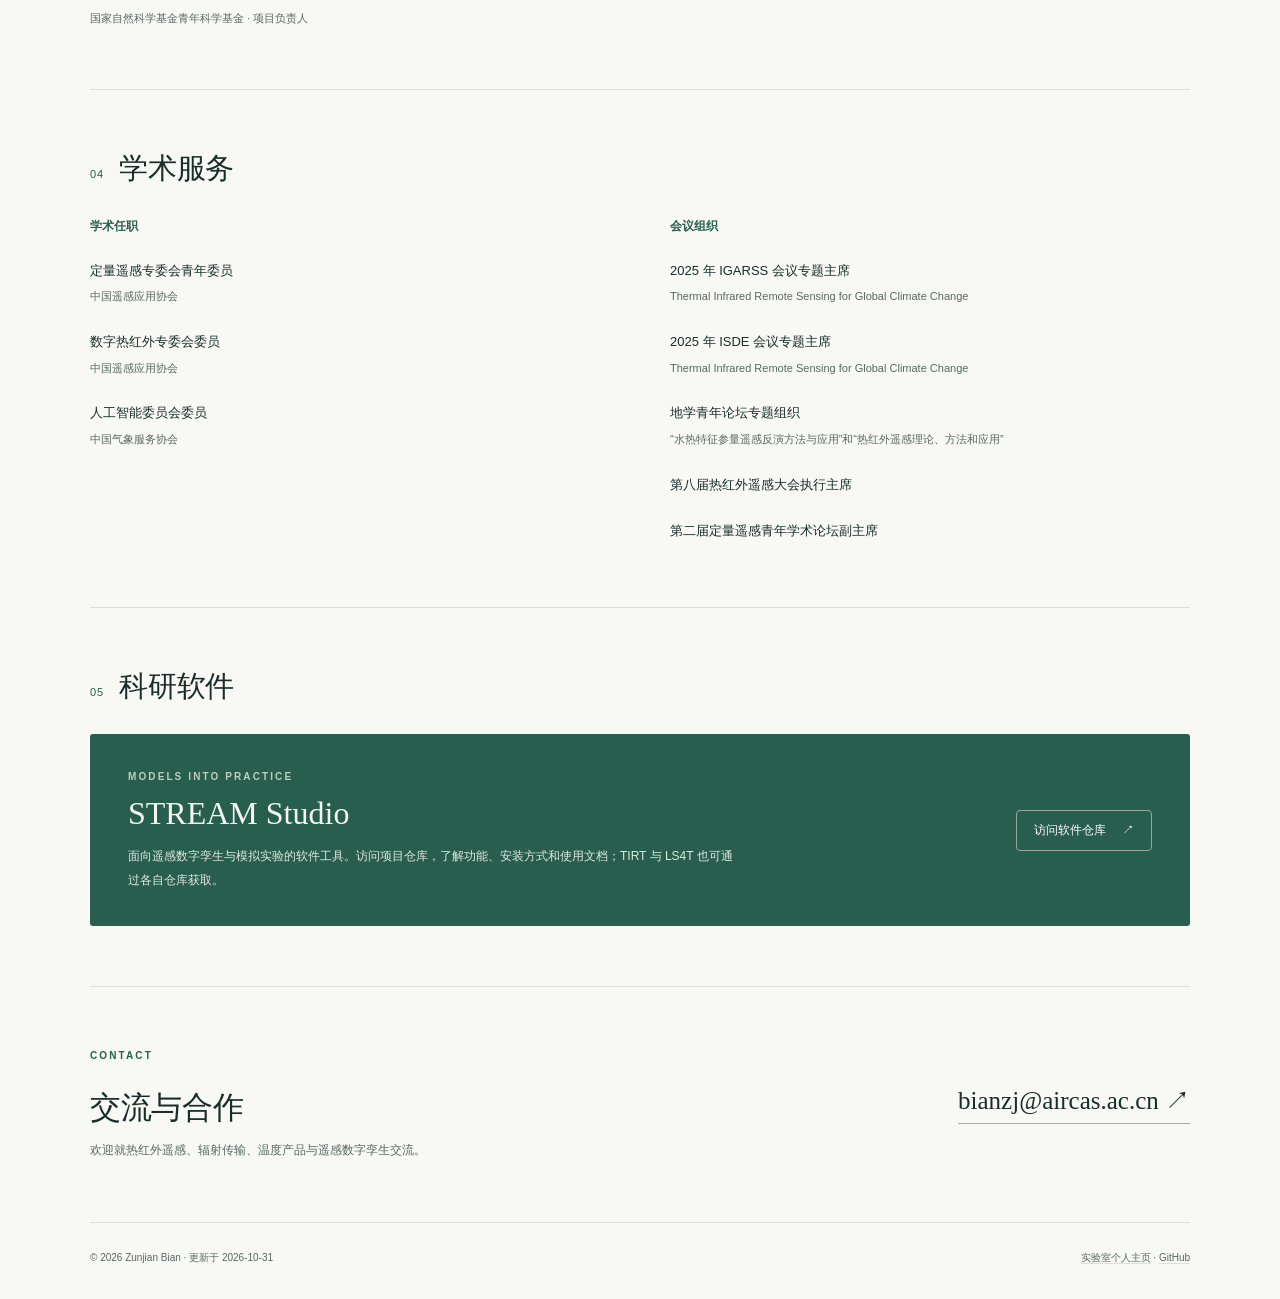
==== commit 98022c47: "Move updated achievements and project summary to the opening and remove paper lists" ====
--- a/index.html
+++ b/index.html
@@ -20,7 +20,7 @@
 <header class="header"><div class="wrap nav">
 <a class="brand" href="#main">Zunjian Bian<span>ACADEMIC PROFILE</span></a>
 <nav class="nav-links" aria-label="Main navigation">
-<a href="#research"><span class="zh">研究与论文</span><span class="en" lang="en">Research</span></a>
+<a href="#research"><span class="zh">研究方向</span><span class="en" lang="en">Research</span></a>
 <a href="#cv"><span class="zh">简历</span><span class="en" lang="en">CV</span></a>
 <a class="desktop-link" href="#service"><span class="zh">学术服务</span><span class="en" lang="en">Service</span></a>
 <a class="desktop-link" href="#software"><span class="zh">软件</span><span class="en" lang="en">Software</span></a>
@@ -44,10 +44,11 @@
 </div>
 <figure class="portrait"><div class="portrait-frame"><img src="assets/portrait.jpg" alt="卞尊健 Zunjian Bian" width="420" height="540" fetchpriority="high"></div><figcaption><span>BEIJING, CHINA</span><span>中国科学院 · CAS</span></figcaption></figure>
 </section>
+<div class="profile-overview" id="achievements"><p><span class="zh">共发表 SCI 论文48篇，第一/通讯作者发表 SCI 论文22篇，其中中国科学院一区/TOP 刊物论文17篇，包括 Remote Sensing of Environment（RSE）8篇（第一作者6篇、通讯作者2篇）、ISPRS Journal of Photogrammetry and Remote Sensing（ISPRS）1篇、IEEE Transactions on Geoscience and Remote Sensing（IEEE TGRS）7篇（第一作者4篇、通讯作者3篇）；第一作者出版专著1部《复杂地表热红外遥感模型：理论与方法》；第一发明人授权国家发明专利5项（共9项）；谷歌学术引用1400余次。</span><span class="en" lang="en">Published 48 SCI-indexed papers, including 22 as first or corresponding author. Of these, 17 appeared in journals classified as Q1 or TOP by the Chinese Academy of Sciences, including 8 in Remote Sensing of Environment (RSE; 6 as first author and 2 as corresponding author), 1 in ISPRS Journal of Photogrammetry and Remote Sensing, and 7 in IEEE Transactions on Geoscience and Remote Sensing (IEEE TGRS; 4 as first author and 3 as corresponding author). Published one monograph as first author, Thermal Infrared Remote Sensing Models for Complex Land Surfaces: Theory and Methods. Holds 9 granted Chinese invention patents, including 5 as first inventor, and has over 1,400 citations on Google Scholar.</span></p><p><span class="zh">主持国家自然科学基金2项（青年项目1项、面上项目1项）、省部级项目3项。参与国家自然科学基金委重点项目2项、国家重点研发项目2项、高分辨率对地观测重大专项等。</span><span class="en" lang="en">Served as principal investigator on 2 National Natural Science Foundation of China (NSFC) projects (1 Young Scientists Fund project and 1 General Program project) and 3 provincial or ministerial projects. Participated in 2 NSFC Key Program projects, 2 National Key R&amp;D Program projects, and projects under the major program for high-resolution Earth observation, among others.</span></p></div>
 <div class="topic-line" aria-label="Research interests"><span><span class="zh">辐射建模</span><span class="en" lang="en">RADIATIVE TRANSFER MODELING</span></span><span><span class="zh">温度反演</span><span class="en" lang="en">TEMPERATURE RETRIEVAL</span></span><span><span class="zh">数字孪生</span><span class="en" lang="en">DIGITAL TWINS</span></span></div>
 <section class="section" id="research">
 <span id="publications"></span>
-<div class="section-head"><div class="section-label"><span class="section-no">01</span><h2><span class="zh">研究方向与代表性论文</span><span class="en" lang="en">Research &amp; selected publications</span></h2></div></div>
+<div class="section-head"><div class="section-label"><span class="section-no">01</span><h2><span class="zh">研究方向</span><span class="en" lang="en">Research</span></h2></div></div>
 <nav class="research-nav" aria-label="Research areas"><a href="#research-modeling"><span class="zh">辐射建模</span><span class="en" lang="en">Radiative transfer modeling</span></a><a href="#research-retrieval"><span class="zh">温度反演</span><span class="en" lang="en">Temperature retrieval</span></a><a href="#research-twins"><span class="zh">数字孪生</span><span class="en" lang="en">Digital twins</span></a></nav>
 <section class="research-group" id="research-modeling" aria-labelledby="title-modeling">
 <div class="research-group-heading"><h3 id="title-modeling"><span class="zh">辐射建模</span><span class="en" lang="en">Radiative transfer modeling</span></h3><a class="method-name" href="https://github.com/bianzj/tirt">TIRT</a></div>
@@ -61,27 +62,21 @@
 <div class="result-panel" id="result-terrain" role="tabpanel" aria-labelledby="tab-terrain">
 <a class="research-image-link" href="assets/research/modeling-terrain-validation.png" target="_blank" rel="noopener" aria-label="Model errors over valley, ridge and peak scenes"><img src="assets/research/modeling-terrain-validation.png" alt="山谷、山脊和山峰场景的模型误差对比 / Model errors over valley, ridge and peak scenes" width="688" height="474" loading="lazy"></a>
 <p class="image-caption"><span class="zh">山谷、山脊、山峰场景的方向温度模拟误差对比</span><span class="en" lang="en">Directional temperature simulation errors over valley, ridge and peak scenes</span></p></div></div></div></figure><p class="image-hint"><span class="zh">点击图片查看原图</span><span class="en" lang="en">Select an image to view the original</span></p></div>
-<details class="paper-details"><summary class="group-paper-heading"><span><span class="zh">代表性论文</span><span class="en" lang="en">Selected publications</span></span><span class="paper-fold-meta"><span class="section-note"><span class="zh">10 篇</span><span class="en" lang="en">10 papers</span></span><span class="fold-label fold-closed"><span class="zh">展开</span><span class="en" lang="en">Show</span></span><span class="fold-label fold-open"><span class="zh">收起</span><span class="en" lang="en">Hide</span></span><span class="fold-icon" aria-hidden="true"></span></span></summary>
-<div class="group-papers"><article class="pub" data-category="modeling"><div class="pub-year">2025</div><div><h4><a href="https://doi.org/10.1016/j.rse.2025.114887">A line-spread kernel function for angular anisotropy in row-dominated heterogeneous scenarios</a></h4><div class="pub-authors">Lu, Y.; <strong>Bian, Z.</strong>; Pinnepalli, C.; Roujean, J.-L.; Irvine, M.; Sang, X.; Luo, X.; Li, H.; Du, Y.; Cao, B.; Xiao, Q.</div><div class="pub-journal"><em>Remote Sensing of Environment</em> · 328, 114887</div></div><a class="pub-link" href="https://doi.org/10.1016/j.rse.2025.114887" aria-label="DOI: A line-spread kernel function for angular anisotropy in row-dominated heterogeneous scenarios">↗</a></article><article class="pub" data-category="modeling"><div class="pub-year">2025</div><div><h4><a href="https://doi.org/10.1109/TGRS.2025.3530503">Evaluation of Three Modeling Frameworks of Thermal Infrared Radiative Transfer for Directional Anisotropies of Temperatures</a></h4><div class="pub-authors"><strong>Bian, Z.</strong>; Roujean, J. L.; Irvine, M.; Li, H.; Mo, F.; Chen, Y.; Cao, B.; Du, Y.; Xiao, Q.; Liu, Q.</div><div class="pub-journal"><em>IEEE Transactions on Geoscience and Remote Sensing</em> · 63, 5001315</div></div><a class="pub-link" href="https://doi.org/10.1109/TGRS.2025.3530503" aria-label="DOI: Evaluation of Three Modeling Frameworks of Thermal Infrared Radiative Transfer for Directional Anisotropies of Temperatures">↗</a></article><article class="pub" data-category="modeling"><div class="pub-year">2025</div><div><h4><a href="https://doi.org/10.1109/TGRS.2025.3606627">An Analytical Thermal Anisotropy Model Considering Roof Effect and Multiple Scattering in the Urban Canopy Over Sloping Terrain</a></h4><div class="pub-authors">Sang, X.; Luo, X.; <strong>Bian, Z.</strong>; Cao, B.; Zhu, P.; Peng, Y.; Fan, T.</div><div class="pub-journal"><em>IEEE Transactions on Geoscience and Remote Sensing</em> · 63, 5007917</div></div><a class="pub-link" href="https://doi.org/10.1109/TGRS.2025.3606627" aria-label="DOI: An Analytical Thermal Anisotropy Model Considering Roof Effect and Multiple Scattering in the Urban Canopy Over Sloping Terrain">↗</a></article><article class="pub" data-category="modeling"><div class="pub-year">2024</div><div><h4><a href="https://doi.org/10.1016/j.rse.2023.113948">An analytical urban temperature model with building heterogeneity using geometric optical theory</a></h4><div class="pub-authors"><strong>Bian, Z.</strong>; Fan, T.; Roujean, J.-L.; Wang, D.; Irvine, M.; Wu, S.; Cao, B.; Li, H.; Du, Y.; Xiao, Q.; Liu, Q.</div><div class="pub-journal"><em>Remote Sensing of Environment</em> · 301, 113948</div></div><a class="pub-link" href="https://doi.org/10.1016/j.rse.2023.113948" aria-label="DOI: An analytical urban temperature model with building heterogeneity using geometric optical theory">↗</a></article><article class="pub" data-category="modeling"><div class="pub-year">2024</div><div><h4><a href="https://doi.org/10.34133/remotesensing.0226">Modeling the Topographic Effect on Directional Anisotropies of Land Surface Temperature from Thermal Remote Sensing</a></h4><div class="pub-authors">Fan, T.; Wen, J.; Jiao, Z.; <strong>Bian, Z.</strong>; Zhong, S.; Zhu, W.; Cao, B.; Li, H.; Du, Y.; Xiao, Q.; Liu, Q.</div><div class="pub-journal"><em>Journal of Remote Sensing</em> · 4, 0226</div></div><a class="pub-link" href="https://doi.org/10.34133/remotesensing.0226" aria-label="DOI: Modeling the Topographic Effect on Directional Anisotropies of Land Surface Temperature from Thermal Remote Sensing">↗</a></article><article class="pub" data-category="modeling"><div class="pub-year">2022</div><div><h4><a href="https://doi.org/10.1016/j.rse.2021.112749">A TIR forest reflectance and transmittance (FRT) model for directional temperatures with structural and thermal stratification</a></h4><div class="pub-authors"><strong>Bian, Z.</strong>; Wu, S.; Roujean, J.-L.; Cao, B.; Li, H.; Yin, G.; Du, Y.; Xiao, Q.; Liu, Q.</div><div class="pub-journal"><em>Remote Sensing of Environment</em> · 268, 112749</div></div><a class="pub-link" href="https://doi.org/10.1016/j.rse.2021.112749" aria-label="DOI: A TIR forest reflectance and transmittance (FRT) model for directional temperatures with structural and thermal stratification">↗</a></article><article class="pub" data-category="modeling"><div class="pub-year">2021</div><div><h4><a href="https://doi.org/10.1109/TGRS.2020.3011157">The Effects of Tree Trunks on the Directional Emissivity and Brightness Temperatures of a Leaf-Off Forest Using a Geometric Optical Model</a></h4><div class="pub-authors"><strong>Bian, Z.</strong>; Cao, B.; Li, H.; Du, Y.; Fan, W.; Xiao, Q.; Liu, Q.</div><div class="pub-journal"><em>IEEE Transactions on Geoscience and Remote Sensing</em> · 59(6), 5370-5386</div></div><a class="pub-link" href="https://doi.org/10.1109/TGRS.2020.3011157" aria-label="DOI: The Effects of Tree Trunks on the Directional Emissivity and Brightness Temperatures of a Leaf-Off Forest Using a Geometric Optical Model">↗</a></article><article class="pub" data-category="modeling"><div class="pub-year">2021</div><div><h4><a href="https://doi.org/10.1016/j.rse.2020.112150">Modeling the directional anisotropy of fine-scale TIR emissions over tree and crop canopies based on UAV measurements</a></h4><div class="pub-authors"><strong>Bian, Z.</strong>; Roujean, J.-L.; Cao, B.; Du, Y.; Li, H.; Gamet, P.; Fang, J.; Xiao, Q.; Liu, Q.</div><div class="pub-journal"><em>Remote Sensing of Environment</em> · 252, 112150</div></div><a class="pub-link" href="https://doi.org/10.1016/j.rse.2020.112150" aria-label="DOI: Modeling the directional anisotropy of fine-scale TIR emissions over tree and crop canopies based on UAV measurements">↗</a></article><article class="pub" data-category="modeling"><div class="pub-year">2020</div><div><h4><a href="https://doi.org/10.1016/j.isprsjprs.2019.12.004">A semi-empirical approach for modeling the vegetation thermal infrared directional anisotropy of canopies based on using vegetation indices</a></h4><div class="pub-authors"><strong>Bian, Z.</strong>; Roujean, J.-L.; Lagouarde, J.-P.; Cao, B.; Li, H.; Du, Y.; Liu, Q.; Xiao, Q.; Liu, Q.</div><div class="pub-journal"><em>ISPRS Journal of Photogrammetry and Remote Sensing</em> · 160, 136-148</div></div><a class="pub-link" href="https://doi.org/10.1016/j.isprsjprs.2019.12.004" aria-label="DOI: A semi-empirical approach for modeling the vegetation thermal infrared directional anisotropy of canopies based on using vegetation indices">↗</a></article><article class="pub" data-category="modeling"><div class="pub-year">2018</div><div><h4><a href="https://doi.org/10.1016/j.rse.2018.03.010">An analytical four-component directional brightness temperature model for crop and forest canopies</a></h4><div class="pub-authors"><strong>Bian, Z.</strong>; Cao, B.; Li, H.; Du, Y.; Lagouarde, J.-P.; Xiao, Q.; Liu, Q.</div><div class="pub-journal"><em>Remote Sensing of Environment</em> · 209, 731-746</div></div><a class="pub-link" href="https://doi.org/10.1016/j.rse.2018.03.010" aria-label="DOI: An analytical four-component directional brightness temperature model for crop and forest canopies">↗</a></article></div>
-</details>
+
 </section><section class="research-group" id="research-retrieval" aria-labelledby="title-retrieval">
 <div class="research-group-heading"><h3 id="title-retrieval"><span class="zh">温度反演</span><span class="en" lang="en">Temperature retrieval</span></h3><a class="method-name" href="https://github.com/bianzj/ls4t">LS4T</a></div>
 <p class="research-question"><strong><span class="zh">像元内地物真实物理温度反演方法不足</span><span class="en" lang="en">Methods for retrieving the true physical temperatures of surface components within a pixel remain insufficient.</span></strong></p>
 <div class="research-overview"><p class="research-summary"><span class="zh">权衡反演信息量与稳定性，提出了三组分温度反演方法，考虑热点效应降低了反演噪声；基于贝叶斯优化理论，提出了热辐射角度效应、空间相关与温差约束结合的组分温度反演方法，研制首套全球尺度长时序组分温度产品。</span><span class="en" lang="en">Balanced retrieval information and stability to develop a three-component temperature retrieval method, incorporating hotspot effects to reduce retrieval noise. Based on Bayesian optimization, developed a component temperature retrieval method that combines thermal radiation angular effects, spatial correlation, and temperature difference constraints, and produced the first global component temperature product with a long time series.</span></p></div>
 <div class="research-visuals"><figure class="research-visual schematic"><figcaption><span class="zh">机理示意</span><span class="en" lang="en">Method schematic</span><span><span class="zh">多信息协同组分温度反演</span><span class="en" lang="en">Component temperature retrieval with combined information</span></span></figcaption><div class="visual-image"><div class="result-gallery" data-gallery><div class="result-tabs" role="tablist" aria-label="Retrieval methods and observations"><button type="button" role="tab" id="tab-retrieval-method-overview" aria-controls="result-retrieval-method-overview" aria-selected="true" tabindex="0"><span class="zh">方法示意</span><span class="en" lang="en">Method</span></button><button type="button" role="tab" id="tab-retrieval-method-thermal" aria-controls="result-retrieval-method-thermal" aria-selected="false" tabindex="-1"><span class="zh">热成像</span><span class="en" lang="en">Thermal image</span></button></div><div class="result-panel" id="result-retrieval-method-overview" role="tabpanel" aria-labelledby="tab-retrieval-method-overview"><a class="research-image-link" href="assets/research/retrieval-schematic.png" target="_blank" rel="noopener" aria-label="Hotspot effects, multipixel information and temperature difference constraints"><img src="assets/research/retrieval-schematic.png" alt="热点效应、多像元信息与温差约束 / Hotspot effects, multipixel information and temperature difference constraints" width="954" height="600" loading="lazy"></a><p class="image-caption"><span class="zh">热点效应、多像元信息与温差约束</span><span class="en" lang="en">Hotspot effects, multipixel information and temperature difference constraints</span></p></div><div class="result-panel" id="result-retrieval-method-thermal" role="tabpanel" aria-labelledby="tab-retrieval-method-thermal"><a class="research-image-link" href="assets/research/retrieval-thermal-observation.png" target="_blank" rel="noopener" aria-label="Surface thermal imagery and angular variations in thermal radiation"><img src="assets/research/retrieval-thermal-observation.png" alt="地表热成像与热辐射角度变化示例 / Surface thermal imagery and angular variations in thermal radiation" width="758" height="570" loading="lazy"></a><p class="image-caption"><span class="zh">地表热成像与热辐射角度变化示例</span><span class="en" lang="en">Surface thermal imagery and angular variations in thermal radiation</span></p></div></div></div></figure><figure class="research-visual result"><figcaption><span class="zh">研究成果</span><span class="en" lang="en">Research results</span><span><span class="zh">组分温度产品与验证</span><span class="en" lang="en">Component temperature products and evaluation</span></span></figcaption><div class="visual-image"><div class="result-gallery" data-gallery><div class="result-tabs" role="tablist" aria-label="Temperature products and evaluation"><button type="button" role="tab" id="tab-retrieval-result-products" aria-controls="result-retrieval-result-products" aria-selected="true" tabindex="0"><span class="zh">温度产品</span><span class="en" lang="en">Products</span></button><button type="button" role="tab" id="tab-retrieval-result-validation" aria-controls="result-retrieval-result-validation" aria-selected="false" tabindex="-1"><span class="zh">精度验证</span><span class="en" lang="en">Evaluation</span></button></div><div class="result-panel" id="result-retrieval-result-products" role="tabpanel" aria-labelledby="tab-retrieval-result-products"><a class="research-image-link" href="assets/research/retrieval-products.png" target="_blank" rel="noopener" aria-label="Global and regional component temperature products from AATSR, SLSTR and MSG"><img src="assets/research/retrieval-products.png" alt="AATSR、SLSTR、MSG 全球与区域组分温度产品 / Global and regional component temperature products from AATSR, SLSTR and MSG" width="1890" height="886" loading="lazy"></a><p class="image-caption"><span class="zh">AATSR、SLSTR、MSG 全球与区域组分温度产品</span><span class="en" lang="en">Global and regional component temperature products from AATSR, SLSTR and MSG</span></p></div><div class="result-panel" id="result-retrieval-result-validation" role="tabpanel" aria-labelledby="tab-retrieval-result-validation"><a class="research-image-link" href="assets/research/retrieval-component-validation.png" target="_blank" rel="noopener" aria-label="Evaluation of soil and vegetation component temperatures and comparison with mean temperatures"><img src="assets/research/retrieval-component-validation.png" alt="土壤与植被组分温度验证及与平均温度的对比 / Evaluation of soil and vegetation component temperatures and comparison with mean temperatures" width="596" height="564" loading="lazy"></a><p class="image-caption"><span class="zh">土壤与植被组分温度验证及与平均温度的对比</span><span class="en" lang="en">Evaluation of soil and vegetation component temperatures and comparison with mean temperatures</span></p></div></div></div></figure><p class="image-hint"><span class="zh">点击图片查看原图</span><span class="en" lang="en">Select an image to view the original</span></p></div>
-<details class="paper-details"><summary class="group-paper-heading"><span><span class="zh">代表性论文</span><span class="en" lang="en">Selected publications</span></span><span class="paper-fold-meta"><span class="section-note"><span class="zh">6 篇</span><span class="en" lang="en">6 papers</span></span><span class="fold-label fold-closed"><span class="zh">展开</span><span class="en" lang="en">Show</span></span><span class="fold-label fold-open"><span class="zh">收起</span><span class="en" lang="en">Hide</span></span><span class="fold-icon" aria-hidden="true"></span></span></summary>
-<div class="group-papers"><article class="pub" data-category="retrieval"><div class="pub-year">2025</div><div><h4><a href="https://doi.org/10.1016/j.rse.2025.114794">Improved satellite-scale land surface temperature components retrieval with hotspot effect correction and temperature difference constraints</a></h4><div class="pub-authors">Lu, Y.; <strong>Bian, Z.</strong>; Roujean, J.-L.; Li, H.; Göttsche, F. M.; Huang, Y.; Fan, T.; Cao, B.; Du, Y.; Xiao, Q.</div><div class="pub-journal"><em>Remote Sensing of Environment</em> · 326, 114794</div></div><a class="pub-link" href="https://doi.org/10.1016/j.rse.2025.114794" aria-label="DOI: Improved satellite-scale land surface temperature components retrieval with hotspot effect correction and temperature difference constraints">↗</a></article><article class="pub" data-category="retrieval"><div class="pub-year">2025</div><div><h4><a href="https://doi.org/10.1109/TGRS.2025.3642823">Land Surface Temperature Retrieval Method From UAV Images Considering Heterogeneous Structure</a></h4><div class="pub-authors">Li, J.; <strong>Bian, Z.</strong>; Li, H.; Huang, H.; Cao, B.; Xiao, Q.</div><div class="pub-journal"><em>IEEE Transactions on Geoscience and Remote Sensing</em> · 63, 5010917</div></div><a class="pub-link" href="https://doi.org/10.1109/TGRS.2025.3642823" aria-label="DOI: Land Surface Temperature Retrieval Method From UAV Images Considering Heterogeneous Structure">↗</a></article><article class="pub" data-category="retrieval"><div class="pub-year">2024</div><div><h4><a href="https://doi.org/10.1109/TGRS.2024.3398067">A Consistency Analysis of Land Surface Temperatures Retrieved From Several Polar-Orbiting Satellite Observations</a></h4><div class="pub-authors">Zhong, S.; Li, H.; <strong>Bian, Z.</strong>; Liu, Q.; Du, Y.; Cao, B.; Xiao, Q.</div><div class="pub-journal"><em>IEEE Transactions on Geoscience and Remote Sensing</em> · 62, 5004116</div></div><a class="pub-link" href="https://doi.org/10.1109/TGRS.2024.3398067" aria-label="DOI: A Consistency Analysis of Land Surface Temperatures Retrieved From Several Polar-Orbiting Satellite Observations">↗</a></article><article class="pub" data-category="retrieval"><div class="pub-year">2023</div><div><h4><a href="https://doi.org/10.1016/j.rse.2022.113330">An angular normalization method for temperature vegetation dryness index (TVDI) in monitoring agricultural drought</a></h4><div class="pub-authors"><strong>Bian, Z.</strong>; Roujean, J.; Fan, T.; Dong, Y.; Hu, T.; Cao, B.; Li, H.; Du, Y.; Xiao, Q.; Liu, Q.</div><div class="pub-journal"><em>Remote Sensing of Environment</em> · 284, 113330</div></div><a class="pub-link" href="https://doi.org/10.1016/j.rse.2022.113330" aria-label="DOI: An angular normalization method for temperature vegetation dryness index (TVDI) in monitoring agricultural drought">↗</a></article><article class="pub" data-category="retrieval"><div class="pub-year">2020</div><div><h4><a href="https://doi.org/10.1109/JSTARS.2020.3024190">Retrieving Soil and Vegetation Temperatures From Dual-Angle and Multipixel Satellite Observations</a></h4><div class="pub-authors"><strong>Bian, Z.</strong>; Li, H.; Göttsche, F. M.; Li, R.; Du, Y.; Ren, H.; Cao, B.; Xiao, Q.; Liu, Q.</div><div class="pub-journal"><em>IEEE Journal of Selected Topics in Applied Earth Observations and Remote Sensing</em> · 13, 5536-5549</div></div><a class="pub-link" href="https://doi.org/10.1109/JSTARS.2020.3024190" aria-label="DOI: Retrieving Soil and Vegetation Temperatures From Dual-Angle and Multipixel Satellite Observations">↗</a></article><article class="pub" data-category="retrieval"><div class="pub-year">2016</div><div><h4><a href="https://doi.org/10.1109/TGRS.2016.2547961">Retrieval of Leaf, Sunlit Soil, and Shaded Soil Component Temperatures Using Airborne Thermal Infrared Multiangle Observations</a></h4><div class="pub-authors"><strong>Bian, Z.</strong>; Xiao, Q.; Cao, B.; Du, Y.; Li, H.; Wang, H.; Liu, Q.; Liu, Q.</div><div class="pub-journal"><em>IEEE Transactions on Geoscience and Remote Sensing</em> · 54(8), 4660-4671</div></div><a class="pub-link" href="https://doi.org/10.1109/TGRS.2016.2547961" aria-label="DOI: Retrieval of Leaf, Sunlit Soil, and Shaded Soil Component Temperatures Using Airborne Thermal Infrared Multiangle Observations">↗</a></article></div>
-</details>
+
 </section><section class="research-group" id="research-twins" aria-labelledby="title-twins">
 <div class="research-group-heading"><h3 id="title-twins"><span class="zh">数字孪生</span><span class="en" lang="en">Digital twins</span></h3><a class="method-name" href="https://github.com/bianzj/streamstudio">STREAM</a></div>
 <p class="research-question"><strong><span class="zh">面向真实地表状况和典型应用的热红外遥感传感器指标优化仿真论证体系缺失</span><span class="en" lang="en">A simulation framework for optimizing and assessing thermal infrared remote sensing sensor specifications under real surface conditions and representative applications is lacking.</span></strong></p>
 <div class="research-overview"><p class="research-summary"><span class="zh">以组分温度作为桥梁，耦合辐射传输模型与能量平衡过程，创建了热红外遥感动态模拟数字孪生系统 <em>STREAM</em>，实现了热辐射“时空角”多维耦合模拟；研发全要素耦合的在轨成像模拟系统，论证并提出了传感器波段和角度优选方案。</span><span class="en" lang="en">Used component temperatures to link radiative transfer models with energy balance processes, creating <em>STREAM</em>, a digital twin system for dynamic thermal infrared remote sensing simulation that couples temporal, spatial, and angular variations in thermal radiation. Developed a fully coupled system for simulating satellite imaging in orbit, and evaluated and proposed preferred sensor spectral bands and viewing angles.</span></p></div>
 <div class="research-visuals"><figure class="research-visual schematic"><figcaption><span class="zh">机理与模拟</span><span class="en" lang="en">Model &amp; simulation</span><span><span class="zh">过程耦合与地表温度空间模拟</span><span class="en" lang="en">Process coupling and spatial simulation of land surface temperature</span></span></figcaption><div class="visual-image"><div class="result-gallery" data-gallery><div class="result-tabs" role="tablist" aria-label="Digital twin processes and spatial simulation"><button type="button" role="tab" id="tab-twins-method-process" aria-controls="result-twins-method-process" aria-selected="true" tabindex="0"><span class="zh">耦合示意</span><span class="en" lang="en">Coupled processes</span></button><button type="button" role="tab" id="tab-twins-method-landsat" aria-controls="result-twins-method-landsat" aria-selected="false" tabindex="-1"><span class="zh">空间对比</span><span class="en" lang="en">Spatial comparison</span></button></div><div class="result-panel" id="result-twins-method-process" role="tabpanel" aria-labelledby="tab-twins-method-process"><a class="research-image-link" href="assets/research/twins-schematic.png" target="_blank" rel="noopener" aria-label="Coupled surface, atmosphere, orbit and sensor processes"><img src="assets/research/twins-schematic.png" alt="地表—大气—轨道—传感器耦合示意 / Coupled surface, atmosphere, orbit and sensor processes" width="858" height="468" loading="lazy"></a><p class="image-caption"><span class="zh">地表—大气—轨道—传感器耦合示意</span><span class="en" lang="en">Coupled surface, atmosphere, orbit and sensor processes</span></p></div><div class="result-panel" id="result-twins-method-landsat" role="tabpanel" aria-labelledby="tab-twins-method-landsat"><a class="research-image-link" href="assets/research/twins-landsat-comparison.png" target="_blank" rel="noopener" aria-label="Spatial comparison of Landsat and STREAM land surface temperatures"><img src="assets/research/twins-landsat-comparison.png" alt="Landsat 与 STREAM 地表温度空间对比 / Spatial comparison of Landsat and STREAM land surface temperatures" width="654" height="346" loading="lazy"></a><p class="image-caption"><span class="zh">Landsat 与 STREAM 地表温度空间对比</span><span class="en" lang="en">Spatial comparison of Landsat and STREAM land surface temperatures</span></p></div></div></div></figure><figure class="research-visual result"><figcaption><span class="zh">研究成果</span><span class="en" lang="en">Research results</span><span><span class="zh">StreamSensor 系统与模拟验证</span><span class="en" lang="en">StreamSensor system and simulation evaluation</span></span></figcaption><div class="visual-image"><div class="result-gallery" data-gallery><div class="result-tabs" role="tablist" aria-label="Digital twin system and evaluation"><button type="button" role="tab" id="tab-twins-result-system" aria-controls="result-twins-result-system" aria-selected="true" tabindex="0"><span class="zh">卫星论证</span><span class="en" lang="en">Mission assessment</span></button><button type="button" role="tab" id="tab-twins-result-landcover" aria-controls="result-twins-result-landcover" aria-selected="false" tabindex="-1"><span class="zh">分地类验证</span><span class="en" lang="en">Land cover</span></button></div><div class="result-panel" id="result-twins-result-system" role="tabpanel" aria-labelledby="tab-twins-result-system"><a class="research-image-link" href="assets/research/streamsensor-system.png" target="_blank" rel="noopener" aria-label="StreamSensor satellite orbit, observation geometry and imaging simulation interface"><img src="assets/research/streamsensor-system.png" alt="StreamSensor 卫星轨道、观测几何与成像模拟界面 / StreamSensor satellite orbit, observation geometry and imaging simulation interface" width="940" height="550" loading="lazy"></a><p class="image-caption"><span class="zh">StreamSensor 卫星轨道、观测几何与成像模拟界面</span><span class="en" lang="en">StreamSensor satellite orbit, observation geometry and imaging simulation interface</span></p></div><div class="result-panel" id="result-twins-result-landcover" role="tabpanel" aria-labelledby="tab-twins-result-landcover"><a class="research-image-link" href="assets/research/twins-landcover-evaluation.png" target="_blank" rel="noopener" aria-label="Bias and RMSE of STREAM, ERA5 and GLDAS across land cover types"><img src="assets/research/twins-landcover-evaluation.png" alt="不同地类下 STREAM、ERA5 与 GLDAS 的 Bias 和 RMSE 对比 / Bias and RMSE of STREAM, ERA5 and GLDAS across land cover types" width="620" height="348" loading="lazy"></a><p class="image-caption"><span class="zh">不同地类下 STREAM、ERA5 与 GLDAS 的 Bias 和 RMSE 对比</span><span class="en" lang="en">Bias and RMSE of STREAM, ERA5 and GLDAS across land cover types</span></p></div></div></div></figure><p class="image-hint"><span class="zh">点击图片查看原图</span><span class="en" lang="en">Select an image to view the original</span></p></div>
-<details class="paper-details"><summary class="group-paper-heading"><span><span class="zh">代表性论文</span><span class="en" lang="en">Selected publications</span></span><span class="paper-fold-meta"><span class="section-note"><span class="zh">9 篇</span><span class="en" lang="en">9 papers</span></span><span class="fold-label fold-closed"><span class="zh">展开</span><span class="en" lang="en">Show</span></span><span class="fold-label fold-open"><span class="zh">收起</span><span class="en" lang="en">Hide</span></span><span class="fold-icon" aria-hidden="true"></span></span></summary>
-<div class="group-papers"><article class="pub" data-category="twins"><div class="pub-year">2026</div><div><h4><a href="https://doi.org/10.1016/j.rse.2026.115635">A global system for monitoring radiative transfer and directional temperatures over heterogeneous surfaces</a></h4><div class="pub-authors">Zhong, S.; <strong>Bian, Z.</strong>; Roujean, J.-L.; Liu, Q.; Cheng, J.; Du, Y.; Li, H.; Wen, J.; Xiao, Q.</div><div class="pub-journal"><em>Remote Sensing of Environment</em> · 346, 115635</div></div><a class="pub-link" href="https://doi.org/10.1016/j.rse.2026.115635" aria-label="DOI: A global system for monitoring radiative transfer and directional temperatures over heterogeneous surfaces">↗</a></article><article class="pub" data-category="twins"><div class="pub-year">2025</div><div><h4><a href="https://doi.org/10.1016/j.jag.2025.104763">STREAM: a system for tracing radiative transfer and energy balance in heterogeneous surfaces</a></h4><div class="pub-authors">Fan, T.; <strong>Bian, Z.</strong>; Roujean, J.-L.; Huang, H.; Li, H.; Bai, J.; Cao, B.; Du, Y.; Xiao, Q.; Liu, Q.</div><div class="pub-journal"><em>International Journal of Applied Earth Observation and Geoinformation</em> · 142, 104763</div></div><a class="pub-link" href="https://doi.org/10.1016/j.jag.2025.104763" aria-label="DOI: STREAM: a system for tracing radiative transfer and energy balance in heterogeneous surfaces">↗</a></article><article class="pub" data-category="twins"><div class="pub-year">2024</div><div><h4><a href="https://doi.org/10.1016/j.rse.2024.114357">An integrated method for angular and temporal reconstruction of land surface temperatures</a></h4><div class="pub-authors"><strong>Bian, Z.</strong>; Zhong, S.; Roujean, J.-L.; Liu, X.; Duan, S.; Li, H.; Cao, B.; Li, R.; Du, Y.; Xiao, Q.; Liu, Q.</div><div class="pub-journal"><em>Remote Sensing of Environment</em> · 313, 114357</div></div><a class="pub-link" href="https://doi.org/10.1016/j.rse.2024.114357" aria-label="DOI: An integrated method for angular and temporal reconstruction of land surface temperatures">↗</a></article><article class="pub" data-category="twins"><div class="pub-year">2023</div><div><h4><a href="https://doi.org/10.11834/jrs.20232247"><span class="zh">关于遥感实验场数字孪生体构建的思考</span><span class="en" lang="en">Digital twin of remote sensing experiment field： Theory and key technology</span></a></h4><div class="pub-authors"><span class="zh">肖青；黄华国；<strong>卞尊健</strong>；漆建波；杜永明；李嘉昕；闻建光；谢东辉；柏军华；曹彪；宫宝昌；周翔；柳钦火</span><span class="en" lang="en">Xiao, Q.; Huang, H.; <strong>Bian, Z.</strong>; Qi, J.; Du, Y.; Li, J.; Wen, J.; Xie, D.; Bai, J.; Cao, B.; Gong, B.; Zhou, X.; Liu, Q.</span></div><div class="pub-journal"><em><span class="zh">遥感学报</span><span class="en" lang="en">National Remote Sensing Bulletin</span></em> · 27(3), 584-598</div></div><a class="pub-link" href="https://doi.org/10.11834/jrs.20232247" aria-label="DOI: Digital twin of remote sensing experiment field： Theory and key technology">↗</a></article><article class="pub" data-category="twins"><div class="pub-year">2022</div><div><h4><a href="https://doi.org/10.3390/rs14143385">Comparison between Physical and Empirical Methods for Simulating Surface Brightness Temperature Time Series</a></h4><div class="pub-authors"><strong>Bian, Z.</strong>; Lu, Y.; Du, Y.; Zhao, W.; Cao, B.; Hu, T.; Li, R.; Li, H.; Xiao, Q.; Liu, Q.</div><div class="pub-journal"><em>Remote Sensing</em> · 14(14), 3385</div></div><a class="pub-link" href="https://doi.org/10.3390/rs14143385" aria-label="DOI: Comparison between Physical and Empirical Methods for Simulating Surface Brightness Temperature Time Series">↗</a></article><article class="pub" data-category="twins"><div class="pub-year">2022</div><div><h4><a href="https://doi.org/10.1109/LGRS.2022.3206312">A GPU-Based Solution for Ray Tracing 3-D Radiative Transfer Model for Optical and Thermal Images</a></h4><div class="pub-authors"><strong>Bian, Z.</strong>; Qi, J.; Gastellu-Etchegorry, J. P.; Roujean, J. L.; Cao, B.; Li, H.; Du, Y.; Xiao, Q.; Liu, Q.</div><div class="pub-journal"><em>IEEE Geoscience and Remote Sensing Letters</em> · 19, 2507005</div></div><a class="pub-link" href="https://doi.org/10.1109/LGRS.2022.3206312" aria-label="DOI: A GPU-Based Solution for Ray Tracing 3-D Radiative Transfer Model for Optical and Thermal Images">↗</a></article><article class="pub" data-category="twins"><div class="pub-year">2021</div><div><h4><a href="https://doi.org/10.11834/jrs.20219274"><span class="zh">光学遥感三维计算机模拟模型的研究进展与应用</span><span class="en" lang="en">A review on the development and application of three dimensional computer simulation mode of optical remote sensing</span></a></h4><div class="pub-authors"><span class="zh"><strong>卞尊健</strong>；漆建波；吴胜标；王雨生；刘守阳；徐保东；杜永明；曹彪；历华；黄华国；肖青；柳钦火</span><span class="en" lang="en"><strong>Bian, Z.</strong>; Qi, J.; Wu, S.; Wang, Y.; Liu, S.; Xu, B.; Du, Y.; Cao, B.; Li, H.; Huang, H.; Xiao, Q.; Liu, Q.</span></div><div class="pub-journal"><em><span class="zh">遥感学报</span><span class="en" lang="en">National Remote Sensing Bulletin</span></em> · 25(2), 559-576</div></div><a class="pub-link" href="https://doi.org/10.11834/jrs.20219274" aria-label="DOI: A review on the development and application of three dimensional computer simulation mode of optical remote sensing">↗</a></article><article class="pub" data-category="twins"><div class="pub-year">2018</div><div><h4><a href="https://doi.org/10.3390/rs10050736">Modeling the Distributions of Brightness Temperatures of a Cropland Study Area Using a Model that Combines Fast Radiosity and Energy Budget Methods</a></h4><div class="pub-authors"><strong>Bian, Z.</strong>; Cao, B.; Li, H.; Du, Y.; Huang, H.; Xiao, Q.; Liu, Q.</div><div class="pub-journal"><em>Remote Sensing</em> · 10(5), 736</div></div><a class="pub-link" href="https://doi.org/10.3390/rs10050736" aria-label="DOI: Modeling the Distributions of Brightness Temperatures of a Cropland Study Area Using a Model that Combines Fast Radiosity and Energy Budget Methods">↗</a></article><article class="pub" data-category="twins"><div class="pub-year">2017</div><div><h4><a href="https://doi.org/10.1109/TGRS.2017.2719098">Modeling the Temporal Variability of Thermal Emissions From Row-Planted Scenes Using a Radiosity and Energy Budget Method</a></h4><div class="pub-authors"><strong>Bian, Z.</strong>; Du, Y.; Li, H.; Cao, B.; Huang, H.; Xiao, Q.; Liu, Q.</div><div class="pub-journal"><em>IEEE Transactions on Geoscience and Remote Sensing</em> · 55(10), 6010-6026</div></div><a class="pub-link" href="https://doi.org/10.1109/TGRS.2017.2719098" aria-label="DOI: Modeling the Temporal Variability of Thermal Emissions From Row-Planted Scenes Using a Radiosity and Energy Budget Method">↗</a></article></div>
-</details>
+
 </section>
-<aside class="achievement-overview" id="achievements" aria-labelledby="achievements-title"><h3 id="achievements-title"><span class="zh">论文与专利成果</span><span class="en" lang="en">Publications &amp; patents</span></h3><p><span class="zh">围绕辐射建模、温度反演与数字孪生，在 Remote Sensing of Environment、ISPRS Journal of Photogrammetry and Remote Sensing、IEEE Transactions on Geoscience and Remote Sensing 等期刊发表 SCI 学术论文 40余篇；获授权国家发明专利 9 项，其中第一发明人 5 项。本页按三个研究方向选列代表性论文 25 篇。</span><span class="en" lang="en">Published 40+ SCI-indexed papers on radiative transfer modeling, temperature retrieval and digital twins, including work in Remote Sensing of Environment, ISPRS Journal of Photogrammetry and Remote Sensing, and IEEE Transactions on Geoscience and Remote Sensing. Named as an inventor on 9 granted Chinese invention patents, including 5 as first inventor. This page presents 25 selected publications across the three research areas.</span></p><div class="achievement-numbers"><div><strong><span class="zh">40余</span><span class="en" lang="en">40+</span></strong><span><span class="zh">SCI 学术论文</span><span class="en" lang="en">SCI-indexed papers</span></span></div><div><strong>9</strong><span><span class="zh">授权发明专利</span><span class="en" lang="en">Granted invention patents</span></span></div><div><strong>5</strong><span><span class="zh">第一发明人专利</span><span class="en" lang="en">Patents as first inventor</span></span></div></div></aside>
+
 </section>
 <section class="section" id="cv">
 <div class="section-head"><div class="section-label"><span class="section-no">02</span><h2><span class="zh">教育与工作经历</span><span class="en" lang="en">Experience &amp; education</span></h2></div></div>
--- a/assets/site.css
+++ b/assets/site.css
@@ -16,3 +16,7 @@
 
 @media(max-width:640px){.research-nav{gap:7px;margin-bottom:25px}.research-nav a{font-size:11px;padding:5px 10px}.research-group{margin-top:34px;padding-top:23px;scroll-margin-top:0}.research-group h3{font-size:24px}.research-group-heading{margin-bottom:18px;gap:10px}.method-name{font-size:16px}.contribution-box{padding:16px 15px;margin-bottom:22px}.contributions{padding-left:18px}.contributions li{font-size:13px;line-height:1.95;padding-left:3px}.contributions li+li{margin-top:12px}.group-paper-heading{gap:10px;font-size:11px}.group-paper-heading .section-note{font-size:9px}}
 @media print{.research-nav{display:none}.research-group{padding-top:14px;margin-top:24px}.research-group-heading{margin-bottom:10px;break-after:avoid}.research-group h3{font-size:17px}.method-name{font-size:13px}.contribution-box{padding:10px 14px;margin-bottom:12px;break-inside:avoid;background:transparent;border-left-width:2px}.contributions li{font-size:10px;line-height:1.6}.contributions li+li{margin-top:6px}.group-paper-heading{font-size:10px;break-after:avoid}.group-paper-heading .section-note{font-size:8px}}
+
+.profile-overview{padding:0 0 42px;scroll-margin-top:100px}.profile-overview p{font-size:14px;line-height:2;margin:0}.profile-overview p+p{margin-top:16px}
+@media(max-width:640px){.profile-overview{padding-bottom:30px}.profile-overview p{font-size:13px;line-height:1.95}}
+@media print{.profile-overview{padding-bottom:14px}.profile-overview p{font-size:10px;line-height:1.7}.profile-overview p+p{margin-top:8px}}
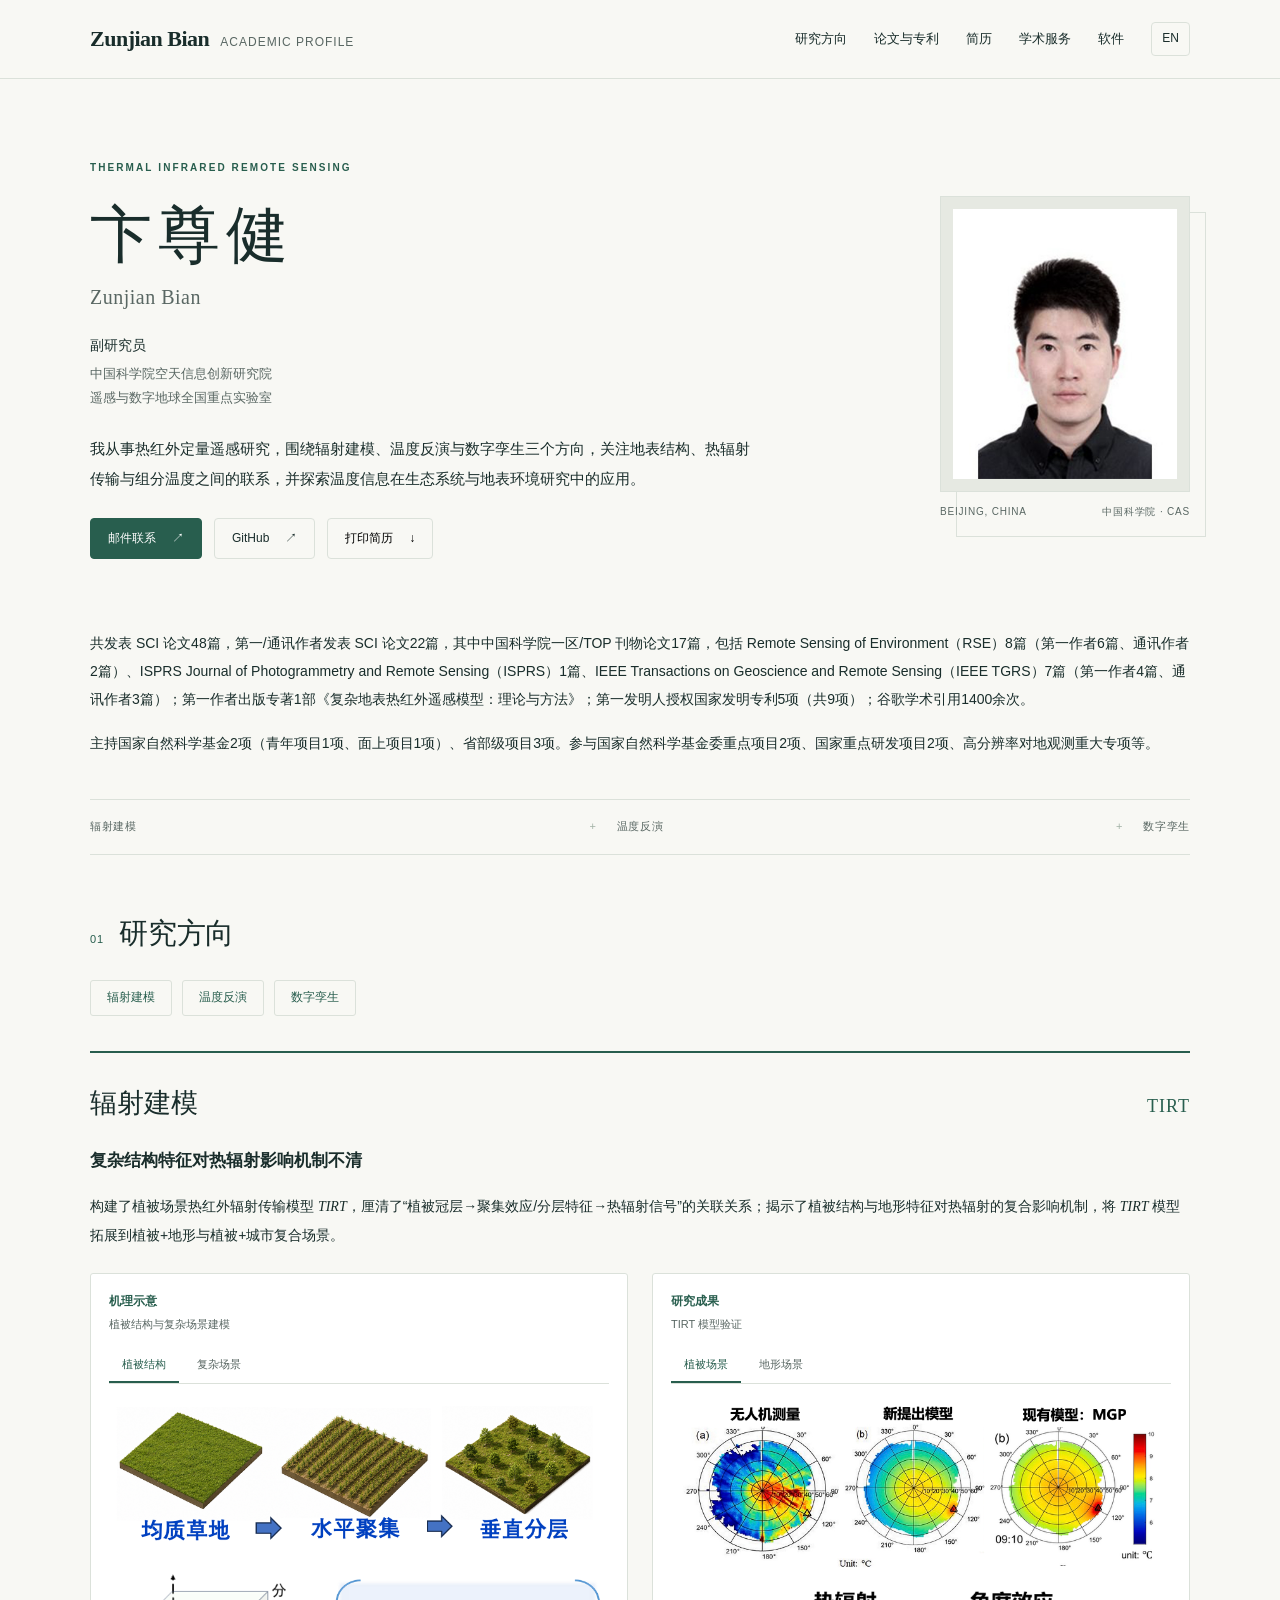
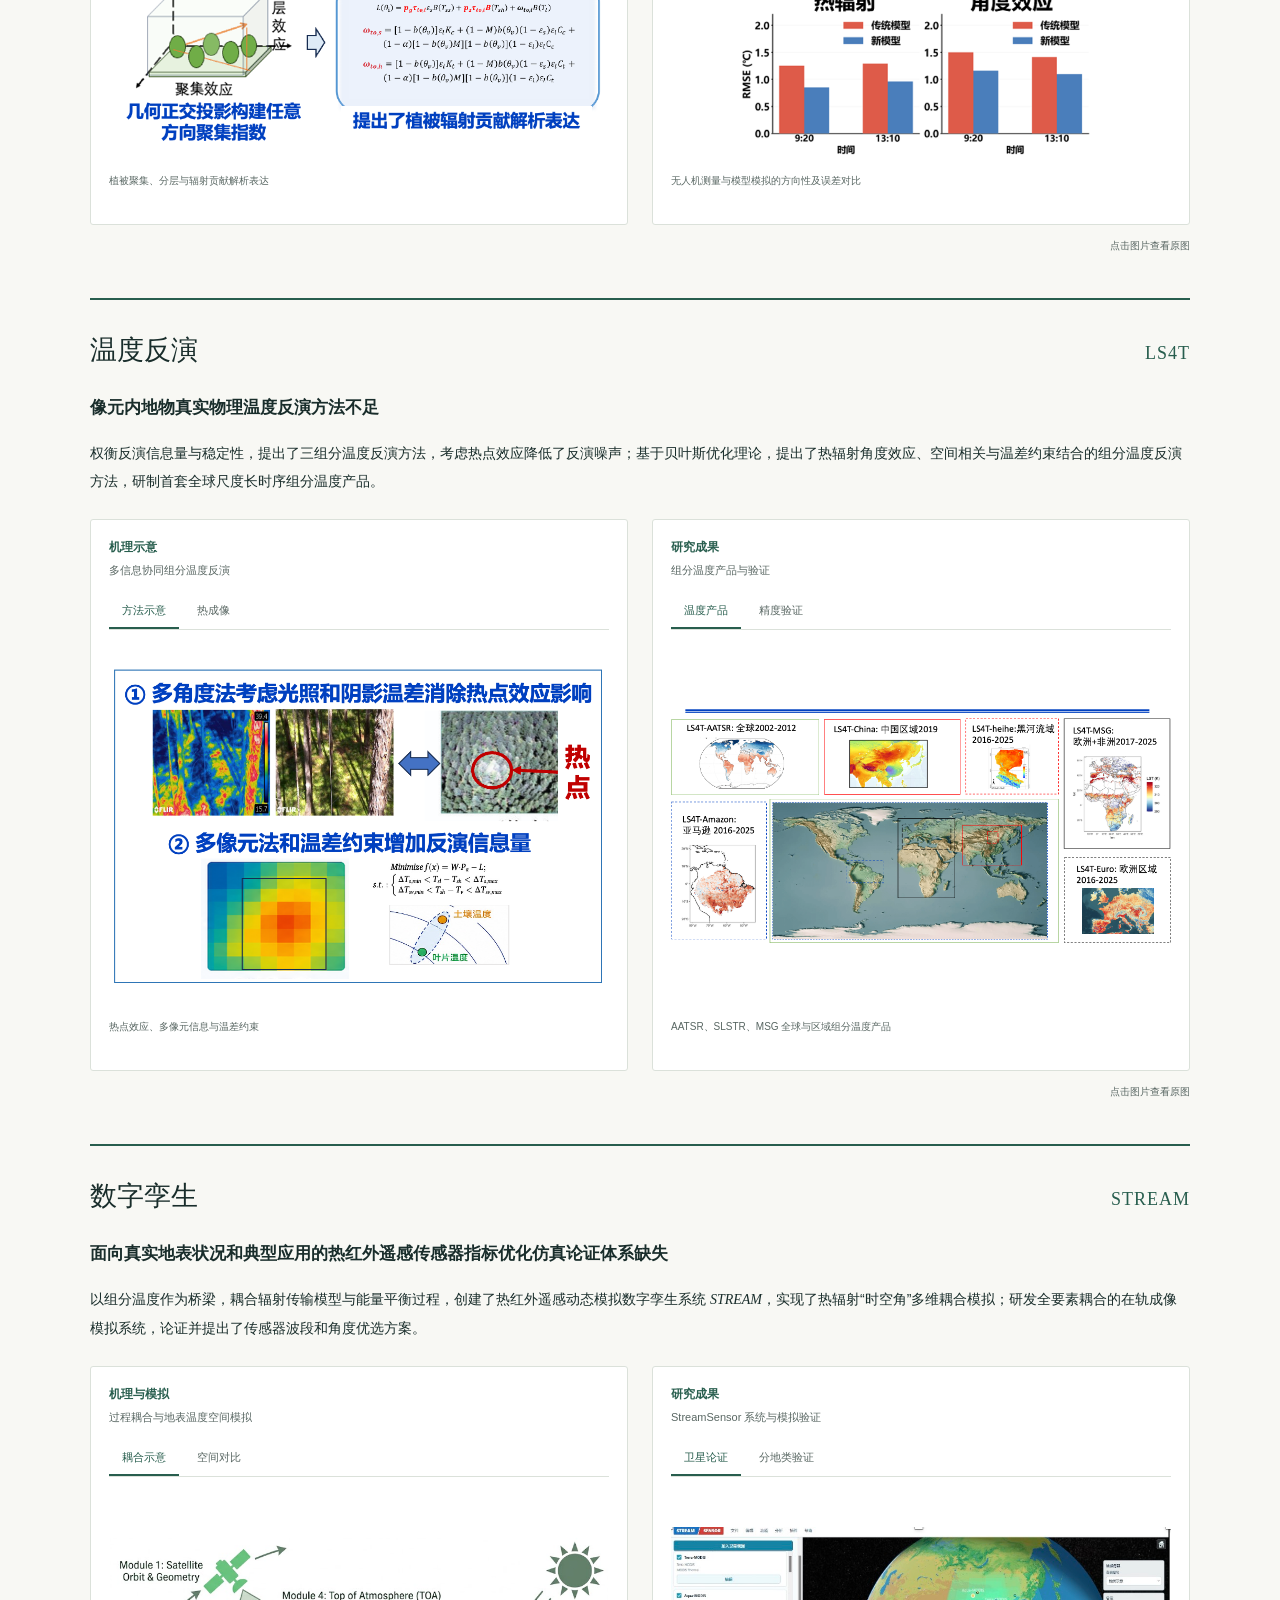
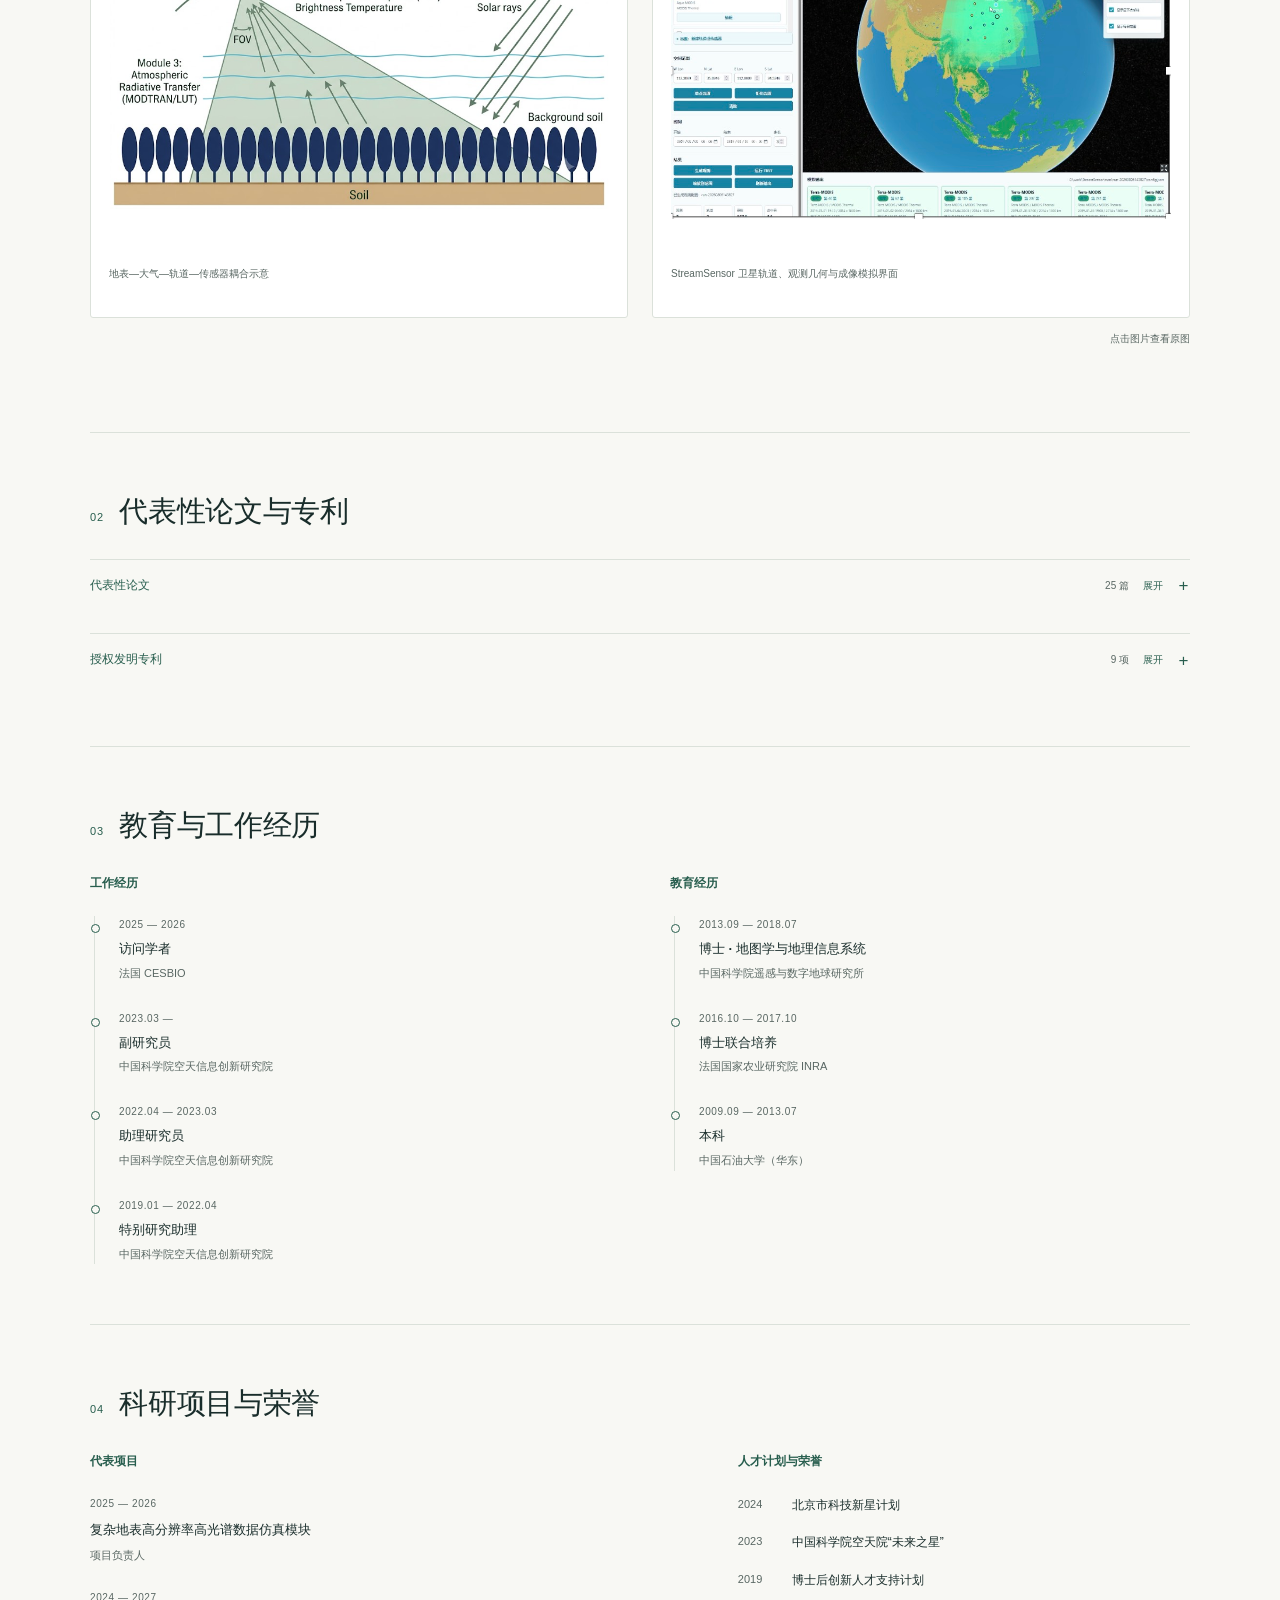
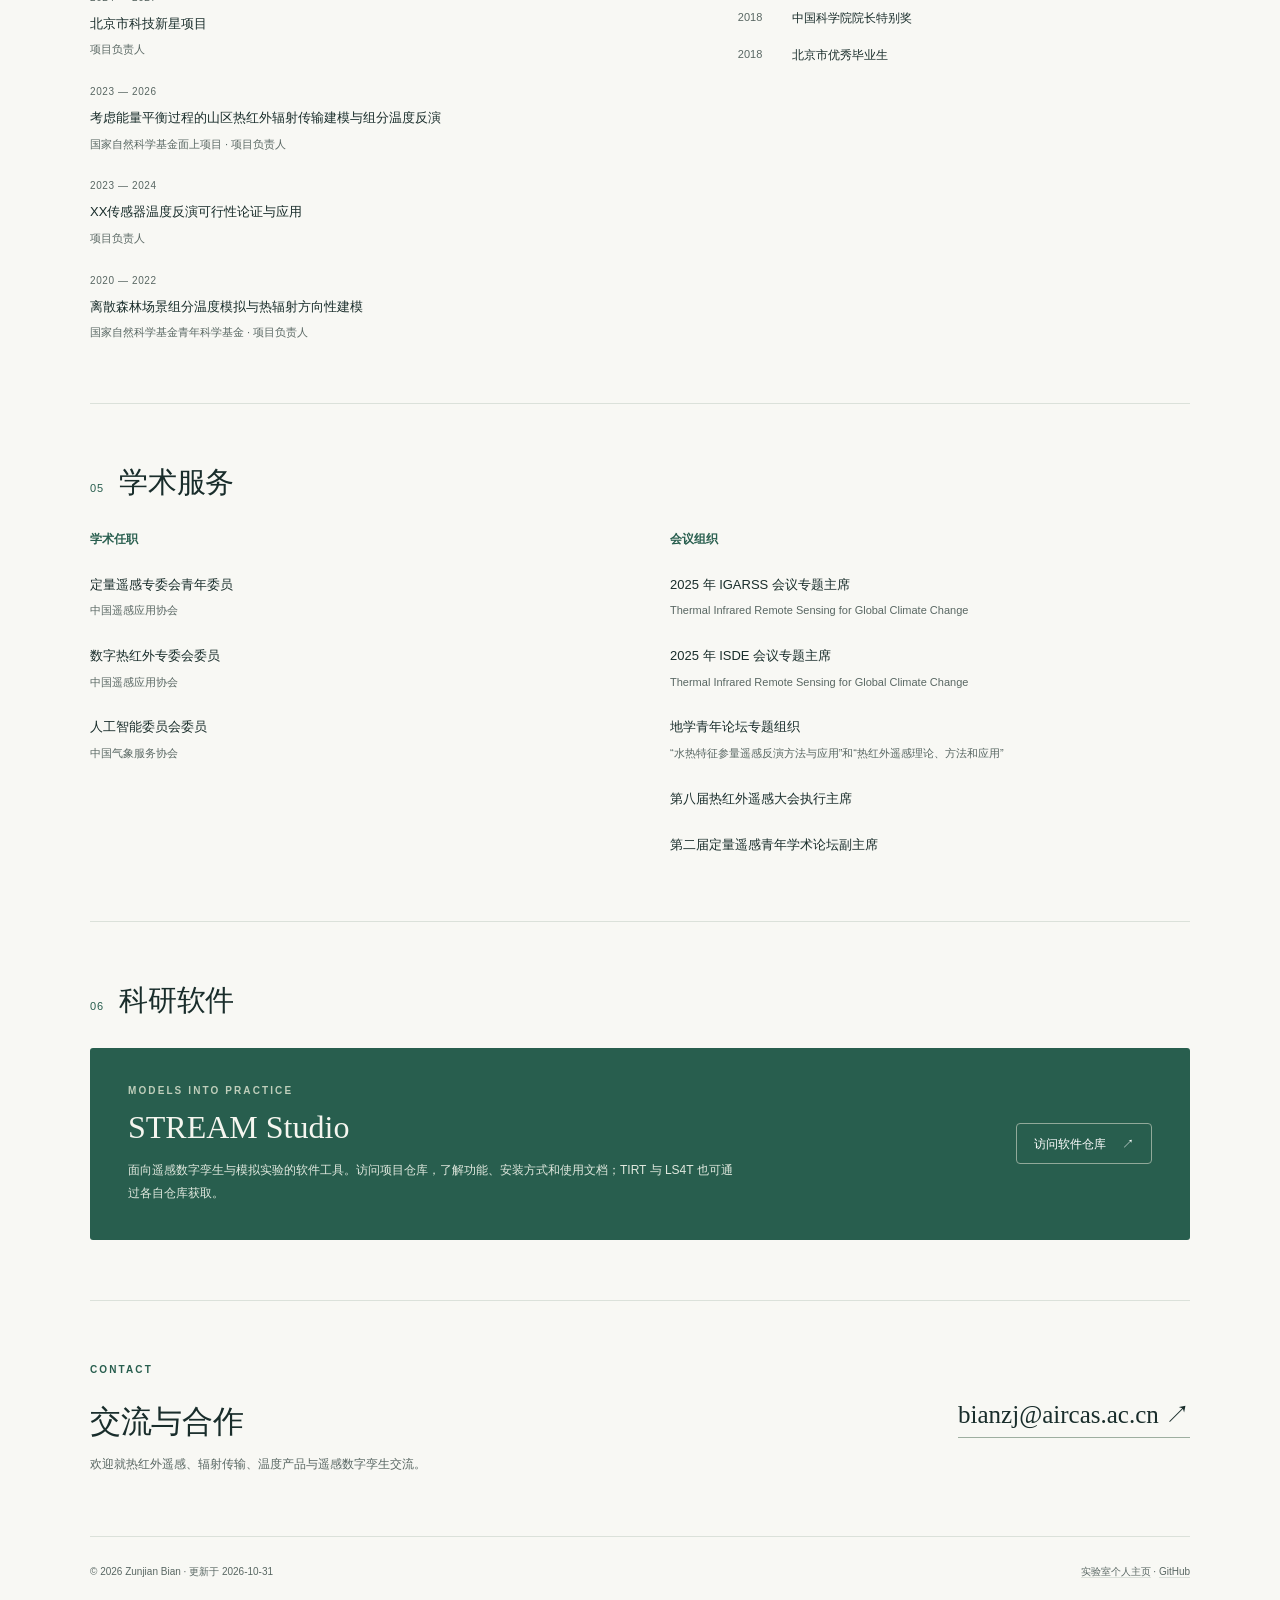
==== commit a499b900: "Restore publications and patents in a standalone section after research" ====
--- a/index.html
+++ b/index.html
@@ -21,6 +21,7 @@
 <a class="brand" href="#main">Zunjian Bian<span>ACADEMIC PROFILE</span></a>
 <nav class="nav-links" aria-label="Main navigation">
 <a href="#research"><span class="zh">研究方向</span><span class="en" lang="en">Research</span></a>
+<a class="desktop-link" href="#publications"><span class="zh">论文与专利</span><span class="en" lang="en">Publications</span></a>
 <a href="#cv"><span class="zh">简历</span><span class="en" lang="en">CV</span></a>
 <a class="desktop-link" href="#service"><span class="zh">学术服务</span><span class="en" lang="en">Service</span></a>
 <a class="desktop-link" href="#software"><span class="zh">软件</span><span class="en" lang="en">Software</span></a>
@@ -47,7 +48,6 @@
 <div class="profile-overview" id="achievements"><p><span class="zh">共发表 SCI 论文48篇，第一/通讯作者发表 SCI 论文22篇，其中中国科学院一区/TOP 刊物论文17篇，包括 Remote Sensing of Environment（RSE）8篇（第一作者6篇、通讯作者2篇）、ISPRS Journal of Photogrammetry and Remote Sensing（ISPRS）1篇、IEEE Transactions on Geoscience and Remote Sensing（IEEE TGRS）7篇（第一作者4篇、通讯作者3篇）；第一作者出版专著1部《复杂地表热红外遥感模型：理论与方法》；第一发明人授权国家发明专利5项（共9项）；谷歌学术引用1400余次。</span><span class="en" lang="en">Published 48 SCI-indexed papers, including 22 as first or corresponding author. Of these, 17 appeared in journals classified as Q1 or TOP by the Chinese Academy of Sciences, including 8 in Remote Sensing of Environment (RSE; 6 as first author and 2 as corresponding author), 1 in ISPRS Journal of Photogrammetry and Remote Sensing, and 7 in IEEE Transactions on Geoscience and Remote Sensing (IEEE TGRS; 4 as first author and 3 as corresponding author). Published one monograph as first author, Thermal Infrared Remote Sensing Models for Complex Land Surfaces: Theory and Methods. Holds 9 granted Chinese invention patents, including 5 as first inventor, and has over 1,400 citations on Google Scholar.</span></p><p><span class="zh">主持国家自然科学基金2项（青年项目1项、面上项目1项）、省部级项目3项。参与国家自然科学基金委重点项目2项、国家重点研发项目2项、高分辨率对地观测重大专项等。</span><span class="en" lang="en">Served as principal investigator on 2 National Natural Science Foundation of China (NSFC) projects (1 Young Scientists Fund project and 1 General Program project) and 3 provincial or ministerial projects. Participated in 2 NSFC Key Program projects, 2 National Key R&amp;D Program projects, and projects under the major program for high-resolution Earth observation, among others.</span></p></div>
 <div class="topic-line" aria-label="Research interests"><span><span class="zh">辐射建模</span><span class="en" lang="en">RADIATIVE TRANSFER MODELING</span></span><span><span class="zh">温度反演</span><span class="en" lang="en">TEMPERATURE RETRIEVAL</span></span><span><span class="zh">数字孪生</span><span class="en" lang="en">DIGITAL TWINS</span></span></div>
 <section class="section" id="research">
-<span id="publications"></span>
 <div class="section-head"><div class="section-label"><span class="section-no">01</span><h2><span class="zh">研究方向</span><span class="en" lang="en">Research</span></h2></div></div>
 <nav class="research-nav" aria-label="Research areas"><a href="#research-modeling"><span class="zh">辐射建模</span><span class="en" lang="en">Radiative transfer modeling</span></a><a href="#research-retrieval"><span class="zh">温度反演</span><span class="en" lang="en">Temperature retrieval</span></a><a href="#research-twins"><span class="zh">数字孪生</span><span class="en" lang="en">Digital twins</span></a></nav>
 <section class="research-group" id="research-modeling" aria-labelledby="title-modeling">
@@ -78,20 +78,24 @@
 </section>
 
 </section>
+<section class="section" id="publications">
+<div class="section-head"><div class="section-label"><span class="section-no">02</span><h2><span class="zh">代表性论文与专利</span><span class="en" lang="en">Selected publications &amp; patents</span></h2></div></div>
+<div class="publication-panels"><details class="paper-details"><summary class="group-paper-heading"><span><span class="zh">代表性论文</span><span class="en" lang="en">Selected publications</span></span><span class="paper-fold-meta"><span class="section-note"><span class="zh">25 篇</span><span class="en" lang="en">25 papers</span></span><span class="fold-label fold-closed"><span class="zh">展开</span><span class="en" lang="en">Show</span></span><span class="fold-label fold-open"><span class="zh">收起</span><span class="en" lang="en">Hide</span></span><span class="fold-icon" aria-hidden="true"></span></span></summary><div><article class="pub" data-category="twins"><div class="pub-year">2026</div><div><h4><a href="https://doi.org/10.1016/j.rse.2026.115635">A global system for monitoring radiative transfer and directional temperatures over heterogeneous surfaces</a></h4><div class="pub-authors">Zhong, S.; <strong>Bian, Z.</strong>; Roujean, J.-L.; Liu, Q.; Cheng, J.; Du, Y.; Li, H.; Wen, J.; Xiao, Q.</div><div class="pub-journal"><em>Remote Sensing of Environment</em> · 346, 115635</div></div><a class="pub-link" href="https://doi.org/10.1016/j.rse.2026.115635" aria-label="DOI: A global system for monitoring radiative transfer and directional temperatures over heterogeneous surfaces">↗</a></article><article class="pub" data-category="modeling"><div class="pub-year">2025</div><div><h4><a href="https://doi.org/10.1016/j.rse.2025.114887">A line-spread kernel function for angular anisotropy in row-dominated heterogeneous scenarios</a></h4><div class="pub-authors">Lu, Y.; <strong>Bian, Z.</strong>; Pinnepalli, C.; Roujean, J.-L.; Irvine, M.; Sang, X.; Luo, X.; Li, H.; Du, Y.; Cao, B.; Xiao, Q.</div><div class="pub-journal"><em>Remote Sensing of Environment</em> · 328, 114887</div></div><a class="pub-link" href="https://doi.org/10.1016/j.rse.2025.114887" aria-label="DOI: A line-spread kernel function for angular anisotropy in row-dominated heterogeneous scenarios">↗</a></article><article class="pub" data-category="twins"><div class="pub-year">2025</div><div><h4><a href="https://doi.org/10.1016/j.jag.2025.104763">STREAM: a system for tracing radiative transfer and energy balance in heterogeneous surfaces</a></h4><div class="pub-authors">Fan, T.; <strong>Bian, Z.</strong>; Roujean, J.-L.; Huang, H.; Li, H.; Bai, J.; Cao, B.; Du, Y.; Xiao, Q.; Liu, Q.</div><div class="pub-journal"><em>International Journal of Applied Earth Observation and Geoinformation</em> · 142, 104763</div></div><a class="pub-link" href="https://doi.org/10.1016/j.jag.2025.104763" aria-label="DOI: STREAM: a system for tracing radiative transfer and energy balance in heterogeneous surfaces">↗</a></article><article class="pub" data-category="retrieval"><div class="pub-year">2025</div><div><h4><a href="https://doi.org/10.1016/j.rse.2025.114794">Improved satellite-scale land surface temperature components retrieval with hotspot effect correction and temperature difference constraints</a></h4><div class="pub-authors">Lu, Y.; <strong>Bian, Z.</strong>; Roujean, J.-L.; Li, H.; Göttsche, F. M.; Huang, Y.; Fan, T.; Cao, B.; Du, Y.; Xiao, Q.</div><div class="pub-journal"><em>Remote Sensing of Environment</em> · 326, 114794</div></div><a class="pub-link" href="https://doi.org/10.1016/j.rse.2025.114794" aria-label="DOI: Improved satellite-scale land surface temperature components retrieval with hotspot effect correction and temperature difference constraints">↗</a></article><article class="pub" data-category="retrieval"><div class="pub-year">2025</div><div><h4><a href="https://doi.org/10.1109/TGRS.2025.3642823">Land Surface Temperature Retrieval Method From UAV Images Considering Heterogeneous Structure</a></h4><div class="pub-authors">Li, J.; <strong>Bian, Z.</strong>; Li, H.; Huang, H.; Cao, B.; Xiao, Q.</div><div class="pub-journal"><em>IEEE Transactions on Geoscience and Remote Sensing</em> · 63, 5010917</div></div><a class="pub-link" href="https://doi.org/10.1109/TGRS.2025.3642823" aria-label="DOI: Land Surface Temperature Retrieval Method From UAV Images Considering Heterogeneous Structure">↗</a></article><article class="pub" data-category="modeling"><div class="pub-year">2025</div><div><h4><a href="https://doi.org/10.1109/TGRS.2025.3530503">Evaluation of Three Modeling Frameworks of Thermal Infrared Radiative Transfer for Directional Anisotropies of Temperatures</a></h4><div class="pub-authors"><strong>Bian, Z.</strong>; Roujean, J. L.; Irvine, M.; Li, H.; Mo, F.; Chen, Y.; Cao, B.; Du, Y.; Xiao, Q.; Liu, Q.</div><div class="pub-journal"><em>IEEE Transactions on Geoscience and Remote Sensing</em> · 63, 5001315</div></div><a class="pub-link" href="https://doi.org/10.1109/TGRS.2025.3530503" aria-label="DOI: Evaluation of Three Modeling Frameworks of Thermal Infrared Radiative Transfer for Directional Anisotropies of Temperatures">↗</a></article><article class="pub" data-category="modeling"><div class="pub-year">2025</div><div><h4><a href="https://doi.org/10.1109/TGRS.2025.3606627">An Analytical Thermal Anisotropy Model Considering Roof Effect and Multiple Scattering in the Urban Canopy Over Sloping Terrain</a></h4><div class="pub-authors">Sang, X.; Luo, X.; <strong>Bian, Z.</strong>; Cao, B.; Zhu, P.; Peng, Y.; Fan, T.</div><div class="pub-journal"><em>IEEE Transactions on Geoscience and Remote Sensing</em> · 63, 5007917</div></div><a class="pub-link" href="https://doi.org/10.1109/TGRS.2025.3606627" aria-label="DOI: An Analytical Thermal Anisotropy Model Considering Roof Effect and Multiple Scattering in the Urban Canopy Over Sloping Terrain">↗</a></article><article class="pub" data-category="twins"><div class="pub-year">2024</div><div><h4><a href="https://doi.org/10.1016/j.rse.2024.114357">An integrated method for angular and temporal reconstruction of land surface temperatures</a></h4><div class="pub-authors"><strong>Bian, Z.</strong>; Zhong, S.; Roujean, J.-L.; Liu, X.; Duan, S.; Li, H.; Cao, B.; Li, R.; Du, Y.; Xiao, Q.; Liu, Q.</div><div class="pub-journal"><em>Remote Sensing of Environment</em> · 313, 114357</div></div><a class="pub-link" href="https://doi.org/10.1016/j.rse.2024.114357" aria-label="DOI: An integrated method for angular and temporal reconstruction of land surface temperatures">↗</a></article><article class="pub" data-category="modeling"><div class="pub-year">2024</div><div><h4><a href="https://doi.org/10.1016/j.rse.2023.113948">An analytical urban temperature model with building heterogeneity using geometric optical theory</a></h4><div class="pub-authors"><strong>Bian, Z.</strong>; Fan, T.; Roujean, J.-L.; Wang, D.; Irvine, M.; Wu, S.; Cao, B.; Li, H.; Du, Y.; Xiao, Q.; Liu, Q.</div><div class="pub-journal"><em>Remote Sensing of Environment</em> · 301, 113948</div></div><a class="pub-link" href="https://doi.org/10.1016/j.rse.2023.113948" aria-label="DOI: An analytical urban temperature model with building heterogeneity using geometric optical theory">↗</a></article><article class="pub" data-category="modeling"><div class="pub-year">2024</div><div><h4><a href="https://doi.org/10.34133/remotesensing.0226">Modeling the Topographic Effect on Directional Anisotropies of Land Surface Temperature from Thermal Remote Sensing</a></h4><div class="pub-authors">Fan, T.; Wen, J.; Jiao, Z.; <strong>Bian, Z.</strong>; Zhong, S.; Zhu, W.; Cao, B.; Li, H.; Du, Y.; Xiao, Q.; Liu, Q.</div><div class="pub-journal"><em>Journal of Remote Sensing</em> · 4, 0226</div></div><a class="pub-link" href="https://doi.org/10.34133/remotesensing.0226" aria-label="DOI: Modeling the Topographic Effect on Directional Anisotropies of Land Surface Temperature from Thermal Remote Sensing">↗</a></article><article class="pub" data-category="retrieval"><div class="pub-year">2024</div><div><h4><a href="https://doi.org/10.1109/TGRS.2024.3398067">A Consistency Analysis of Land Surface Temperatures Retrieved From Several Polar-Orbiting Satellite Observations</a></h4><div class="pub-authors">Zhong, S.; Li, H.; <strong>Bian, Z.</strong>; Liu, Q.; Du, Y.; Cao, B.; Xiao, Q.</div><div class="pub-journal"><em>IEEE Transactions on Geoscience and Remote Sensing</em> · 62, 5004116</div></div><a class="pub-link" href="https://doi.org/10.1109/TGRS.2024.3398067" aria-label="DOI: A Consistency Analysis of Land Surface Temperatures Retrieved From Several Polar-Orbiting Satellite Observations">↗</a></article><article class="pub" data-category="retrieval"><div class="pub-year">2023</div><div><h4><a href="https://doi.org/10.1016/j.rse.2022.113330">An angular normalization method for temperature vegetation dryness index (TVDI) in monitoring agricultural drought</a></h4><div class="pub-authors"><strong>Bian, Z.</strong>; Roujean, J.; Fan, T.; Dong, Y.; Hu, T.; Cao, B.; Li, H.; Du, Y.; Xiao, Q.; Liu, Q.</div><div class="pub-journal"><em>Remote Sensing of Environment</em> · 284, 113330</div></div><a class="pub-link" href="https://doi.org/10.1016/j.rse.2022.113330" aria-label="DOI: An angular normalization method for temperature vegetation dryness index (TVDI) in monitoring agricultural drought">↗</a></article><article class="pub" data-category="twins"><div class="pub-year">2023</div><div><h4><a href="https://doi.org/10.11834/jrs.20232247"><span class="zh">关于遥感实验场数字孪生体构建的思考</span><span class="en" lang="en">Digital twin of remote sensing experiment field： Theory and key technology</span></a></h4><div class="pub-authors"><span class="zh">肖青；黄华国；<strong>卞尊健</strong>；漆建波；杜永明；李嘉昕；闻建光；谢东辉；柏军华；曹彪；宫宝昌；周翔；柳钦火</span><span class="en" lang="en">Xiao, Q.; Huang, H.; <strong>Bian, Z.</strong>; Qi, J.; Du, Y.; Li, J.; Wen, J.; Xie, D.; Bai, J.; Cao, B.; Gong, B.; Zhou, X.; Liu, Q.</span></div><div class="pub-journal"><em><span class="zh">遥感学报</span><span class="en" lang="en">National Remote Sensing Bulletin</span></em> · 27(3), 584-598</div></div><a class="pub-link" href="https://doi.org/10.11834/jrs.20232247" aria-label="DOI: Digital twin of remote sensing experiment field： Theory and key technology">↗</a></article><article class="pub" data-category="twins"><div class="pub-year">2022</div><div><h4><a href="https://doi.org/10.3390/rs14143385">Comparison between Physical and Empirical Methods for Simulating Surface Brightness Temperature Time Series</a></h4><div class="pub-authors"><strong>Bian, Z.</strong>; Lu, Y.; Du, Y.; Zhao, W.; Cao, B.; Hu, T.; Li, R.; Li, H.; Xiao, Q.; Liu, Q.</div><div class="pub-journal"><em>Remote Sensing</em> · 14(14), 3385</div></div><a class="pub-link" href="https://doi.org/10.3390/rs14143385" aria-label="DOI: Comparison between Physical and Empirical Methods for Simulating Surface Brightness Temperature Time Series">↗</a></article><article class="pub" data-category="modeling"><div class="pub-year">2022</div><div><h4><a href="https://doi.org/10.1016/j.rse.2021.112749">A TIR forest reflectance and transmittance (FRT) model for directional temperatures with structural and thermal stratification</a></h4><div class="pub-authors"><strong>Bian, Z.</strong>; Wu, S.; Roujean, J.-L.; Cao, B.; Li, H.; Yin, G.; Du, Y.; Xiao, Q.; Liu, Q.</div><div class="pub-journal"><em>Remote Sensing of Environment</em> · 268, 112749</div></div><a class="pub-link" href="https://doi.org/10.1016/j.rse.2021.112749" aria-label="DOI: A TIR forest reflectance and transmittance (FRT) model for directional temperatures with structural and thermal stratification">↗</a></article><article class="pub" data-category="twins"><div class="pub-year">2022</div><div><h4><a href="https://doi.org/10.1109/LGRS.2022.3206312">A GPU-Based Solution for Ray Tracing 3-D Radiative Transfer Model for Optical and Thermal Images</a></h4><div class="pub-authors"><strong>Bian, Z.</strong>; Qi, J.; Gastellu-Etchegorry, J. P.; Roujean, J. L.; Cao, B.; Li, H.; Du, Y.; Xiao, Q.; Liu, Q.</div><div class="pub-journal"><em>IEEE Geoscience and Remote Sensing Letters</em> · 19, 2507005</div></div><a class="pub-link" href="https://doi.org/10.1109/LGRS.2022.3206312" aria-label="DOI: A GPU-Based Solution for Ray Tracing 3-D Radiative Transfer Model for Optical and Thermal Images">↗</a></article><article class="pub" data-category="modeling"><div class="pub-year">2021</div><div><h4><a href="https://doi.org/10.1109/TGRS.2020.3011157">The Effects of Tree Trunks on the Directional Emissivity and Brightness Temperatures of a Leaf-Off Forest Using a Geometric Optical Model</a></h4><div class="pub-authors"><strong>Bian, Z.</strong>; Cao, B.; Li, H.; Du, Y.; Fan, W.; Xiao, Q.; Liu, Q.</div><div class="pub-journal"><em>IEEE Transactions on Geoscience and Remote Sensing</em> · 59(6), 5370-5386</div></div><a class="pub-link" href="https://doi.org/10.1109/TGRS.2020.3011157" aria-label="DOI: The Effects of Tree Trunks on the Directional Emissivity and Brightness Temperatures of a Leaf-Off Forest Using a Geometric Optical Model">↗</a></article><article class="pub" data-category="modeling"><div class="pub-year">2021</div><div><h4><a href="https://doi.org/10.1016/j.rse.2020.112150">Modeling the directional anisotropy of fine-scale TIR emissions over tree and crop canopies based on UAV measurements</a></h4><div class="pub-authors"><strong>Bian, Z.</strong>; Roujean, J.-L.; Cao, B.; Du, Y.; Li, H.; Gamet, P.; Fang, J.; Xiao, Q.; Liu, Q.</div><div class="pub-journal"><em>Remote Sensing of Environment</em> · 252, 112150</div></div><a class="pub-link" href="https://doi.org/10.1016/j.rse.2020.112150" aria-label="DOI: Modeling the directional anisotropy of fine-scale TIR emissions over tree and crop canopies based on UAV measurements">↗</a></article><article class="pub" data-category="twins"><div class="pub-year">2021</div><div><h4><a href="https://doi.org/10.11834/jrs.20219274"><span class="zh">光学遥感三维计算机模拟模型的研究进展与应用</span><span class="en" lang="en">A review on the development and application of three dimensional computer simulation mode of optical remote sensing</span></a></h4><div class="pub-authors"><span class="zh"><strong>卞尊健</strong>；漆建波；吴胜标；王雨生；刘守阳；徐保东；杜永明；曹彪；历华；黄华国；肖青；柳钦火</span><span class="en" lang="en"><strong>Bian, Z.</strong>; Qi, J.; Wu, S.; Wang, Y.; Liu, S.; Xu, B.; Du, Y.; Cao, B.; Li, H.; Huang, H.; Xiao, Q.; Liu, Q.</span></div><div class="pub-journal"><em><span class="zh">遥感学报</span><span class="en" lang="en">National Remote Sensing Bulletin</span></em> · 25(2), 559-576</div></div><a class="pub-link" href="https://doi.org/10.11834/jrs.20219274" aria-label="DOI: A review on the development and application of three dimensional computer simulation mode of optical remote sensing">↗</a></article><article class="pub" data-category="modeling"><div class="pub-year">2020</div><div><h4><a href="https://doi.org/10.1016/j.isprsjprs.2019.12.004">A semi-empirical approach for modeling the vegetation thermal infrared directional anisotropy of canopies based on using vegetation indices</a></h4><div class="pub-authors"><strong>Bian, Z.</strong>; Roujean, J.-L.; Lagouarde, J.-P.; Cao, B.; Li, H.; Du, Y.; Liu, Q.; Xiao, Q.; Liu, Q.</div><div class="pub-journal"><em>ISPRS Journal of Photogrammetry and Remote Sensing</em> · 160, 136-148</div></div><a class="pub-link" href="https://doi.org/10.1016/j.isprsjprs.2019.12.004" aria-label="DOI: A semi-empirical approach for modeling the vegetation thermal infrared directional anisotropy of canopies based on using vegetation indices">↗</a></article><article class="pub" data-category="retrieval"><div class="pub-year">2020</div><div><h4><a href="https://doi.org/10.1109/JSTARS.2020.3024190">Retrieving Soil and Vegetation Temperatures From Dual-Angle and Multipixel Satellite Observations</a></h4><div class="pub-authors"><strong>Bian, Z.</strong>; Li, H.; Göttsche, F. M.; Li, R.; Du, Y.; Ren, H.; Cao, B.; Xiao, Q.; Liu, Q.</div><div class="pub-journal"><em>IEEE Journal of Selected Topics in Applied Earth Observations and Remote Sensing</em> · 13, 5536-5549</div></div><a class="pub-link" href="https://doi.org/10.1109/JSTARS.2020.3024190" aria-label="DOI: Retrieving Soil and Vegetation Temperatures From Dual-Angle and Multipixel Satellite Observations">↗</a></article><article class="pub" data-category="twins"><div class="pub-year">2018</div><div><h4><a href="https://doi.org/10.3390/rs10050736">Modeling the Distributions of Brightness Temperatures of a Cropland Study Area Using a Model that Combines Fast Radiosity and Energy Budget Methods</a></h4><div class="pub-authors"><strong>Bian, Z.</strong>; Cao, B.; Li, H.; Du, Y.; Huang, H.; Xiao, Q.; Liu, Q.</div><div class="pub-journal"><em>Remote Sensing</em> · 10(5), 736</div></div><a class="pub-link" href="https://doi.org/10.3390/rs10050736" aria-label="DOI: Modeling the Distributions of Brightness Temperatures of a Cropland Study Area Using a Model that Combines Fast Radiosity and Energy Budget Methods">↗</a></article><article class="pub" data-category="modeling"><div class="pub-year">2018</div><div><h4><a href="https://doi.org/10.1016/j.rse.2018.03.010">An analytical four-component directional brightness temperature model for crop and forest canopies</a></h4><div class="pub-authors"><strong>Bian, Z.</strong>; Cao, B.; Li, H.; Du, Y.; Lagouarde, J.-P.; Xiao, Q.; Liu, Q.</div><div class="pub-journal"><em>Remote Sensing of Environment</em> · 209, 731-746</div></div><a class="pub-link" href="https://doi.org/10.1016/j.rse.2018.03.010" aria-label="DOI: An analytical four-component directional brightness temperature model for crop and forest canopies">↗</a></article><article class="pub" data-category="twins"><div class="pub-year">2017</div><div><h4><a href="https://doi.org/10.1109/TGRS.2017.2719098">Modeling the Temporal Variability of Thermal Emissions From Row-Planted Scenes Using a Radiosity and Energy Budget Method</a></h4><div class="pub-authors"><strong>Bian, Z.</strong>; Du, Y.; Li, H.; Cao, B.; Huang, H.; Xiao, Q.; Liu, Q.</div><div class="pub-journal"><em>IEEE Transactions on Geoscience and Remote Sensing</em> · 55(10), 6010-6026</div></div><a class="pub-link" href="https://doi.org/10.1109/TGRS.2017.2719098" aria-label="DOI: Modeling the Temporal Variability of Thermal Emissions From Row-Planted Scenes Using a Radiosity and Energy Budget Method">↗</a></article><article class="pub" data-category="retrieval"><div class="pub-year">2016</div><div><h4><a href="https://doi.org/10.1109/TGRS.2016.2547961">Retrieval of Leaf, Sunlit Soil, and Shaded Soil Component Temperatures Using Airborne Thermal Infrared Multiangle Observations</a></h4><div class="pub-authors"><strong>Bian, Z.</strong>; Xiao, Q.; Cao, B.; Du, Y.; Li, H.; Wang, H.; Liu, Q.; Liu, Q.</div><div class="pub-journal"><em>IEEE Transactions on Geoscience and Remote Sensing</em> · 54(8), 4660-4671</div></div><a class="pub-link" href="https://doi.org/10.1109/TGRS.2016.2547961" aria-label="DOI: Retrieval of Leaf, Sunlit Soil, and Shaded Soil Component Temperatures Using Airborne Thermal Infrared Multiangle Observations">↗</a></article></div></details><details class="paper-details"><summary class="group-paper-heading"><span><span class="zh">授权发明专利</span><span class="en" lang="en">Granted invention patents</span></span><span class="paper-fold-meta"><span class="section-note"><span class="zh">9 项</span><span class="en" lang="en">9 patents</span></span><span class="fold-label fold-closed"><span class="zh">展开</span><span class="en" lang="en">Show</span></span><span class="fold-label fold-open"><span class="zh">收起</span><span class="en" lang="en">Hide</span></span><span class="fold-icon" aria-hidden="true"></span></span></summary><div><article class="patent-item"><h4><span class="zh">地表温度产品的真实性检验方法、装置及电子设备</span><span class="en" lang="en">A method, apparatus and electronic device for validating land surface temperature products</span></h4><div class="patent-meta"><span>ZL202310303034.7</span><span><span class="zh">授权日期</span><span class="en" lang="en">Granted</span>: 2026-02-24</span><span><span class="zh">第3发明人</span><span class="en" lang="en">Inventor order: 3</span></span></div></article><article class="patent-item"><h4><span class="zh">一种三维复杂地表遥感光学特征反演方法及系统</span><span class="en" lang="en">A method and system for retrieving optical remote sensing characteristics of three-dimensional complex land surfaces</span></h4><div class="patent-meta"><span>ZL202110794684.7</span><span><span class="zh">授权日期</span><span class="en" lang="en">Granted</span>: 2023-12-29</span><span><span class="zh">第一发明人</span><span class="en" lang="en">First inventor</span></span></div></article><article class="patent-item"><h4><span class="zh">一种三维复杂地表叶面积指数反演方法及系统</span><span class="en" lang="en">A method and system for retrieving leaf area index of three-dimensional complex land surfaces</span></h4><div class="patent-meta"><span>ZL202110796019.1</span><span><span class="zh">授权日期</span><span class="en" lang="en">Granted</span>: 2023-12-29</span><span><span class="zh">第一发明人</span><span class="en" lang="en">First inventor</span></span></div></article><article class="patent-item"><h4><span class="zh">纠正静止卫星地表上行长波辐射产品热辐射方向性的方法</span><span class="en" lang="en">A method for correcting thermal radiation directionality in geostationary satellite surface upwelling longwave radiation products</span></h4><div class="patent-meta"><span>ZL202110096330.5</span><span><span class="zh">授权日期</span><span class="en" lang="en">Granted</span>: 2021-09-24</span><span><span class="zh">第4发明人</span><span class="en" lang="en">Inventor order: 4</span></span></div></article><article class="patent-item"><h4><span class="zh">基于辐射度的地表高分辨率光谱信息遥感反演方法</span><span class="en" lang="en">A radiance-based remote sensing method for retrieving high-resolution land surface spectral information</span></h4><div class="patent-meta"><span>ZL202110107797.5</span><span><span class="zh">授权日期</span><span class="en" lang="en">Granted</span>: 2021-09-24</span><span><span class="zh">第一发明人</span><span class="en" lang="en">First inventor</span></span></div></article><article class="patent-item"><h4><span class="zh">一种高精度的热辐射方向性半经验半物理模拟方法</span><span class="en" lang="en">A high-accuracy semi-empirical, semi-physical method for modeling thermal radiation directionality</span></h4><div class="patent-meta"><span>ZL202011096835.3</span><span><span class="zh">授权日期</span><span class="en" lang="en">Granted</span>: 2021-09-10</span><span><span class="zh">第3发明人</span><span class="en" lang="en">Inventor order: 3</span></span></div></article><article class="patent-item"><h4><span class="zh">一种小面元黑体扩束定标方法及系统</span><span class="en" lang="en">A method and system for expanded-beam calibration using a small-area blackbody</span></h4><div class="patent-meta"><span>ZL202011021682.6</span><span><span class="zh">授权日期</span><span class="en" lang="en">Granted</span>: 2021-06-15</span><span><span class="zh">第5发明人</span><span class="en" lang="en">Inventor order: 5</span></span></div></article><article class="patent-item"><h4><span class="zh">基于贝叶斯模型平均方法的地表组分温度多算法集成算法</span><span class="en" lang="en">A multi-algorithm ensemble method for land surface component temperature retrieval based on Bayesian model averaging</span></h4><div class="patent-meta"><span>ZL202011096827.9</span><span><span class="zh">授权日期</span><span class="en" lang="en">Granted</span>: 2021-05-11</span><span><span class="zh">第一发明人</span><span class="en" lang="en">First inventor</span></span></div></article><article class="patent-item"><h4><span class="zh">一种离散森林场景热红外辐射传输模拟方法</span><span class="en" lang="en">A method for simulating thermal infrared radiative transfer in discrete forest scenes</span></h4><div class="patent-meta"><span>ZL202011096826.4</span><span><span class="zh">授权日期</span><span class="en" lang="en">Granted</span>: 2021-04-27</span><span><span class="zh">第一发明人</span><span class="en" lang="en">First inventor</span></span></div></article></div></details></div>
+</section>
 <section class="section" id="cv">
-<div class="section-head"><div class="section-label"><span class="section-no">02</span><h2><span class="zh">教育与工作经历</span><span class="en" lang="en">Experience &amp; education</span></h2></div></div>
+<div class="section-head"><div class="section-label"><span class="section-no">03</span><h2><span class="zh">教育与工作经历</span><span class="en" lang="en">Experience &amp; education</span></h2></div></div>
 <div class="cv-grid"><div><h3 class="subheading"><span class="zh">工作经历</span><span class="en" lang="en">Appointments</span></h3><div class="timeline"><article class="timeline-item"><div class="date">2025 — 2026</div><h3><span class="zh">访问学者</span><span class="en" lang="en">Visiting Scholar</span></h3><div class="place"><span class="zh">法国 CESBIO</span><span class="en" lang="en">CESBIO, France</span></div></article><article class="timeline-item"><div class="date">2023.03 —</div><h3><span class="zh">副研究员</span><span class="en" lang="en">Associate Professor</span></h3><div class="place"><span class="zh">中国科学院空天信息创新研究院</span><span class="en" lang="en">Aerospace Information Research Institute, CAS</span></div></article><article class="timeline-item"><div class="date">2022.04 — 2023.03</div><h3><span class="zh">助理研究员</span><span class="en" lang="en">Assistant Professor</span></h3><div class="place"><span class="zh">中国科学院空天信息创新研究院</span><span class="en" lang="en">Aerospace Information Research Institute, CAS</span></div></article><article class="timeline-item"><div class="date">2019.01 — 2022.04</div><h3><span class="zh">特别研究助理</span><span class="en" lang="en">Postdoctoral Researcher</span></h3><div class="place"><span class="zh">中国科学院空天信息创新研究院</span><span class="en" lang="en">Aerospace Information Research Institute, CAS</span></div></article></div></div><div><h3 class="subheading"><span class="zh">教育经历</span><span class="en" lang="en">Education</span></h3><div class="timeline"><article class="timeline-item"><div class="date">2013.09 — 2018.07</div><h3><span class="zh">博士 · 地图学与地理信息系统</span><span class="en" lang="en">Ph.D. in Cartography and Geographical Information Systems</span></h3><div class="place"><span class="zh">中国科学院遥感与数字地球研究所</span><span class="en" lang="en">Institute of Remote Sensing and Digital Earth, CAS</span></div></article><article class="timeline-item"><div class="date">2016.10 — 2017.10</div><h3><span class="zh">博士联合培养</span><span class="en" lang="en">Visiting Ph.D. Researcher</span></h3><div class="place"><span class="zh">法国国家农业研究院 INRA</span><span class="en" lang="en">French National Institute for Agricultural Research (INRA)</span></div></article><article class="timeline-item"><div class="date">2009.09 — 2013.07</div><h3><span class="zh">本科</span><span class="en" lang="en">B.Sc.</span></h3><div class="place"><span class="zh">中国石油大学（华东）</span><span class="en" lang="en">China University of Petroleum (East China)</span></div></article></div></div></div>
 </section>
 <section class="section" id="projects">
-<div class="section-head"><div class="section-label"><span class="section-no">03</span><h2><span class="zh">科研项目与荣誉</span><span class="en" lang="en">Projects &amp; recognition</span></h2></div></div>
+<div class="section-head"><div class="section-label"><span class="section-no">04</span><h2><span class="zh">科研项目与荣誉</span><span class="en" lang="en">Projects &amp; recognition</span></h2></div></div>
 <div class="lower-grid"><div><h3 class="subheading"><span class="zh">代表项目</span><span class="en" lang="en">Selected projects</span></h3><article class="project"><div class="date">2025 — 2026</div><h3><span class="zh">复杂地表高分辨率高光谱数据仿真模块</span><span class="en" lang="en">High-resolution hyperspectral data simulation module for complex land surfaces</span></h3><div class="place"><span class="zh">项目负责人</span><span class="en" lang="en">Principal Investigator</span></div></article><article class="project"><div class="date">2024 — 2027</div><h3><span class="zh">北京市科技新星项目</span><span class="en" lang="en">Beijing Science and Technology Rising Star Program</span></h3><div class="place"><span class="zh">项目负责人</span><span class="en" lang="en">Principal Investigator</span></div></article><article class="project"><div class="date">2023 — 2026</div><h3><span class="zh">考虑能量平衡过程的山区热红外辐射传输建模与组分温度反演</span><span class="en" lang="en">Thermal infrared radiative transfer modeling and component temperature retrieval in mountainous areas considering energy balance</span></h3><div class="place"><span class="zh">国家自然科学基金面上项目 · 项目负责人</span><span class="en" lang="en">NSFC General Program · Principal Investigator</span></div></article><article class="project"><div class="date">2023 — 2024</div><h3><span class="zh">XX传感器温度反演可行性论证与应用</span><span class="en" lang="en">Feasibility assessment and applications of temperature retrieval for the XX sensor</span></h3><div class="place"><span class="zh">项目负责人</span><span class="en" lang="en">Principal Investigator</span></div></article><article class="project"><div class="date">2020 — 2022</div><h3><span class="zh">离散森林场景组分温度模拟与热辐射方向性建模</span><span class="en" lang="en">Component temperature simulation and thermal radiation anisotropy modeling in sparse forests</span></h3><div class="place"><span class="zh">国家自然科学基金青年科学基金 · 项目负责人</span><span class="en" lang="en">NSFC Young Scientists Fund · Principal Investigator</span></div></article></div><div><h3 class="subheading"><span class="zh">人才计划与荣誉</span><span class="en" lang="en">Programs &amp; honors</span></h3><div class="honor"><time>2024</time><span><span class="zh">北京市科技新星计划</span><span class="en" lang="en">Beijing Science and Technology Rising Star Program</span></span></div><div class="honor"><time>2023</time><span><span class="zh">中国科学院空天院“未来之星”</span><span class="en" lang="en">Future Star Program, AIR, CAS</span></span></div><div class="honor"><time>2019</time><span><span class="zh">博士后创新人才支持计划</span><span class="en" lang="en">China National Postdoctoral Program for Innovative Talents</span></span></div><div class="honor"><time>2018</time><span><span class="zh">中国科学院院长特别奖</span><span class="en" lang="en">Special Prize of the President Scholarship, CAS</span></span></div><div class="honor"><time>2018</time><span><span class="zh">北京市优秀毕业生</span><span class="en" lang="en">Outstanding Graduate of Beijing</span></span></div></div></div>
 </section>
 <section class="section" id="service">
-<div class="section-head"><div class="section-label"><span class="section-no">04</span><h2><span class="zh">学术服务</span><span class="en" lang="en">Academic service</span></h2></div></div>
+<div class="section-head"><div class="section-label"><span class="section-no">05</span><h2><span class="zh">学术服务</span><span class="en" lang="en">Academic service</span></h2></div></div>
 <div class="cv-grid"><div><h3 class="subheading"><span class="zh">学术任职</span><span class="en" lang="en">Committee memberships</span></h3><article class="project service-item"><h3><span class="zh">定量遥感专委会青年委员</span><span class="en" lang="en">Young Member, Quantitative Remote Sensing Committee</span></h3><div class="place"><span class="zh">中国遥感应用协会</span><span class="en" lang="en">China Association of Remote Sensing Application</span></div></article><article class="project service-item"><h3><span class="zh">数字热红外专委会委员</span><span class="en" lang="en">Member, Digital Thermal Infrared Committee</span></h3><div class="place"><span class="zh">中国遥感应用协会</span><span class="en" lang="en">China Association of Remote Sensing Application</span></div></article><article class="project service-item"><h3><span class="zh">人工智能委员会委员</span><span class="en" lang="en">Member, Artificial Intelligence Committee</span></h3><div class="place"><span class="zh">中国气象服务协会</span><span class="en" lang="en">China Meteorological Service Association</span></div></article></div><div><h3 class="subheading"><span class="zh">会议组织</span><span class="en" lang="en">Conference organization</span></h3><article class="project service-item"><h3><span class="zh">2025 年 IGARSS 会议专题主席</span><span class="en" lang="en">Session Chair, IGARSS 2025</span></h3><div class="place"><span class="zh">Thermal Infrared Remote Sensing for Global Climate Change</span><span class="en" lang="en">Thermal Infrared Remote Sensing for Global Climate Change</span></div></article><article class="project service-item"><h3><span class="zh">2025 年 ISDE 会议专题主席</span><span class="en" lang="en">Session Chair, ISDE 2025</span></h3><div class="place"><span class="zh">Thermal Infrared Remote Sensing for Global Climate Change</span><span class="en" lang="en">Thermal Infrared Remote Sensing for Global Climate Change</span></div></article><article class="project service-item"><h3><span class="zh">地学青年论坛专题组织</span><span class="en" lang="en">Session Organizer, Youth Forum on Geosciences</span></h3><div class="place"><span class="zh">“水热特征参量遥感反演方法与应用”和“热红外遥感理论、方法和应用”</span><span class="en" lang="en">“Remote Sensing Retrieval Methods and Applications for Water and Thermal Parameters” and “Thermal Infrared Remote Sensing: Theory, Methods, and Applications”</span></div></article><article class="project service-item"><h3><span class="zh">第八届热红外遥感大会执行主席</span><span class="en" lang="en">Executive Chair, 8th Thermal Infrared Remote Sensing Conference</span></h3><div class="place"><span class="zh"></span><span class="en" lang="en"></span></div></article><article class="project service-item"><h3><span class="zh">第二届定量遥感青年学术论坛副主席</span><span class="en" lang="en">Vice Chair, 2nd Young Scholars Academic Forum on Quantitative Remote Sensing</span></h3><div class="place"><span class="zh"></span><span class="en" lang="en"></span></div></article></div></div>
 </section>
 <section class="section" id="software">
-<div class="section-head"><div class="section-label"><span class="section-no">05</span><h2><span class="zh">科研软件</span><span class="en" lang="en">Research software</span></h2></div></div>
+<div class="section-head"><div class="section-label"><span class="section-no">06</span><h2><span class="zh">科研软件</span><span class="en" lang="en">Research software</span></h2></div></div>
 <div class="software"><div><span class="eyebrow">MODELS INTO PRACTICE</span><h3>STREAM Studio</h3><p><span class="zh">面向遥感数字孪生与模拟实验的软件工具。访问项目仓库，了解功能、安装方式和使用文档；TIRT 与 LS4T 也可通过各自仓库获取。</span><span class="en" lang="en">Software for remote sensing digital twins and numerical experiments. Visit the repository for features, installation instructions, and documentation. TIRT and LS4T are also available in their respective repositories.</span></p></div><a class="button" href="https://github.com/bianzj/streamstudio"><span class="zh">访问软件仓库</span><span class="en" lang="en">Explore the repository</span><span aria-hidden="true">↗</span></a></div>
 </section>
 <section class="section" id="contact"><div class="contact-grid"><div><span class="eyebrow">CONTACT</span><h2><span class="zh">交流与合作</span><span class="en" lang="en">Let’s connect</span></h2><p><span class="zh">欢迎就热红外遥感、辐射传输、温度产品与遥感数字孪生交流。</span><span class="en" lang="en">For discussions on thermal infrared remote sensing, radiative transfer, temperature products, and remote sensing digital twins.</span></p></div><a class="email" href="mailto:bianzj@aircas.ac.cn">bianzj@aircas.ac.cn<span aria-hidden="true"> ↗</span></a></div></section>
--- a/assets/site.css
+++ b/assets/site.css
@@ -20,3 +20,7 @@
 .profile-overview{padding:0 0 42px;scroll-margin-top:100px}.profile-overview p{font-size:14px;line-height:2;margin:0}.profile-overview p+p{margin-top:16px}
 @media(max-width:640px){.profile-overview{padding-bottom:30px}.profile-overview p{font-size:13px;line-height:1.95}}
 @media print{.profile-overview{padding-bottom:14px}.profile-overview p{font-size:10px;line-height:1.7}.profile-overview p+p{margin-top:8px}}
+
+.publication-panels>.paper-details+.paper-details{margin-top:22px}.patent-item{padding:20px 0;border-bottom:1px solid var(--line)}.patent-item:last-child{border-bottom:0}.patent-item h4{font-size:14px;line-height:1.8;margin:0 0 8px;font-weight:550}.patent-meta{display:flex;flex-wrap:wrap;gap:6px 22px;font-size:11px;color:var(--muted)}
+@media(max-width:640px){.patent-item h4{font-size:13px}.patent-meta{font-size:10px;gap:4px 12px}}
+@media print{.patent-item{padding:10px 0;break-inside:avoid}.patent-item h4{font-size:11px;margin-bottom:3px}.patent-meta{font-size:9px}}
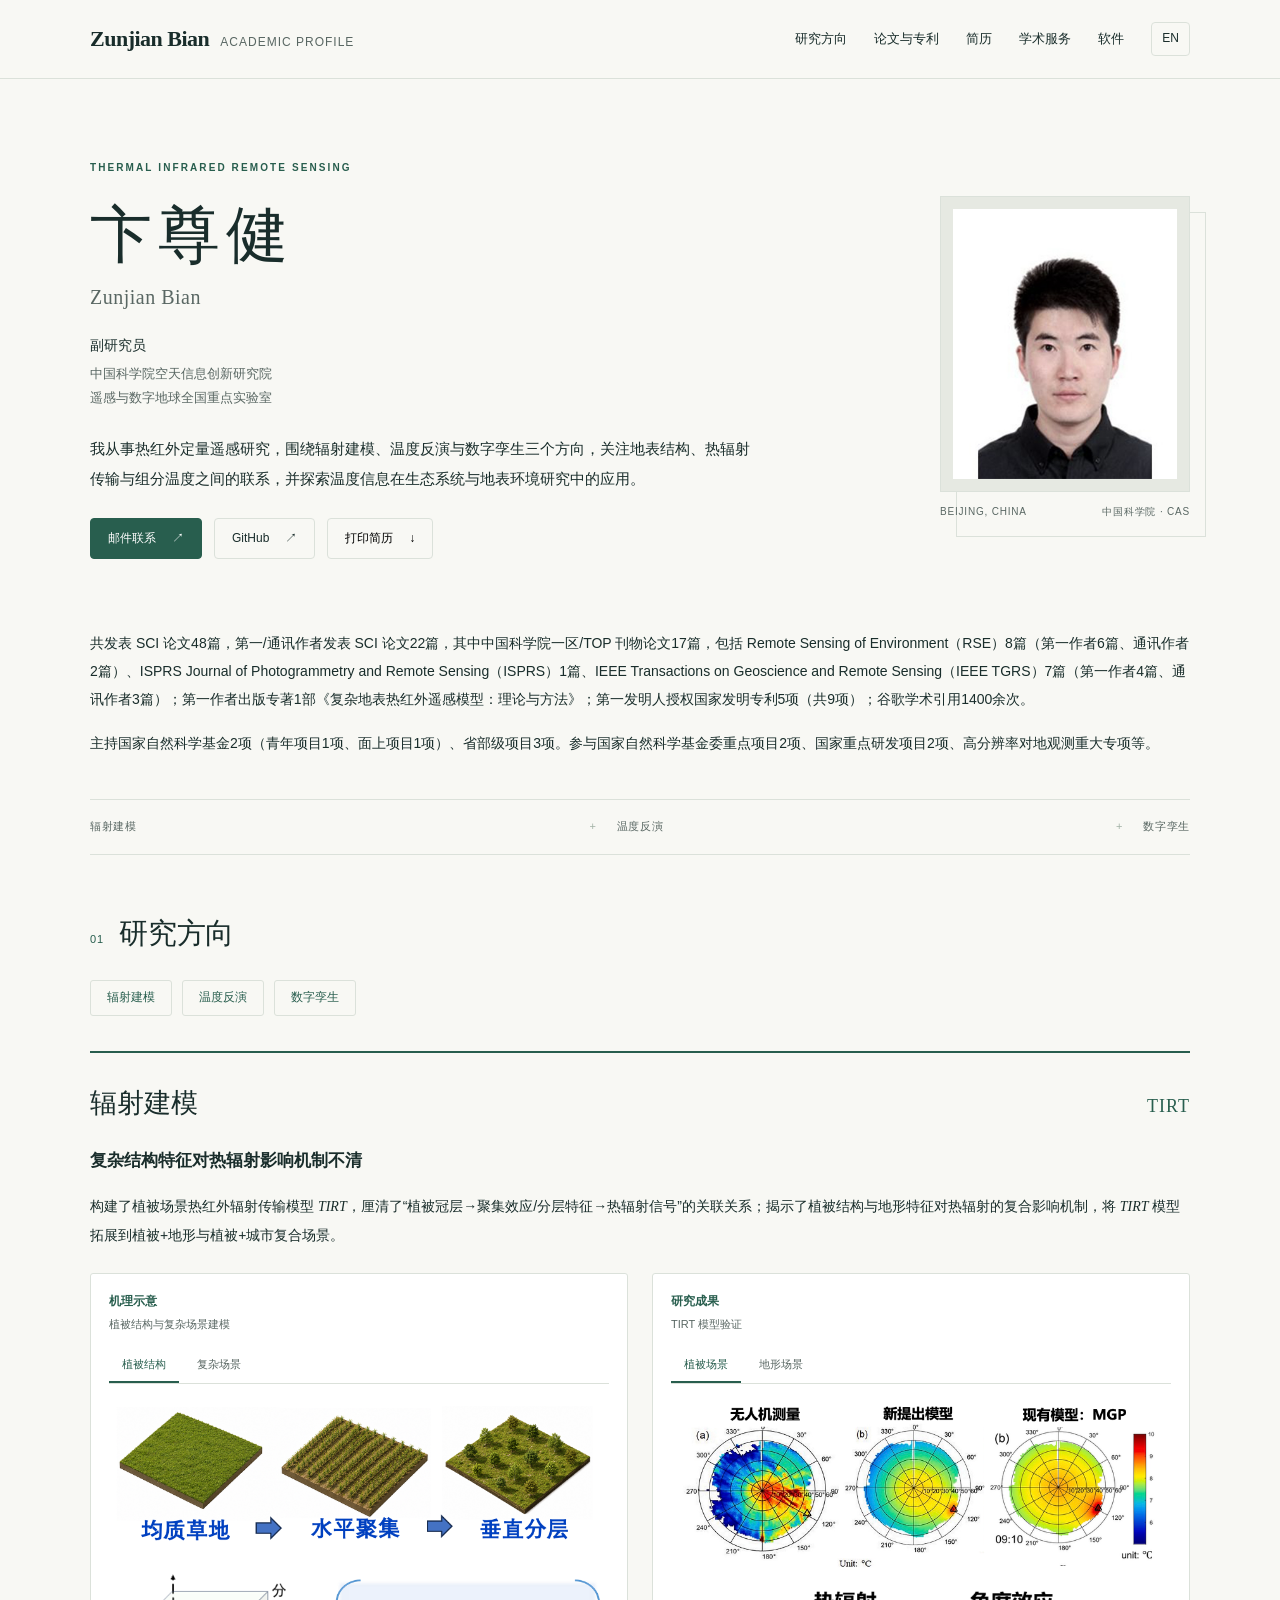
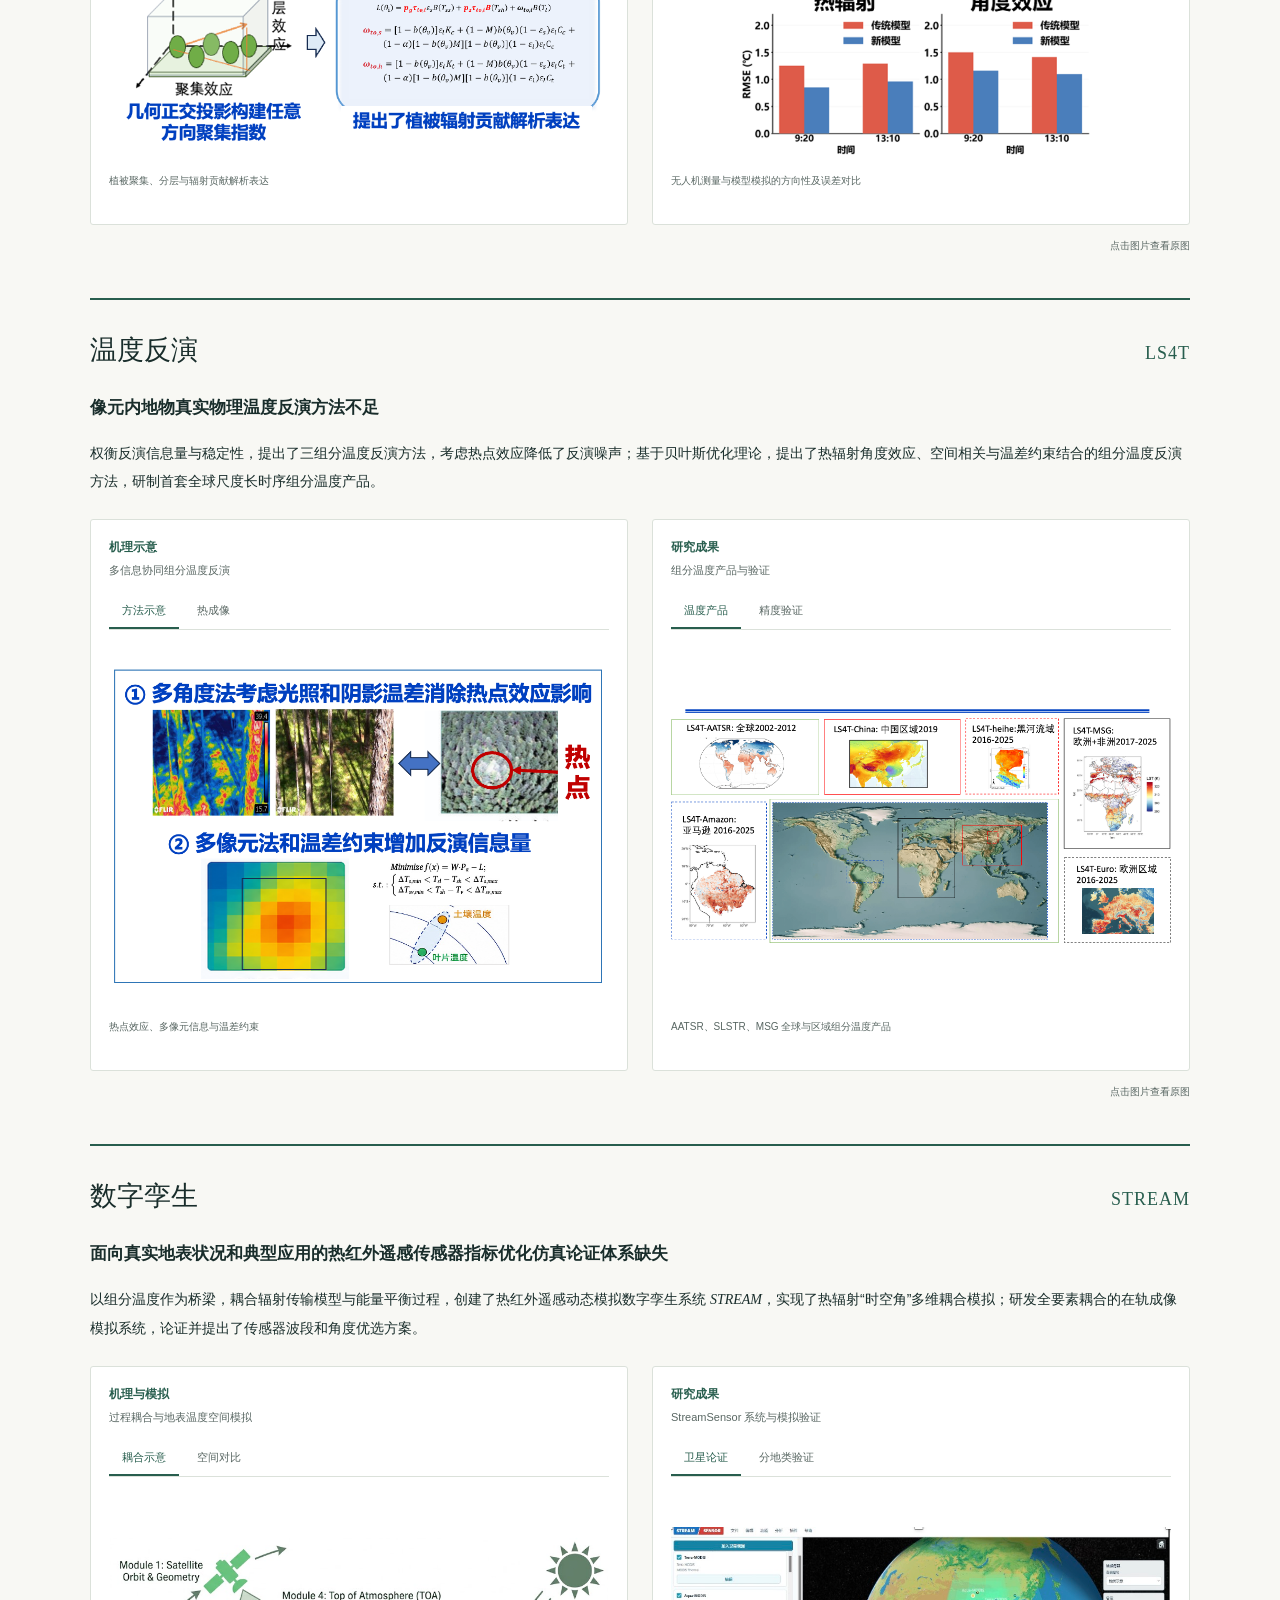
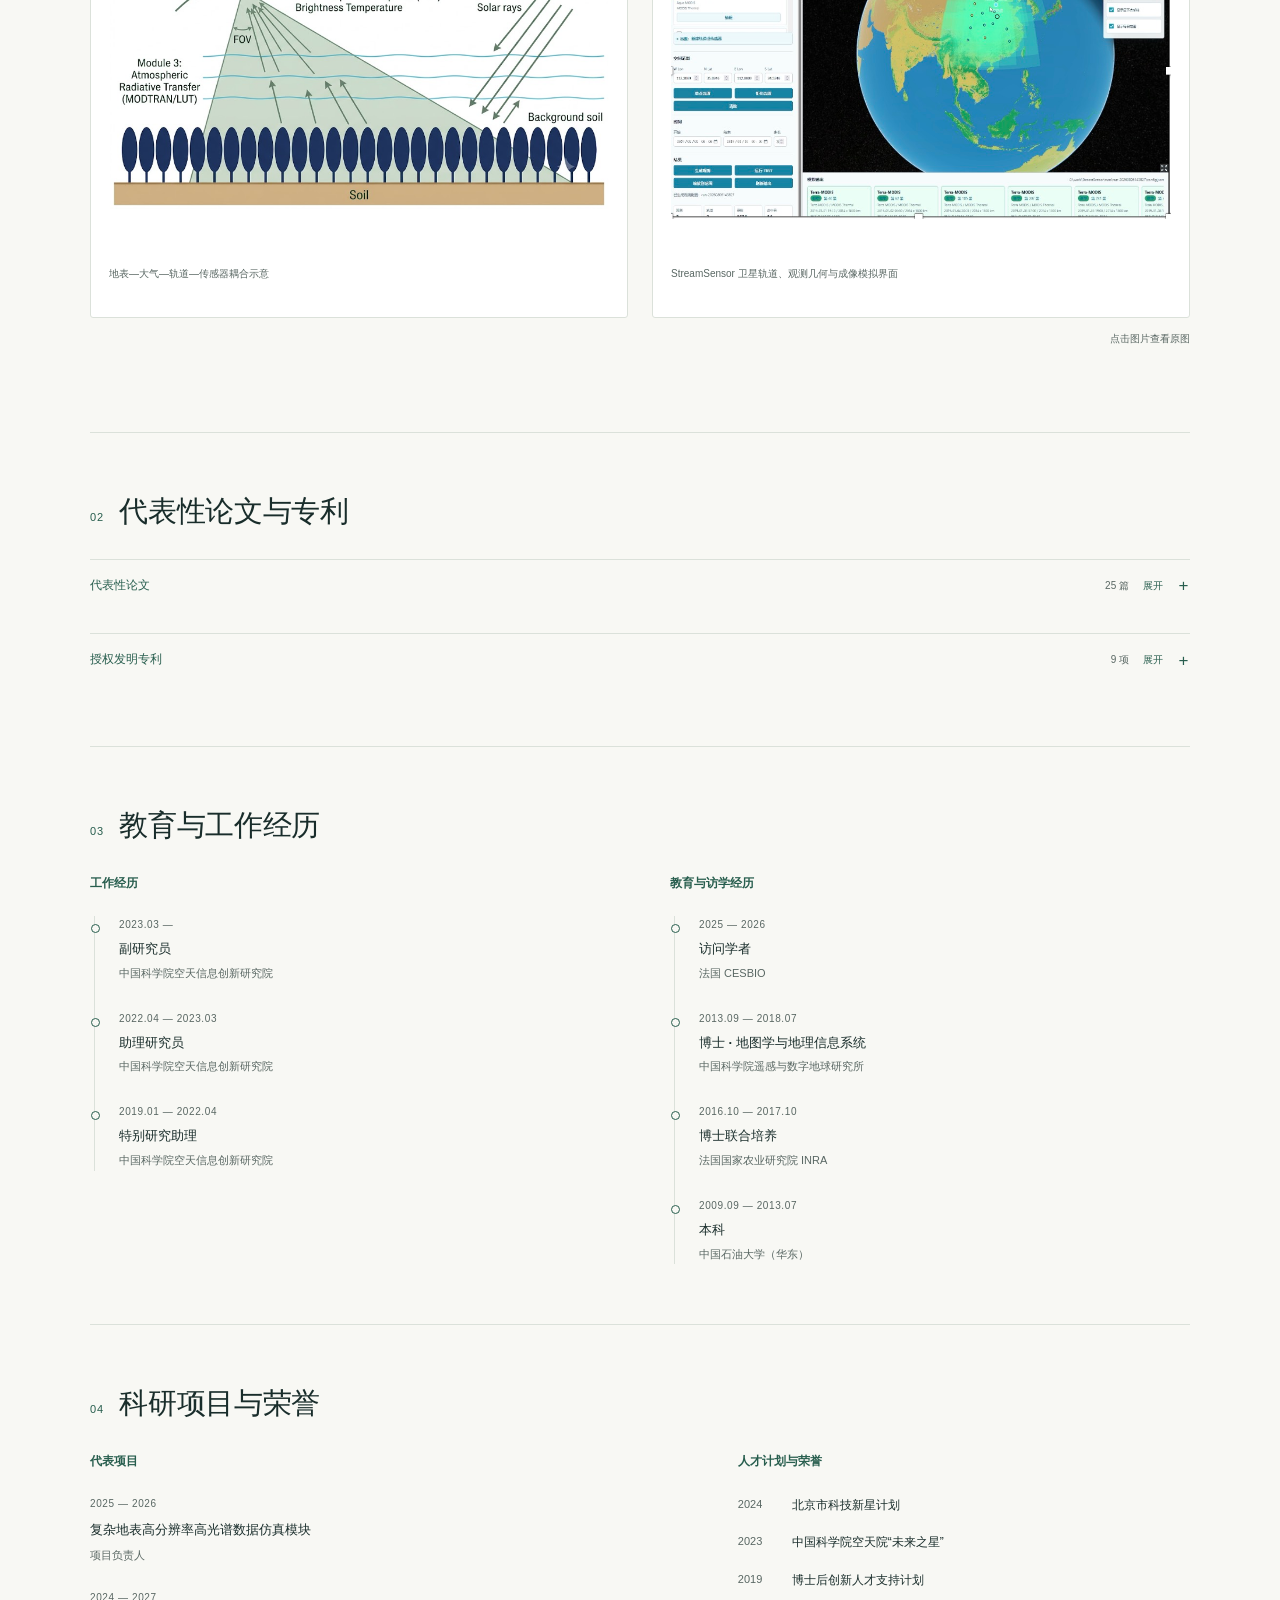
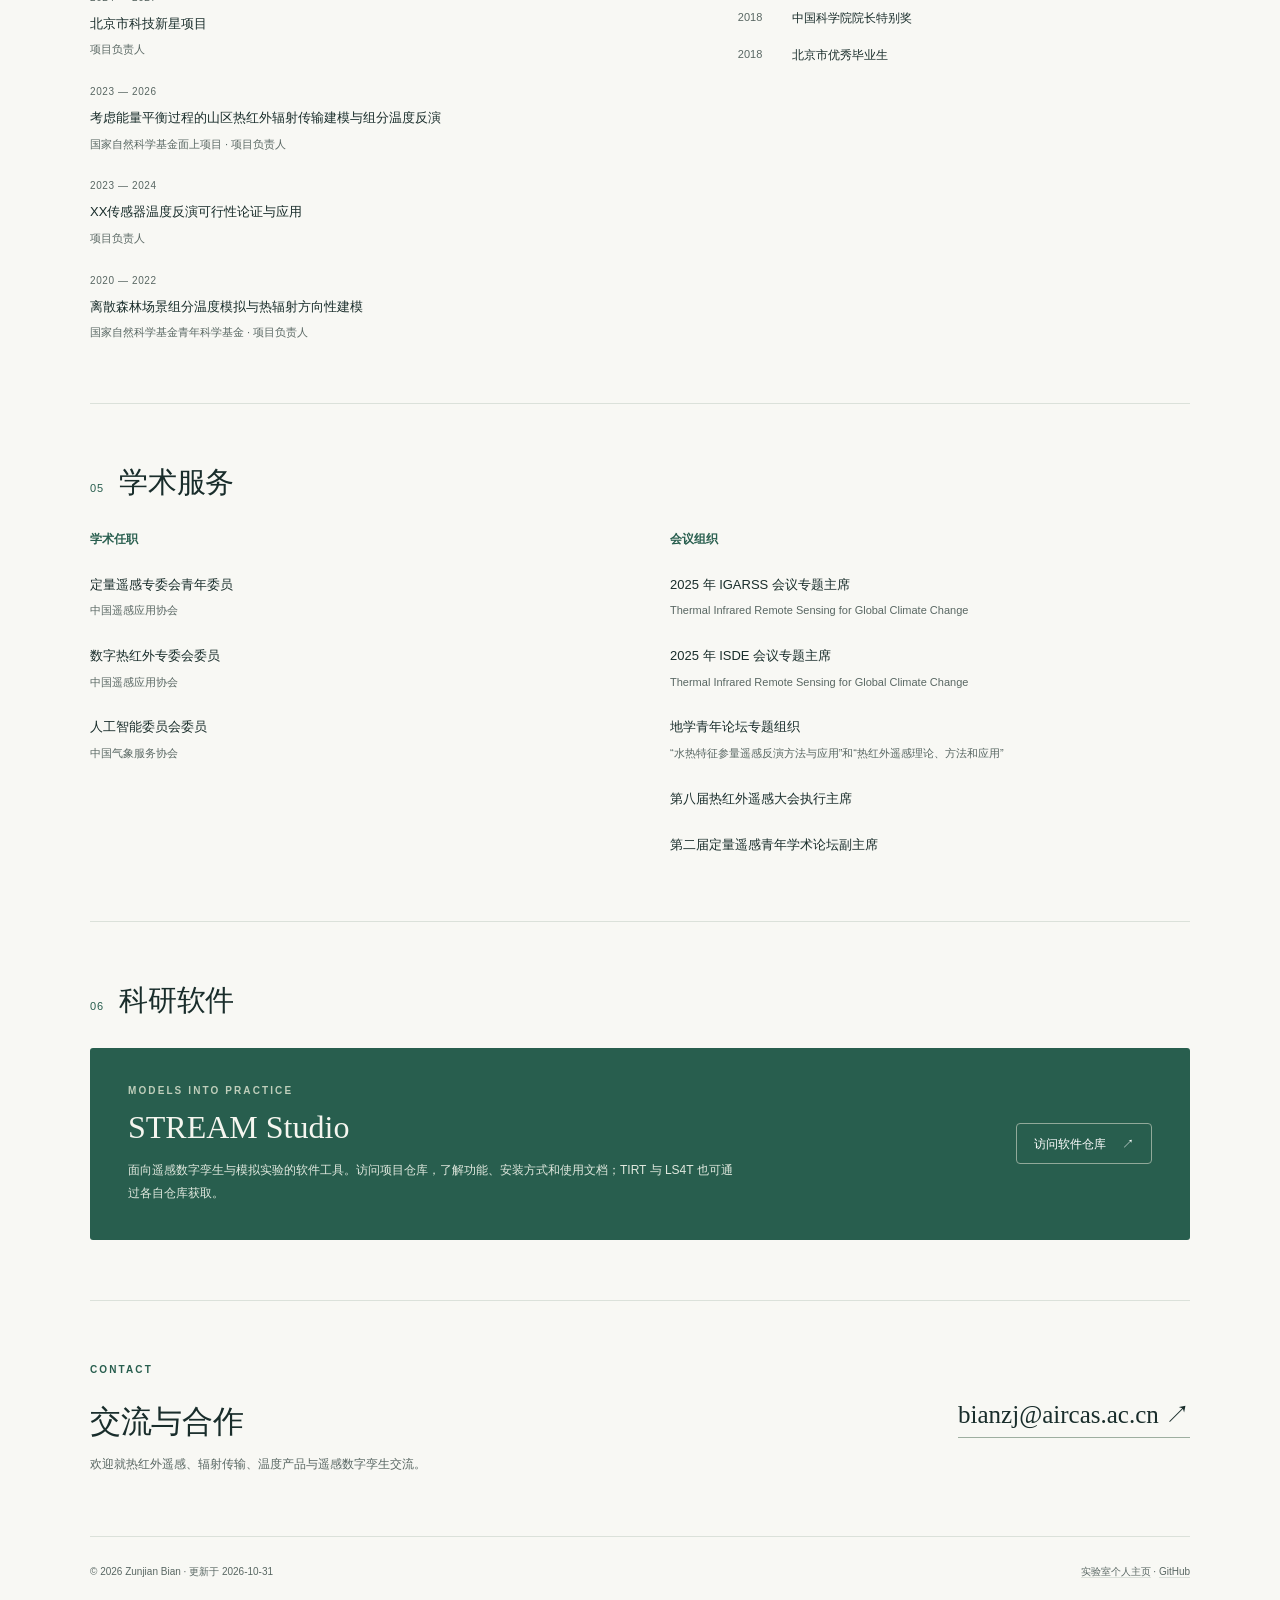
==== commit 3673db7f: "Move CESBIO visiting appointment to the right CV column" ====
--- a/index.html
+++ b/index.html
@@ -84,7 +84,7 @@
 </section>
 <section class="section" id="cv">
 <div class="section-head"><div class="section-label"><span class="section-no">03</span><h2><span class="zh">教育与工作经历</span><span class="en" lang="en">Experience &amp; education</span></h2></div></div>
-<div class="cv-grid"><div><h3 class="subheading"><span class="zh">工作经历</span><span class="en" lang="en">Appointments</span></h3><div class="timeline"><article class="timeline-item"><div class="date">2025 — 2026</div><h3><span class="zh">访问学者</span><span class="en" lang="en">Visiting Scholar</span></h3><div class="place"><span class="zh">法国 CESBIO</span><span class="en" lang="en">CESBIO, France</span></div></article><article class="timeline-item"><div class="date">2023.03 —</div><h3><span class="zh">副研究员</span><span class="en" lang="en">Associate Professor</span></h3><div class="place"><span class="zh">中国科学院空天信息创新研究院</span><span class="en" lang="en">Aerospace Information Research Institute, CAS</span></div></article><article class="timeline-item"><div class="date">2022.04 — 2023.03</div><h3><span class="zh">助理研究员</span><span class="en" lang="en">Assistant Professor</span></h3><div class="place"><span class="zh">中国科学院空天信息创新研究院</span><span class="en" lang="en">Aerospace Information Research Institute, CAS</span></div></article><article class="timeline-item"><div class="date">2019.01 — 2022.04</div><h3><span class="zh">特别研究助理</span><span class="en" lang="en">Postdoctoral Researcher</span></h3><div class="place"><span class="zh">中国科学院空天信息创新研究院</span><span class="en" lang="en">Aerospace Information Research Institute, CAS</span></div></article></div></div><div><h3 class="subheading"><span class="zh">教育经历</span><span class="en" lang="en">Education</span></h3><div class="timeline"><article class="timeline-item"><div class="date">2013.09 — 2018.07</div><h3><span class="zh">博士 · 地图学与地理信息系统</span><span class="en" lang="en">Ph.D. in Cartography and Geographical Information Systems</span></h3><div class="place"><span class="zh">中国科学院遥感与数字地球研究所</span><span class="en" lang="en">Institute of Remote Sensing and Digital Earth, CAS</span></div></article><article class="timeline-item"><div class="date">2016.10 — 2017.10</div><h3><span class="zh">博士联合培养</span><span class="en" lang="en">Visiting Ph.D. Researcher</span></h3><div class="place"><span class="zh">法国国家农业研究院 INRA</span><span class="en" lang="en">French National Institute for Agricultural Research (INRA)</span></div></article><article class="timeline-item"><div class="date">2009.09 — 2013.07</div><h3><span class="zh">本科</span><span class="en" lang="en">B.Sc.</span></h3><div class="place"><span class="zh">中国石油大学（华东）</span><span class="en" lang="en">China University of Petroleum (East China)</span></div></article></div></div></div>
+<div class="cv-grid"><div><h3 class="subheading"><span class="zh">工作经历</span><span class="en" lang="en">Appointments</span></h3><div class="timeline"><article class="timeline-item"><div class="date">2023.03 —</div><h3><span class="zh">副研究员</span><span class="en" lang="en">Associate Professor</span></h3><div class="place"><span class="zh">中国科学院空天信息创新研究院</span><span class="en" lang="en">Aerospace Information Research Institute, CAS</span></div></article><article class="timeline-item"><div class="date">2022.04 — 2023.03</div><h3><span class="zh">助理研究员</span><span class="en" lang="en">Assistant Professor</span></h3><div class="place"><span class="zh">中国科学院空天信息创新研究院</span><span class="en" lang="en">Aerospace Information Research Institute, CAS</span></div></article><article class="timeline-item"><div class="date">2019.01 — 2022.04</div><h3><span class="zh">特别研究助理</span><span class="en" lang="en">Postdoctoral Researcher</span></h3><div class="place"><span class="zh">中国科学院空天信息创新研究院</span><span class="en" lang="en">Aerospace Information Research Institute, CAS</span></div></article></div></div><div><h3 class="subheading"><span class="zh">教育与访学经历</span><span class="en" lang="en">Education &amp; visiting appointments</span></h3><div class="timeline"><article class="timeline-item"><div class="date">2025 — 2026</div><h3><span class="zh">访问学者</span><span class="en" lang="en">Visiting Scholar</span></h3><div class="place"><span class="zh">法国 CESBIO</span><span class="en" lang="en">CESBIO, France</span></div></article><article class="timeline-item"><div class="date">2013.09 — 2018.07</div><h3><span class="zh">博士 · 地图学与地理信息系统</span><span class="en" lang="en">Ph.D. in Cartography and Geographical Information Systems</span></h3><div class="place"><span class="zh">中国科学院遥感与数字地球研究所</span><span class="en" lang="en">Institute of Remote Sensing and Digital Earth, CAS</span></div></article><article class="timeline-item"><div class="date">2016.10 — 2017.10</div><h3><span class="zh">博士联合培养</span><span class="en" lang="en">Visiting Ph.D. Researcher</span></h3><div class="place"><span class="zh">法国国家农业研究院 INRA</span><span class="en" lang="en">French National Institute for Agricultural Research (INRA)</span></div></article><article class="timeline-item"><div class="date">2009.09 — 2013.07</div><h3><span class="zh">本科</span><span class="en" lang="en">B.Sc.</span></h3><div class="place"><span class="zh">中国石油大学（华东）</span><span class="en" lang="en">China University of Petroleum (East China)</span></div></article></div></div></div>
 </section>
 <section class="section" id="projects">
 <div class="section-head"><div class="section-label"><span class="section-no">04</span><h2><span class="zh">科研项目与荣誉</span><span class="en" lang="en">Projects &amp; recognition</span></h2></div></div>
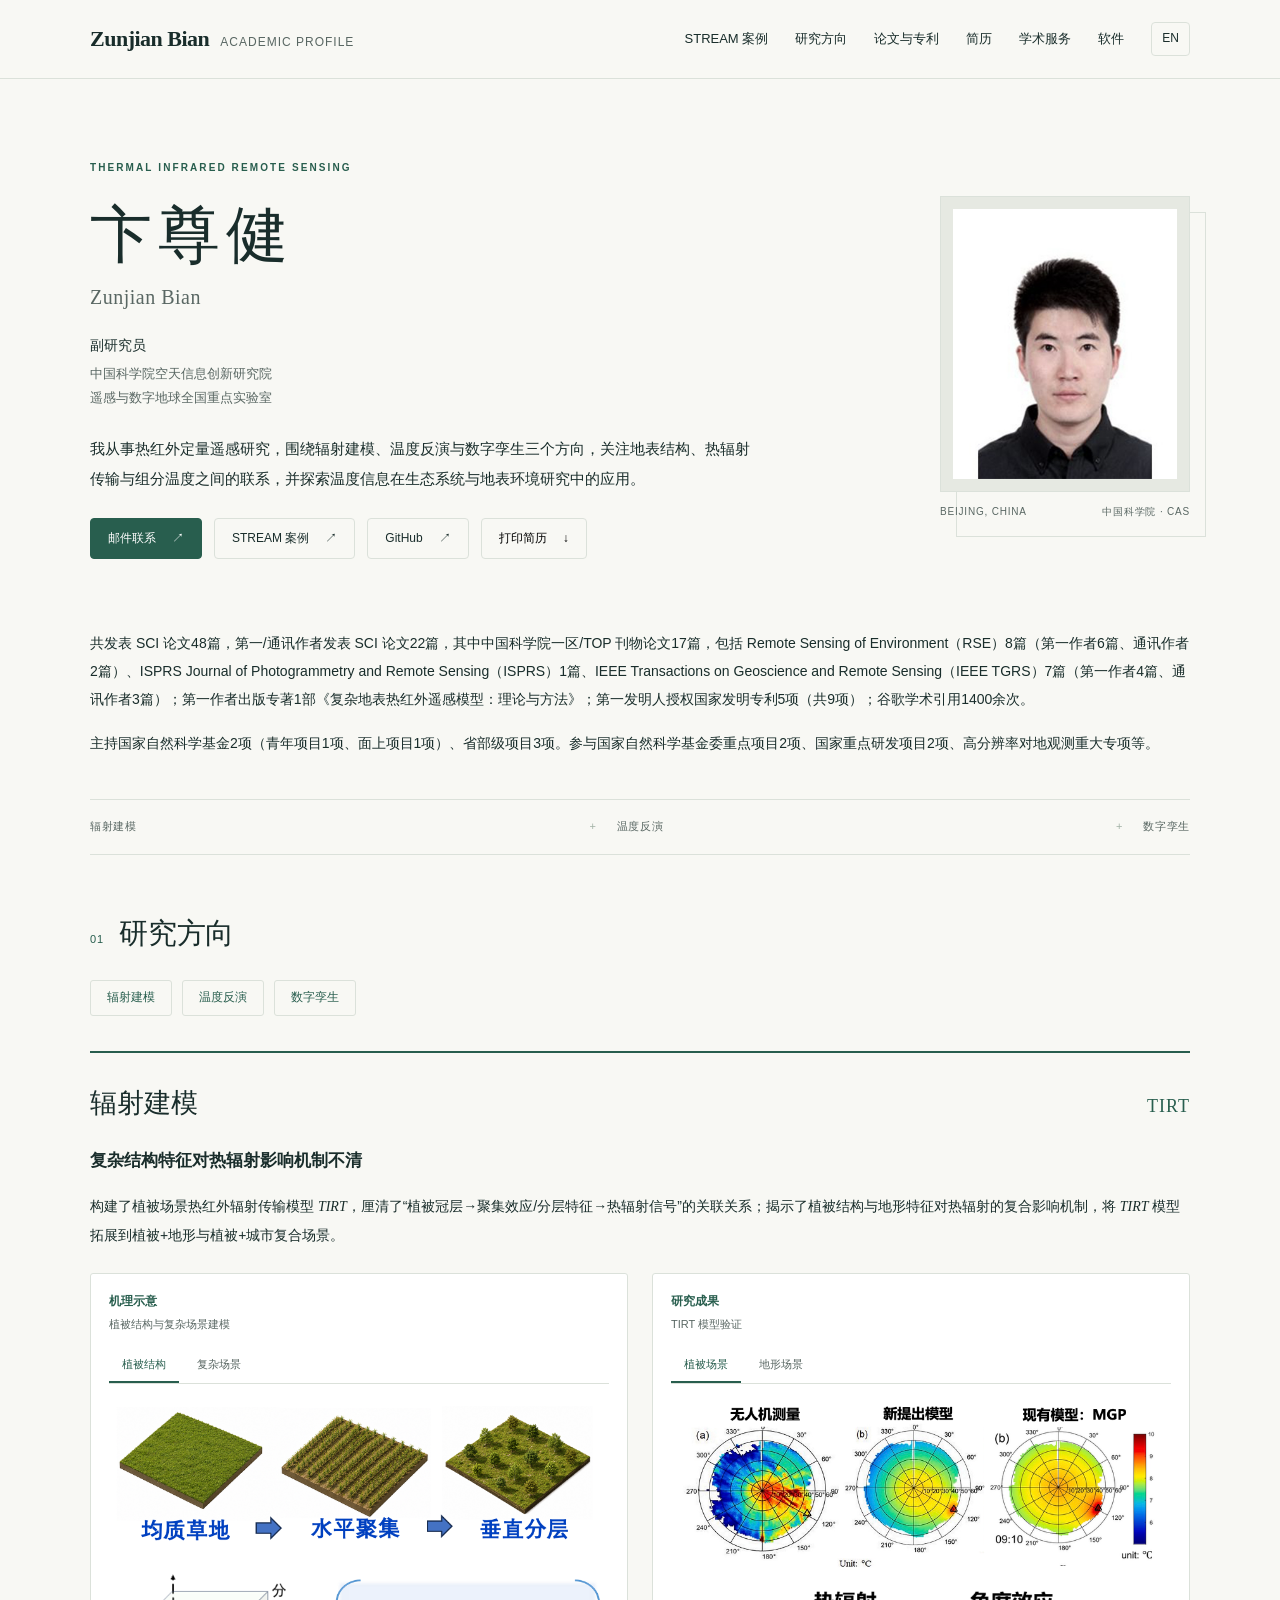
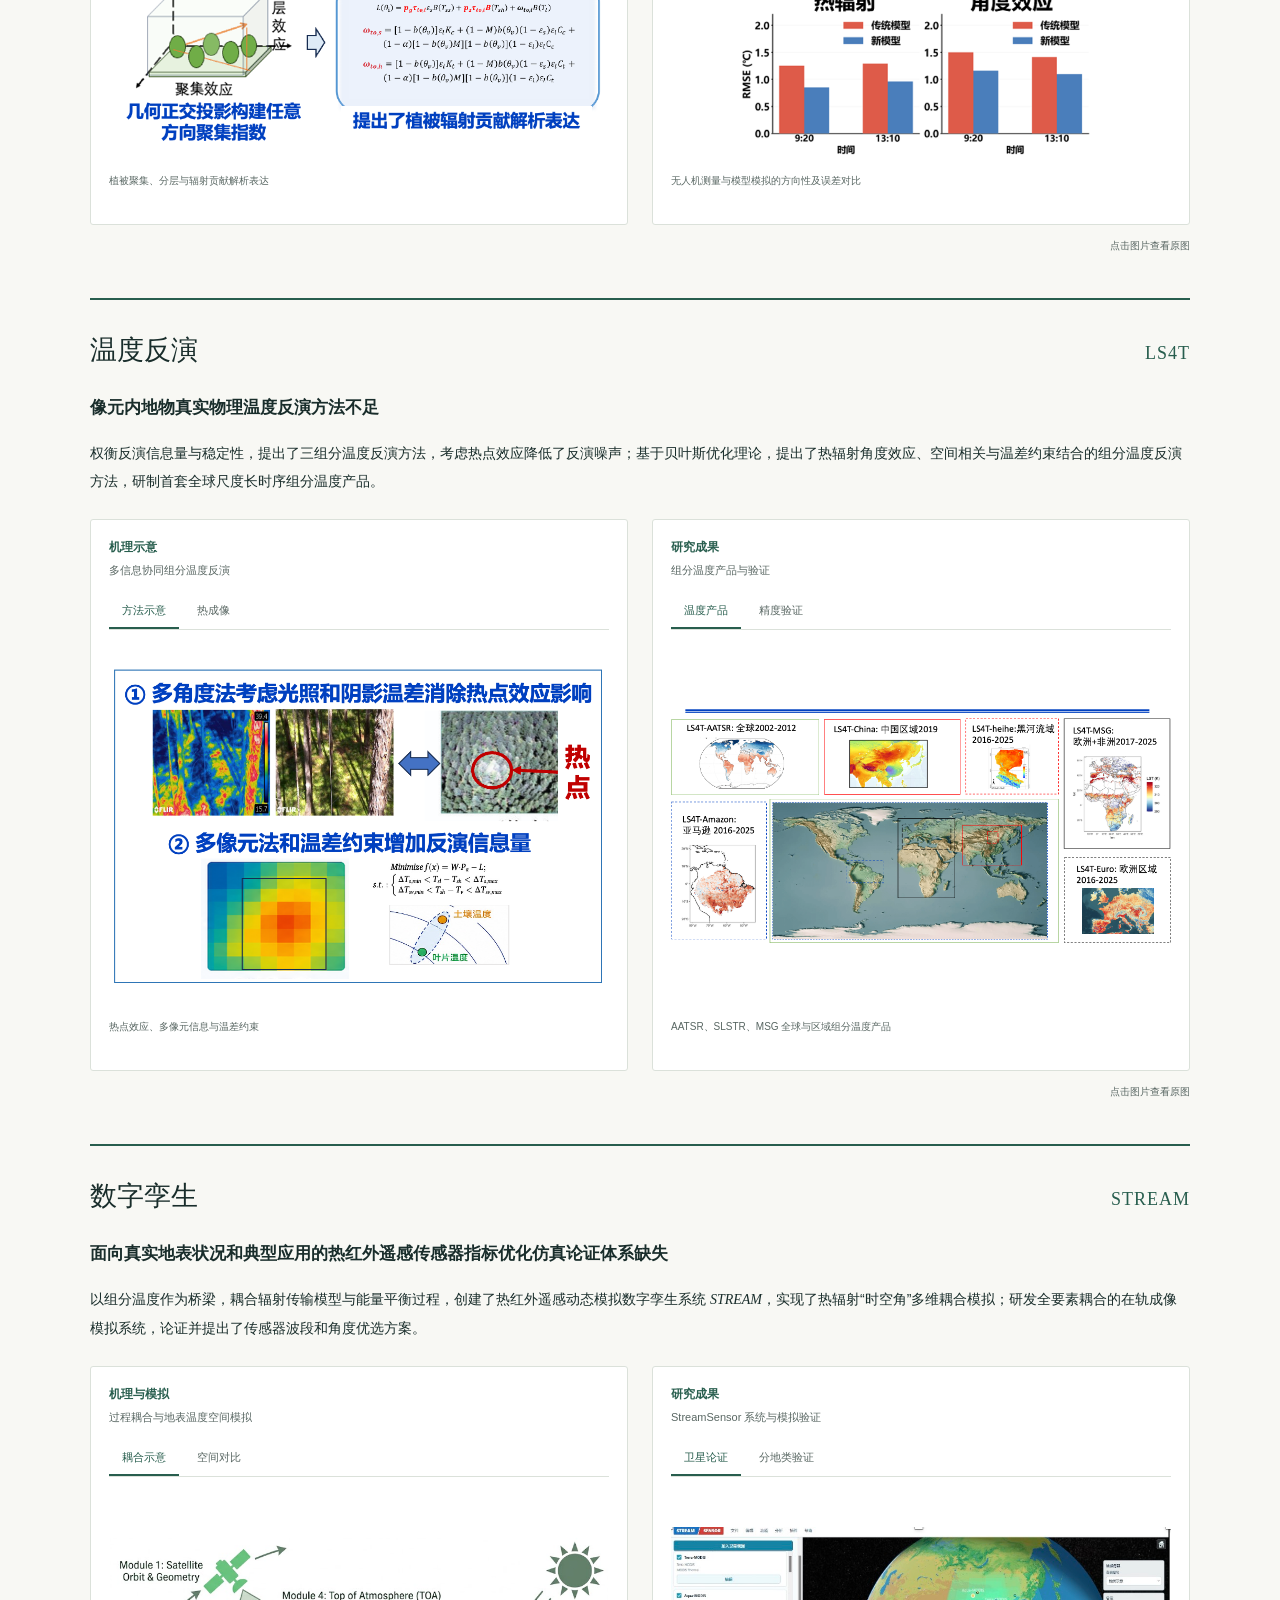
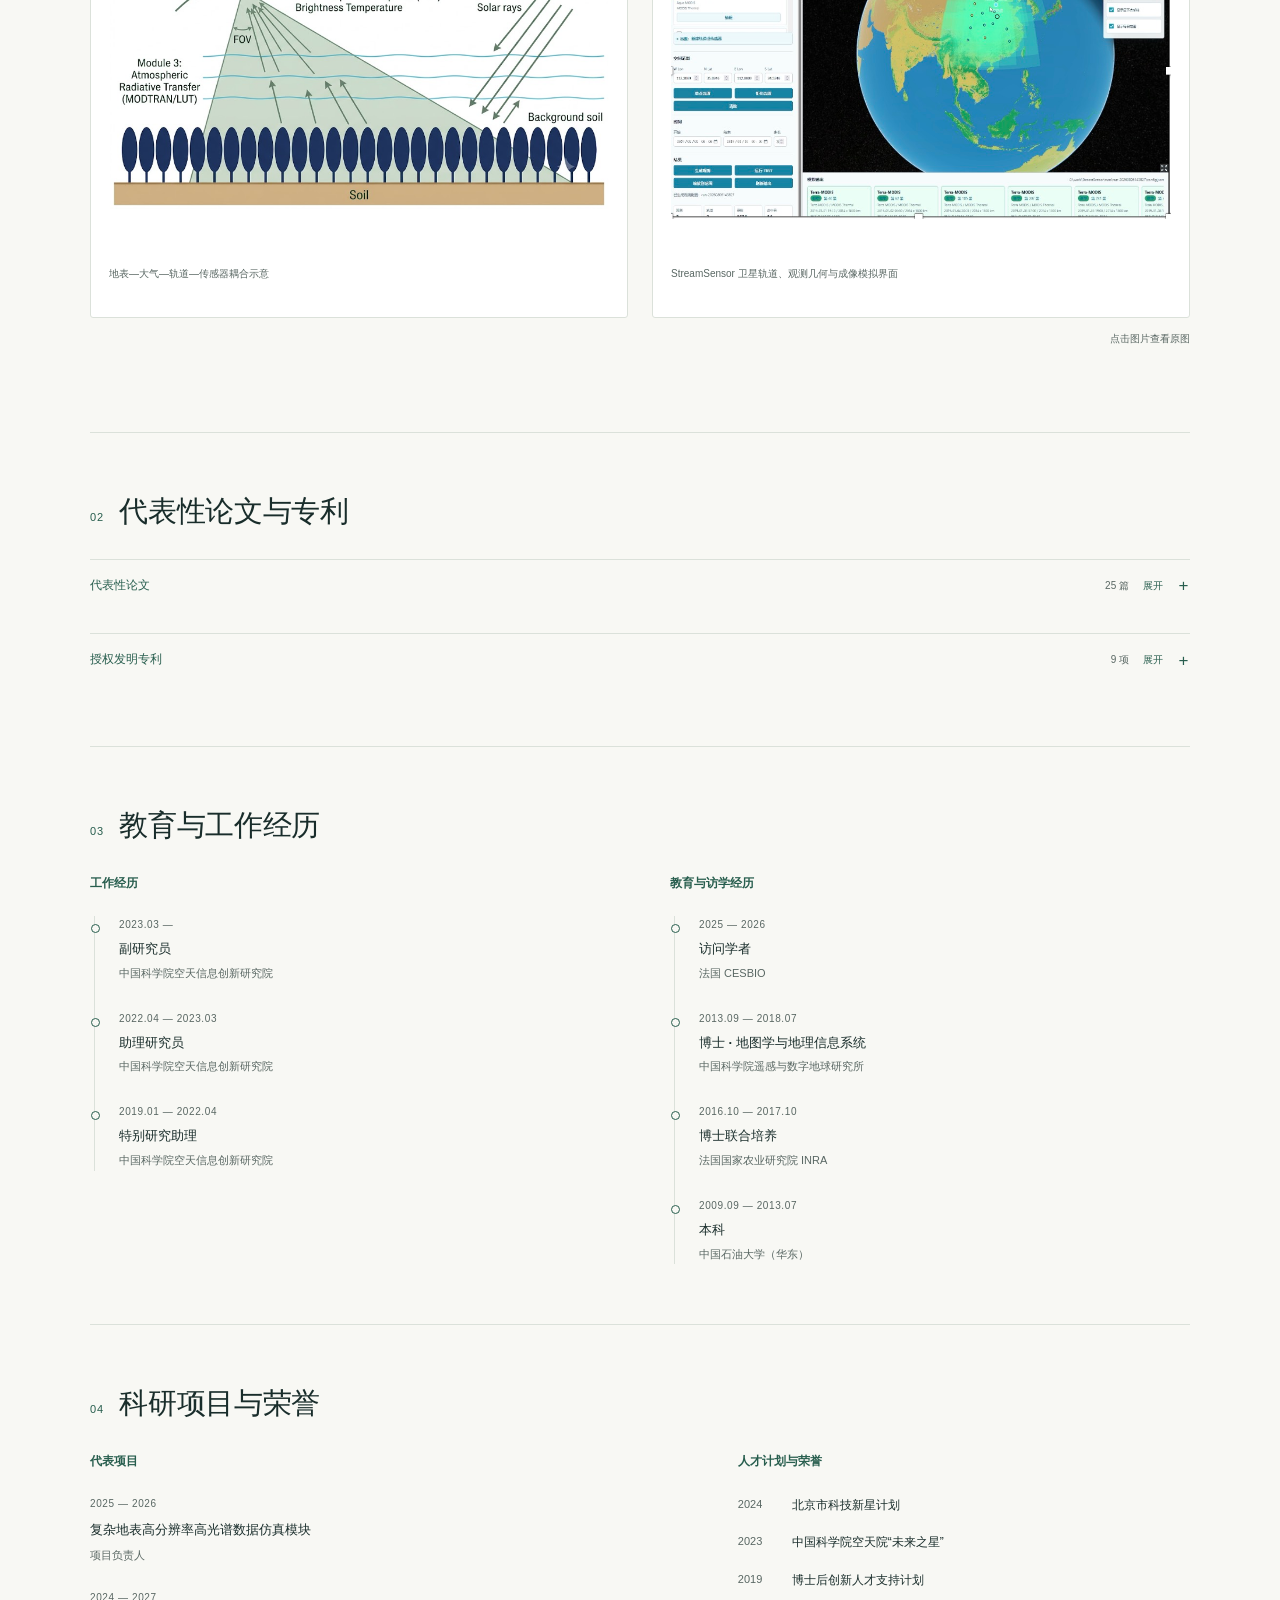
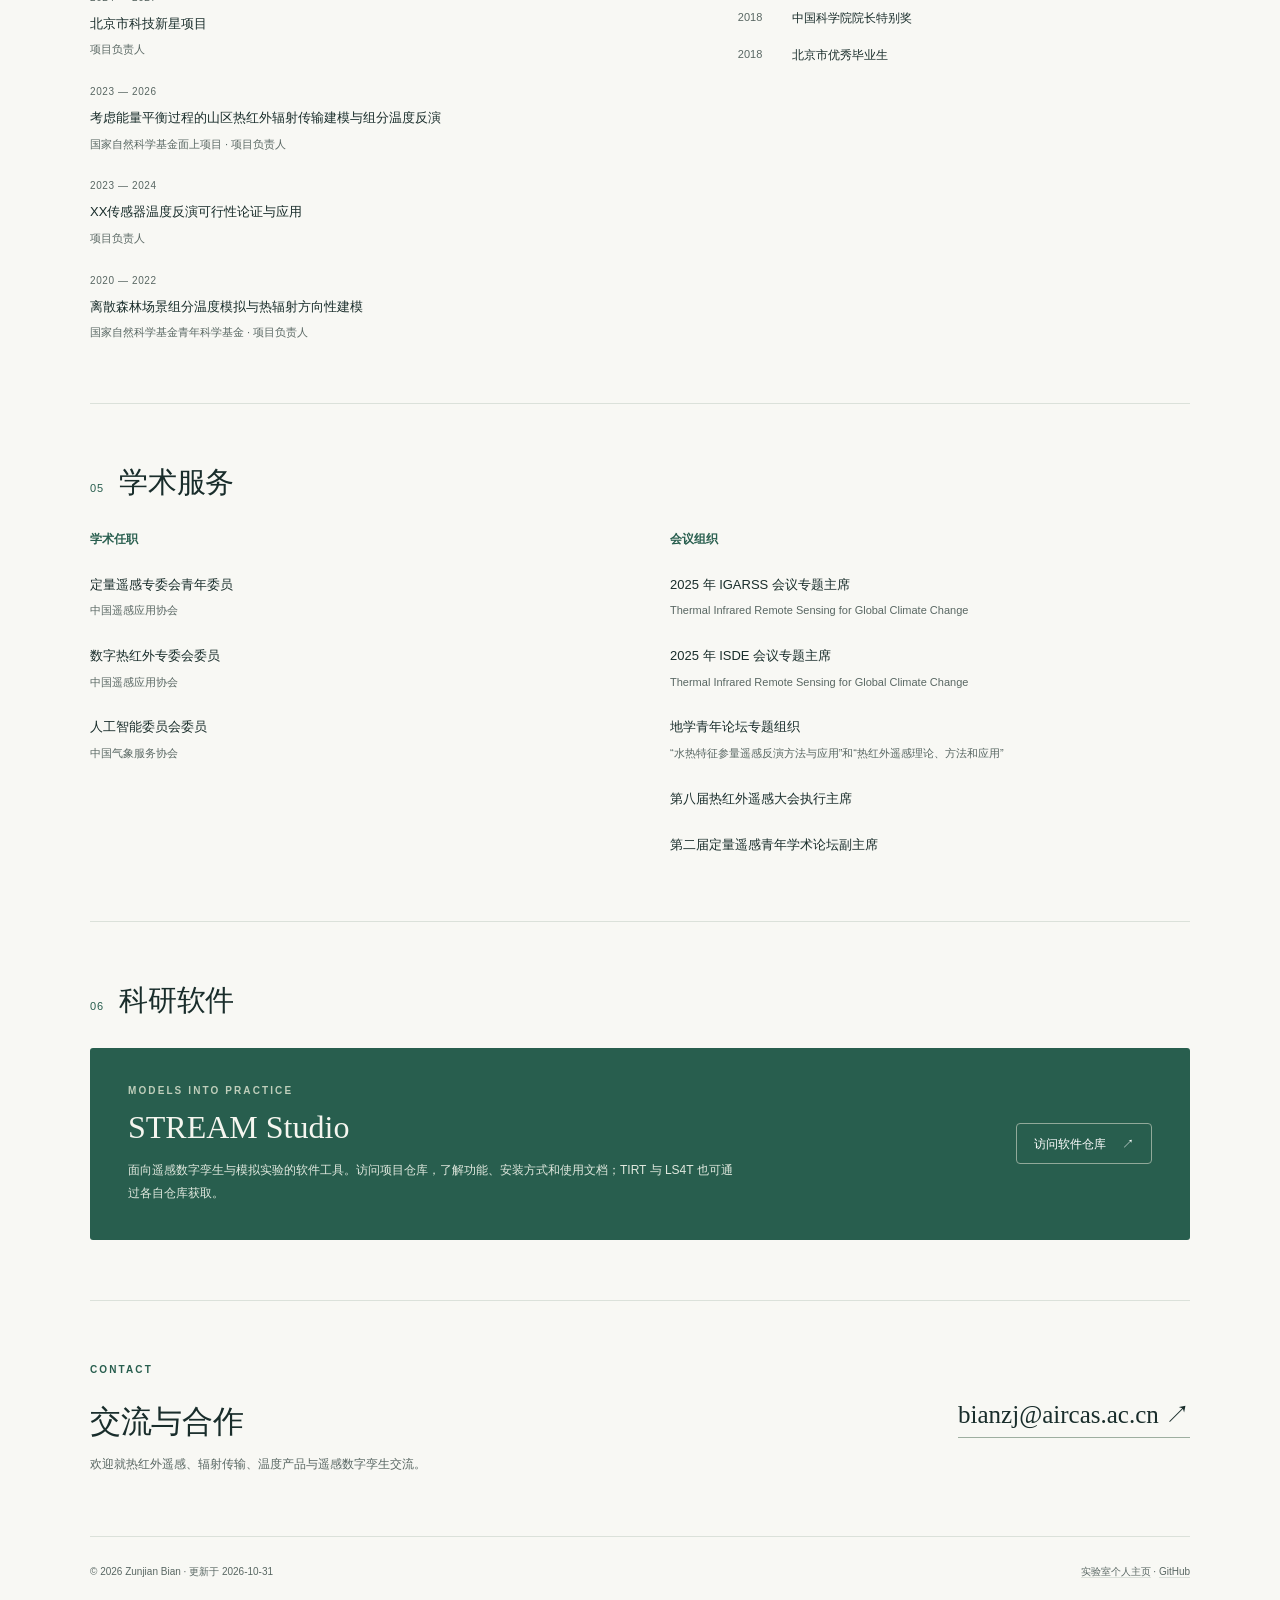
==== commit bb064278: "Add bilingual STREAM case studies page and homepage navigation" ====
--- a/index.html
+++ b/index.html
@@ -20,6 +20,7 @@
 <header class="header"><div class="wrap nav">
 <a class="brand" href="#main">Zunjian Bian<span>ACADEMIC PROFILE</span></a>
 <nav class="nav-links" aria-label="Main navigation">
+<a class="desktop-link" href="stream.html"><span class="zh">STREAM 案例</span><span class="en" lang="en">STREAM cases</span></a>
 <a href="#research"><span class="zh">研究方向</span><span class="en" lang="en">Research</span></a>
 <a class="desktop-link" href="#publications"><span class="zh">论文与专利</span><span class="en" lang="en">Publications</span></a>
 <a href="#cv"><span class="zh">简历</span><span class="en" lang="en">CV</span></a>
@@ -38,6 +39,7 @@
 <p class="intro"><span class="zh">我从事热红外定量遥感研究，围绕辐射建模、温度反演与数字孪生三个方向，关注地表结构、热辐射传输与组分温度之间的联系，并探索温度信息在生态系统与地表环境研究中的应用。</span><span class="en" lang="en">I study thermal infrared remote sensing in three areas: radiative transfer modeling, temperature retrieval, and digital twins. My research focuses on the relationships between surface structure, radiative transfer, and component temperatures, and explores applications of temperature information to ecosystems and the land surface environment.</span></p>
 <div class="actions">
 <a class="button primary" href="mailto:bianzj@aircas.ac.cn"><span class="zh">邮件联系</span><span class="en" lang="en">Get in touch</span><span aria-hidden="true">↗</span></a>
+<a class="button" href="stream.html"><span class="zh">STREAM 案例</span><span class="en" lang="en">STREAM cases</span><span aria-hidden="true">↗</span></a>
 <a class="button" href="https://github.com/bianzj">GitHub<span aria-hidden="true">↗</span></a>
 <button class="button" type="button" id="print-cv"><span class="zh">打印简历</span><span class="en" lang="en">Print CV</span><span aria-hidden="true">↓</span></button>
 </div>
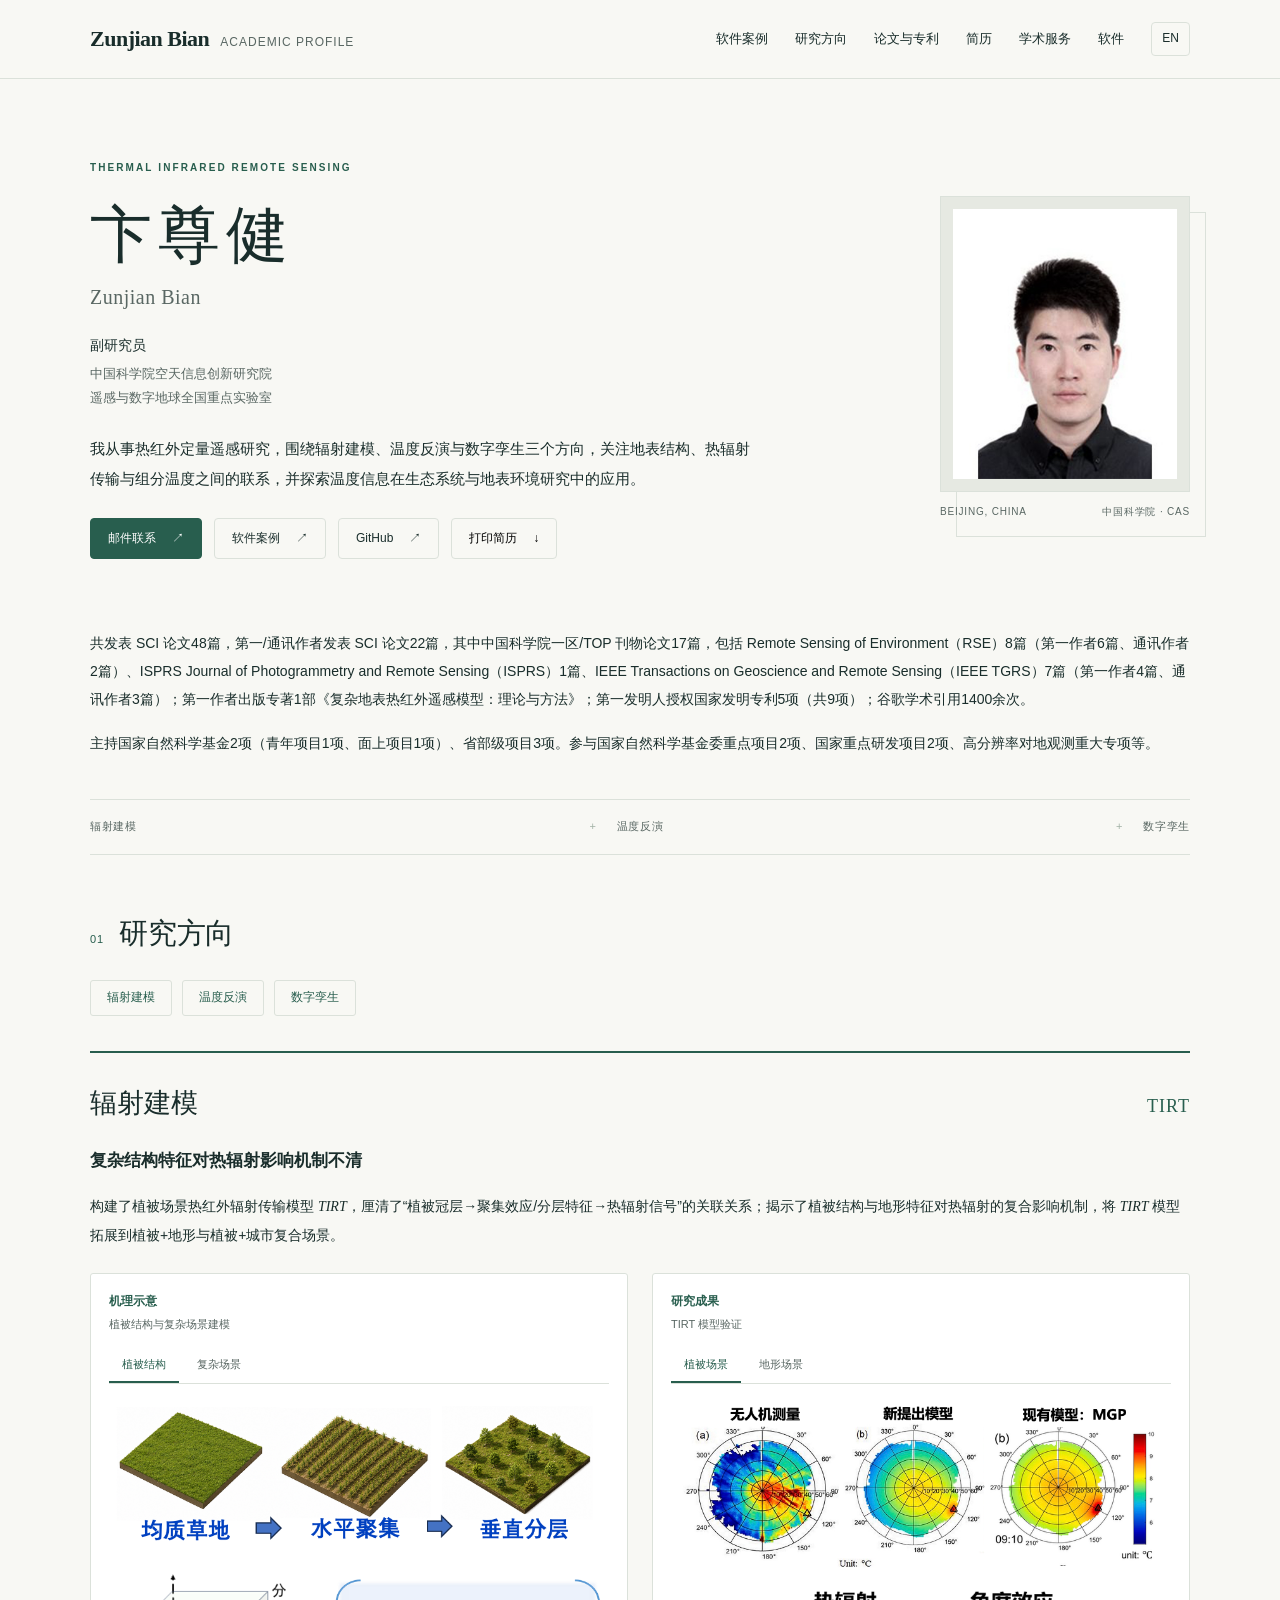
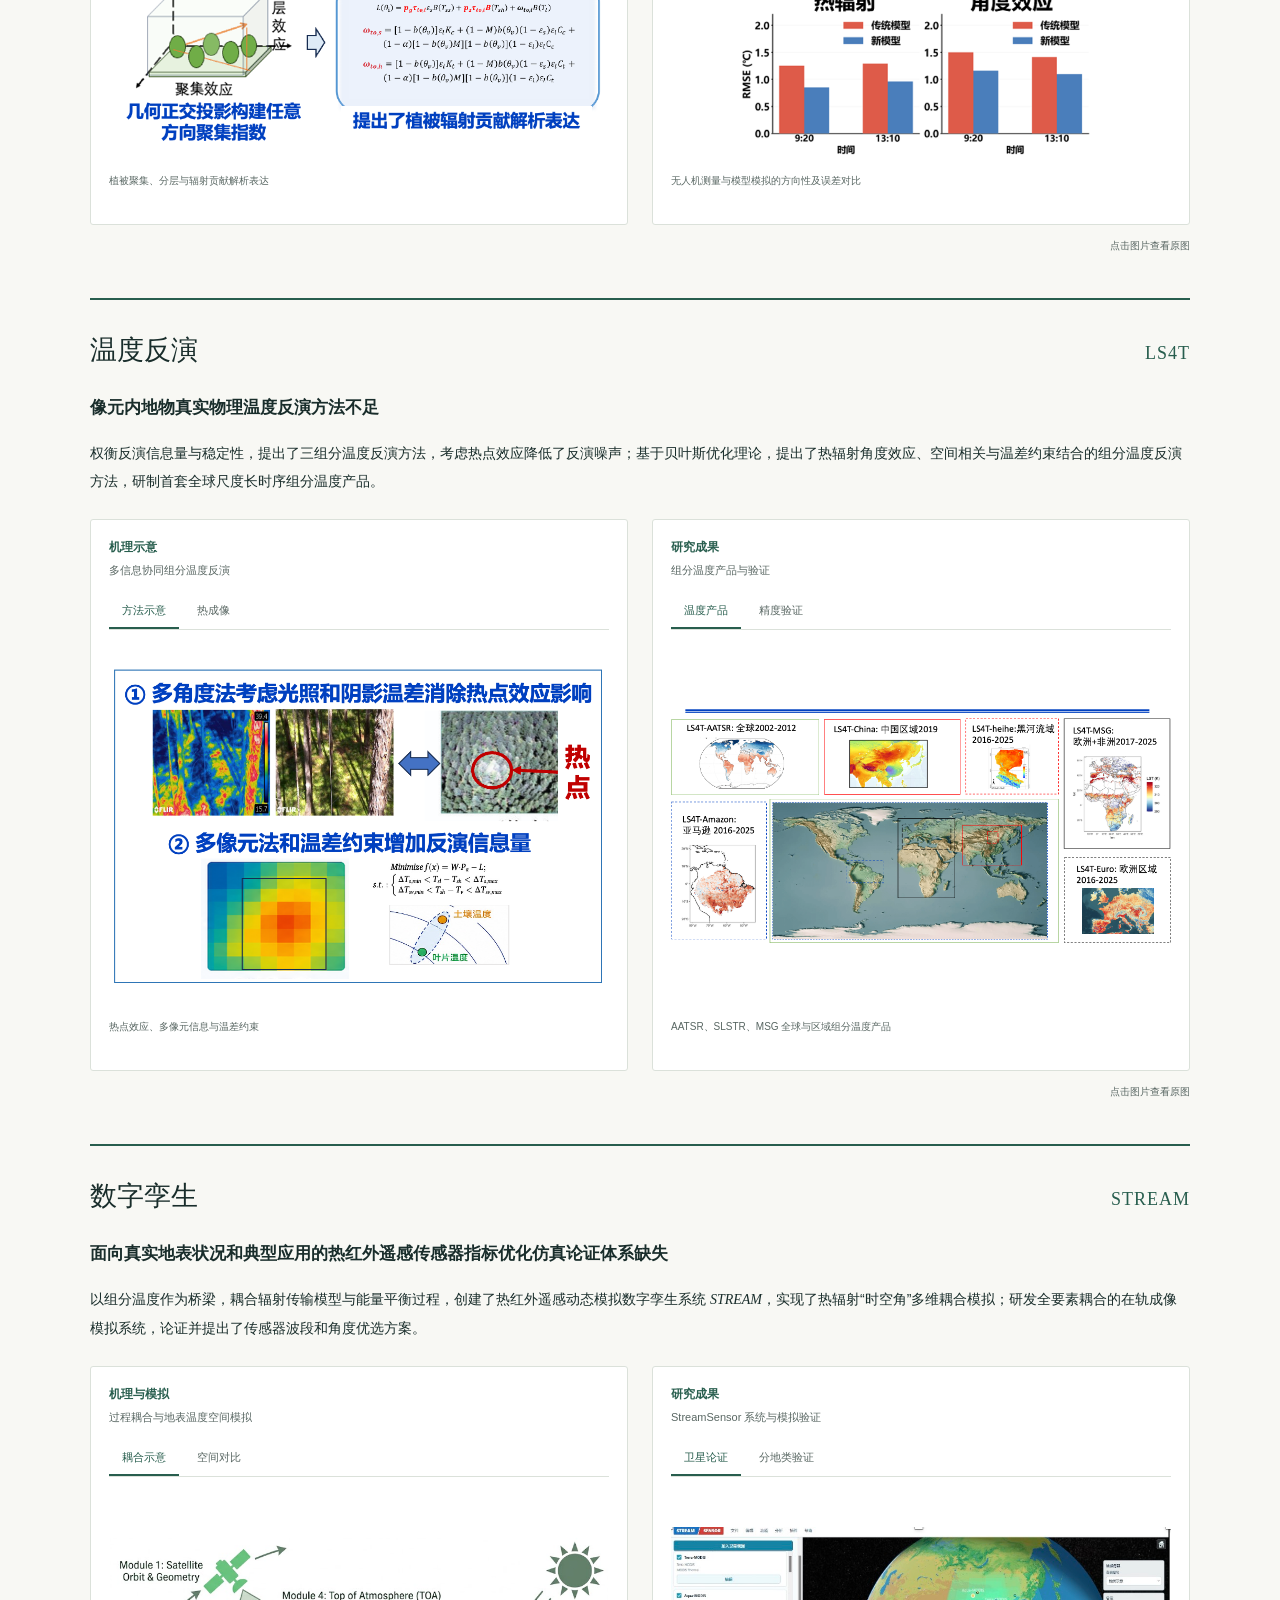
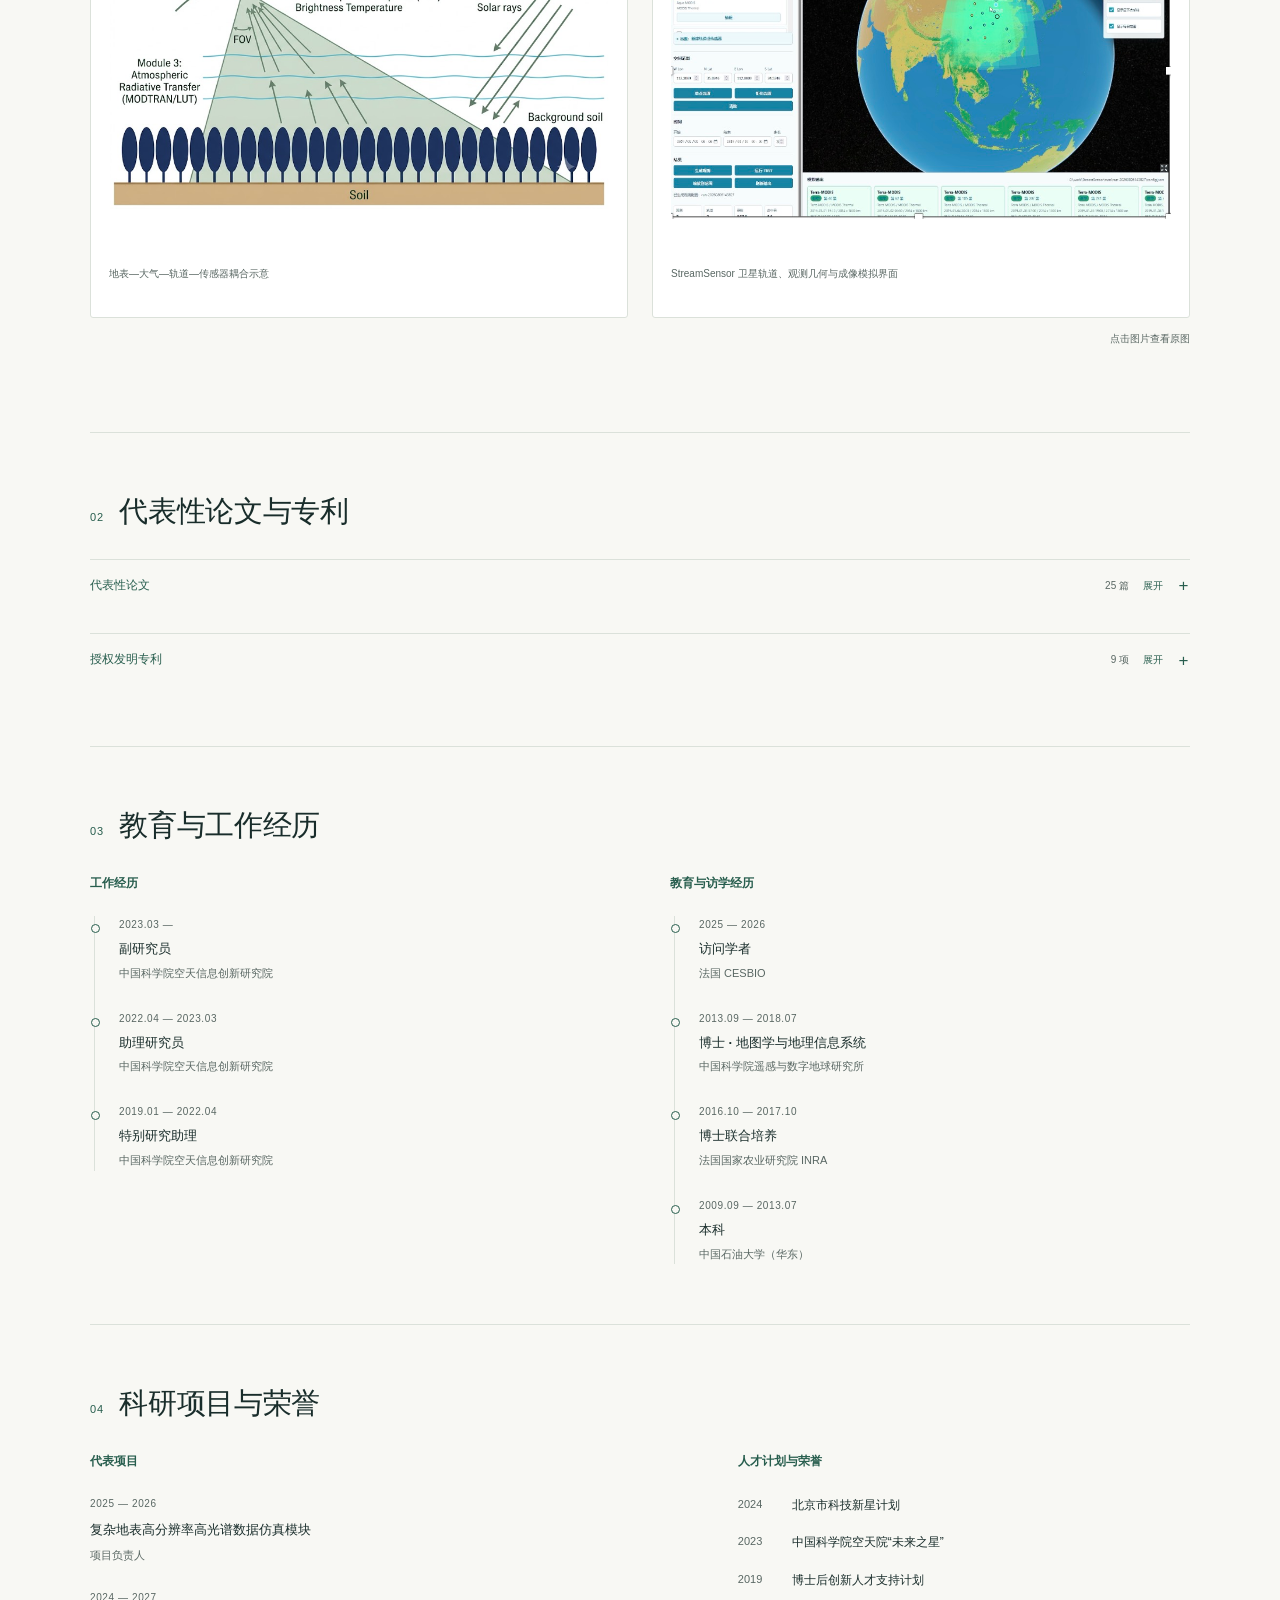
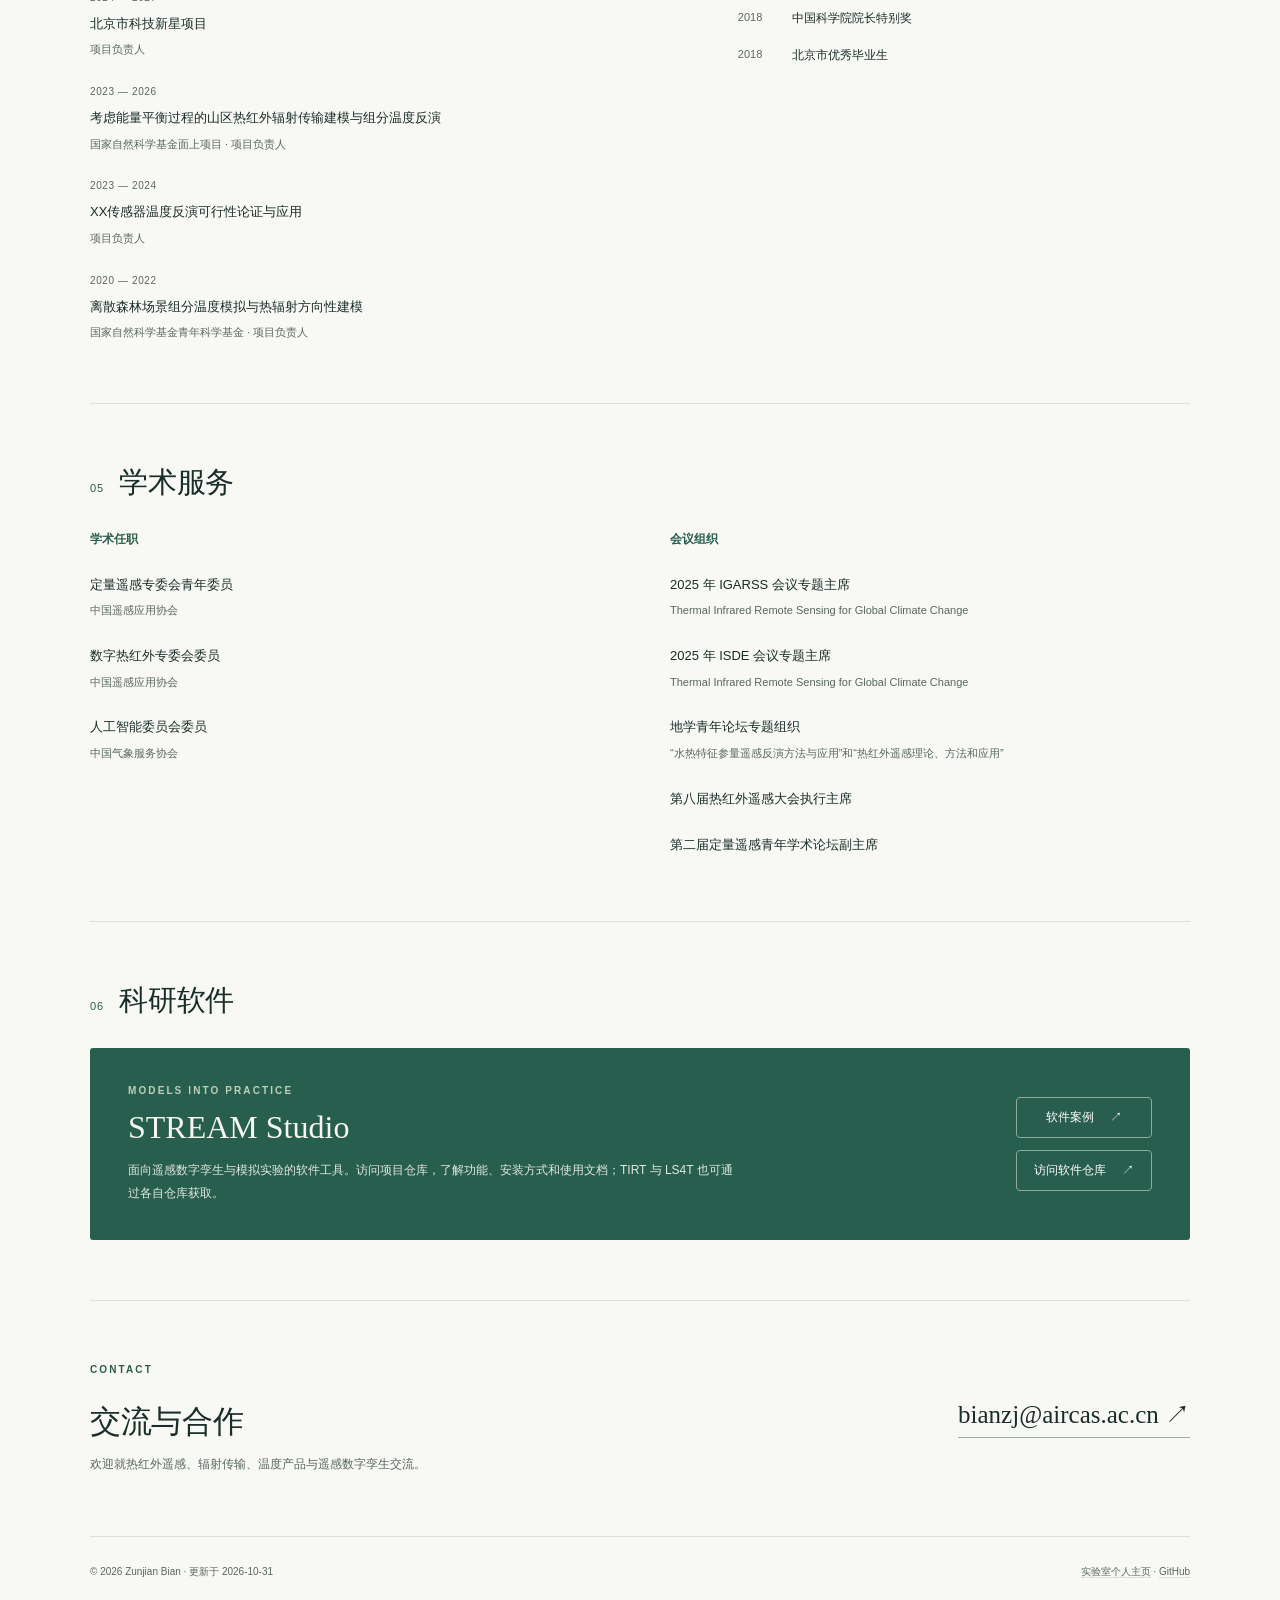
==== commit c1370bc8: "Reserve separate STREAM Studio software case page without adding case content" ====
--- a/index.html
+++ b/index.html
@@ -20,7 +20,7 @@
 <header class="header"><div class="wrap nav">
 <a class="brand" href="#main">Zunjian Bian<span>ACADEMIC PROFILE</span></a>
 <nav class="nav-links" aria-label="Main navigation">
-<a class="desktop-link" href="stream.html"><span class="zh">STREAM 案例</span><span class="en" lang="en">STREAM cases</span></a>
+<a class="desktop-link" href="stream.html"><span class="zh">软件案例</span><span class="en" lang="en">Software cases</span></a>
 <a href="#research"><span class="zh">研究方向</span><span class="en" lang="en">Research</span></a>
 <a class="desktop-link" href="#publications"><span class="zh">论文与专利</span><span class="en" lang="en">Publications</span></a>
 <a href="#cv"><span class="zh">简历</span><span class="en" lang="en">CV</span></a>
@@ -39,7 +39,7 @@
 <p class="intro"><span class="zh">我从事热红外定量遥感研究，围绕辐射建模、温度反演与数字孪生三个方向，关注地表结构、热辐射传输与组分温度之间的联系，并探索温度信息在生态系统与地表环境研究中的应用。</span><span class="en" lang="en">I study thermal infrared remote sensing in three areas: radiative transfer modeling, temperature retrieval, and digital twins. My research focuses on the relationships between surface structure, radiative transfer, and component temperatures, and explores applications of temperature information to ecosystems and the land surface environment.</span></p>
 <div class="actions">
 <a class="button primary" href="mailto:bianzj@aircas.ac.cn"><span class="zh">邮件联系</span><span class="en" lang="en">Get in touch</span><span aria-hidden="true">↗</span></a>
-<a class="button" href="stream.html"><span class="zh">STREAM 案例</span><span class="en" lang="en">STREAM cases</span><span aria-hidden="true">↗</span></a>
+<a class="button" href="stream.html"><span class="zh">软件案例</span><span class="en" lang="en">Software cases</span><span aria-hidden="true">↗</span></a>
 <a class="button" href="https://github.com/bianzj">GitHub<span aria-hidden="true">↗</span></a>
 <button class="button" type="button" id="print-cv"><span class="zh">打印简历</span><span class="en" lang="en">Print CV</span><span aria-hidden="true">↓</span></button>
 </div>
@@ -98,7 +98,7 @@
 </section>
 <section class="section" id="software">
 <div class="section-head"><div class="section-label"><span class="section-no">06</span><h2><span class="zh">科研软件</span><span class="en" lang="en">Research software</span></h2></div></div>
-<div class="software"><div><span class="eyebrow">MODELS INTO PRACTICE</span><h3>STREAM Studio</h3><p><span class="zh">面向遥感数字孪生与模拟实验的软件工具。访问项目仓库，了解功能、安装方式和使用文档；TIRT 与 LS4T 也可通过各自仓库获取。</span><span class="en" lang="en">Software for remote sensing digital twins and numerical experiments. Visit the repository for features, installation instructions, and documentation. TIRT and LS4T are also available in their respective repositories.</span></p></div><a class="button" href="https://github.com/bianzj/streamstudio"><span class="zh">访问软件仓库</span><span class="en" lang="en">Explore the repository</span><span aria-hidden="true">↗</span></a></div>
+<div class="software"><div><span class="eyebrow">MODELS INTO PRACTICE</span><h3>STREAM Studio</h3><p><span class="zh">面向遥感数字孪生与模拟实验的软件工具。访问项目仓库，了解功能、安装方式和使用文档；TIRT 与 LS4T 也可通过各自仓库获取。</span><span class="en" lang="en">Software for remote sensing digital twins and numerical experiments. Visit the repository for features, installation instructions, and documentation. TIRT and LS4T are also available in their respective repositories.</span></p></div><div class="software-links"><a class="button" href="stream.html"><span class="zh">软件案例</span><span class="en" lang="en">Software cases</span><span aria-hidden="true">↗</span></a><a class="button" href="https://github.com/bianzj/streamstudio"><span class="zh">访问软件仓库</span><span class="en" lang="en">Explore the repository</span><span aria-hidden="true">↗</span></a></div></div>
 </section>
 <section class="section" id="contact"><div class="contact-grid"><div><span class="eyebrow">CONTACT</span><h2><span class="zh">交流与合作</span><span class="en" lang="en">Let’s connect</span></h2><p><span class="zh">欢迎就热红外遥感、辐射传输、温度产品与遥感数字孪生交流。</span><span class="en" lang="en">For discussions on thermal infrared remote sensing, radiative transfer, temperature products, and remote sensing digital twins.</span></p></div><a class="email" href="mailto:bianzj@aircas.ac.cn">bianzj@aircas.ac.cn<span aria-hidden="true"> ↗</span></a></div></section>
 </main>
--- a/assets/site.css
+++ b/assets/site.css
@@ -24,3 +24,5 @@
 .publication-panels>.paper-details+.paper-details{margin-top:22px}.patent-item{padding:20px 0;border-bottom:1px solid var(--line)}.patent-item:last-child{border-bottom:0}.patent-item h4{font-size:14px;line-height:1.8;margin:0 0 8px;font-weight:550}.patent-meta{display:flex;flex-wrap:wrap;gap:6px 22px;font-size:11px;color:var(--muted)}
 @media(max-width:640px){.patent-item h4{font-size:13px}.patent-meta{font-size:10px;gap:4px 12px}}
 @media print{.patent-item{padding:10px 0;break-inside:avoid}.patent-item h4{font-size:11px;margin-bottom:3px}.patent-meta{font-size:9px}}
+
+.software-links{display:flex;flex-direction:column;align-items:stretch;gap:12px}.software-links .button{justify-self:stretch}
